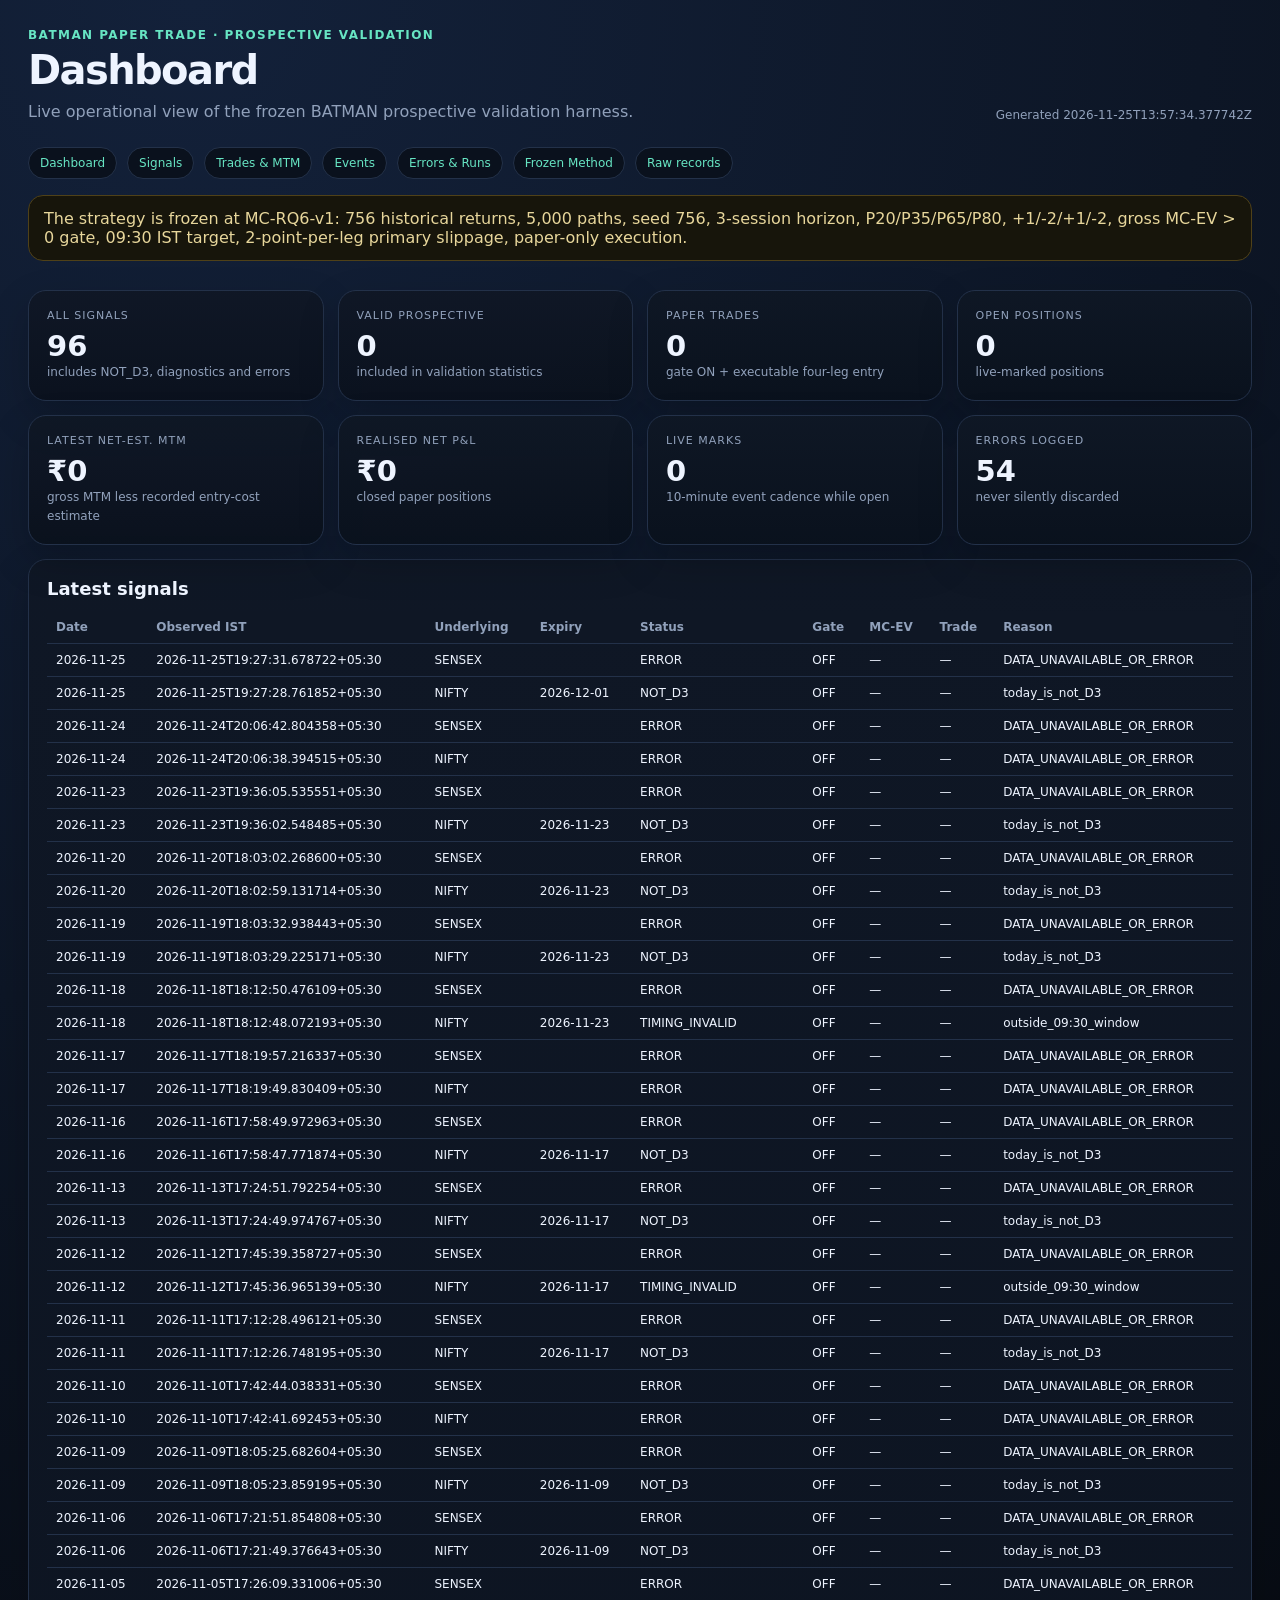
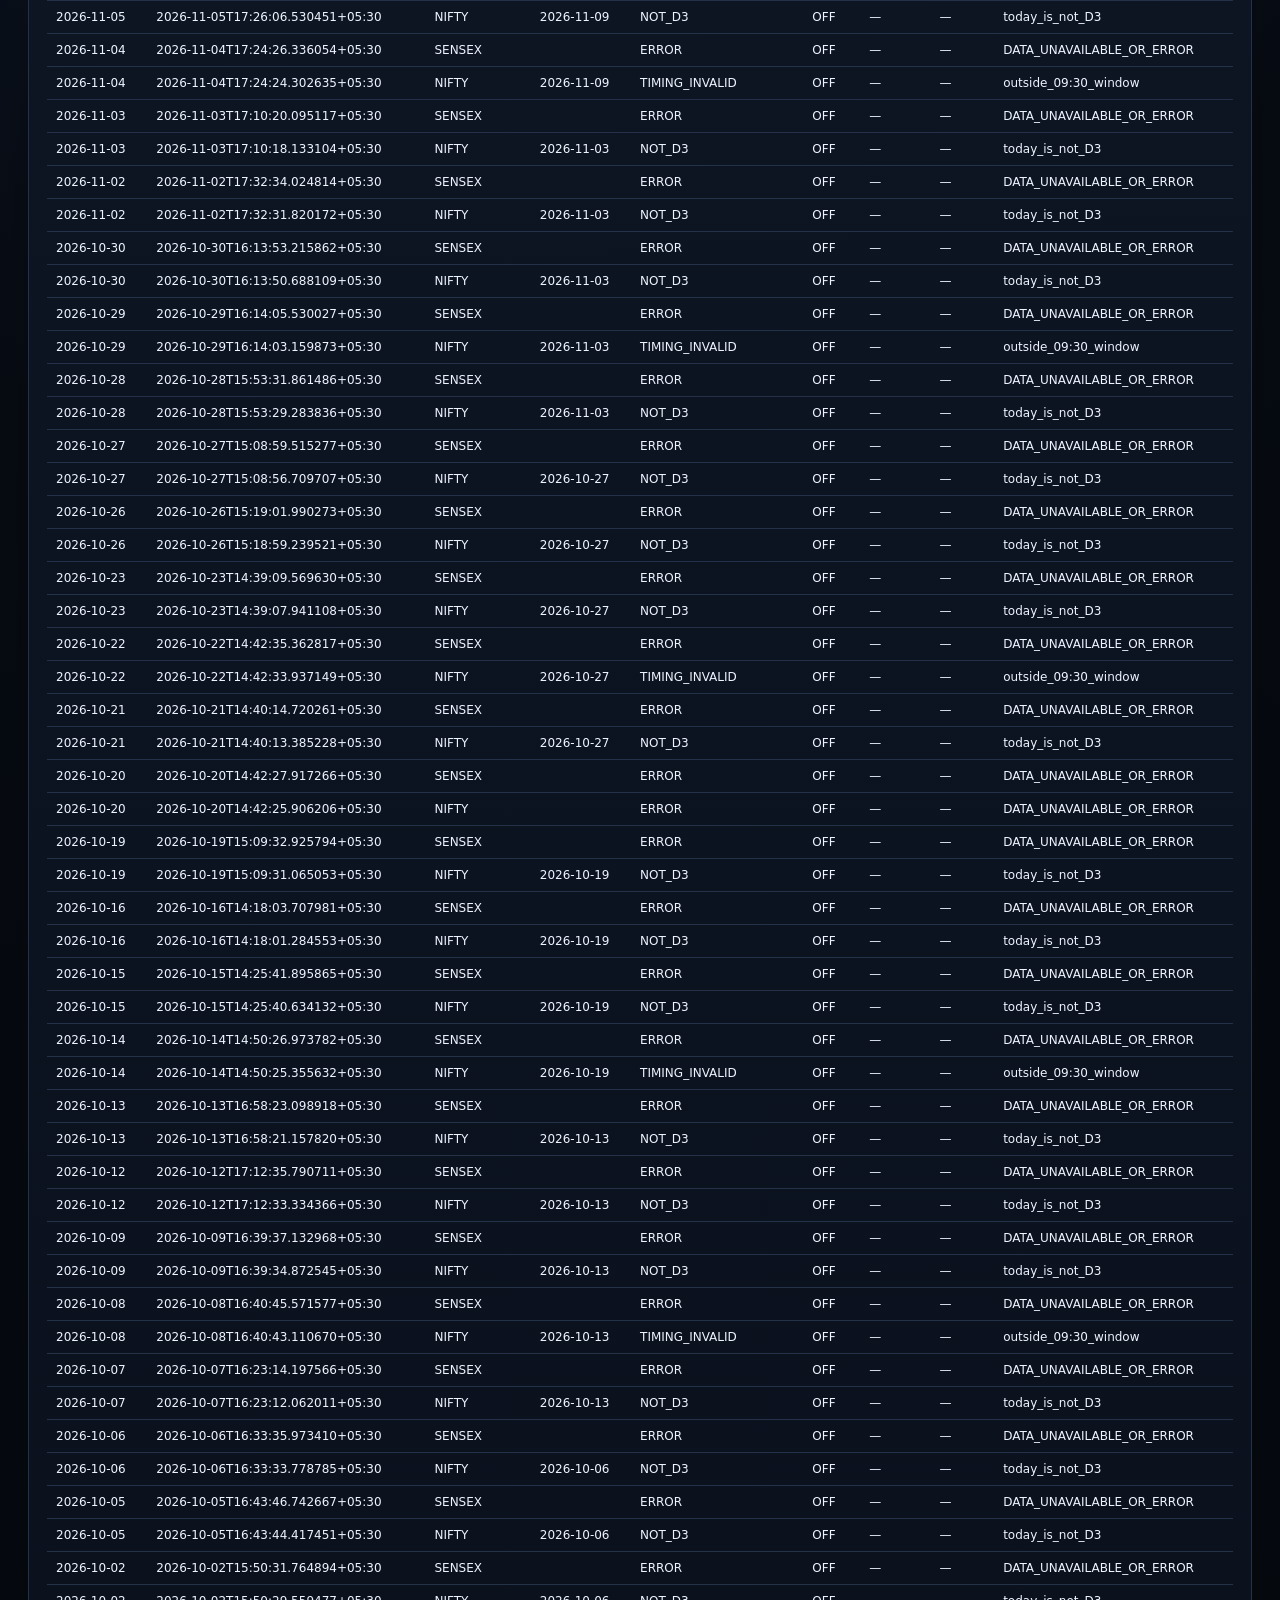
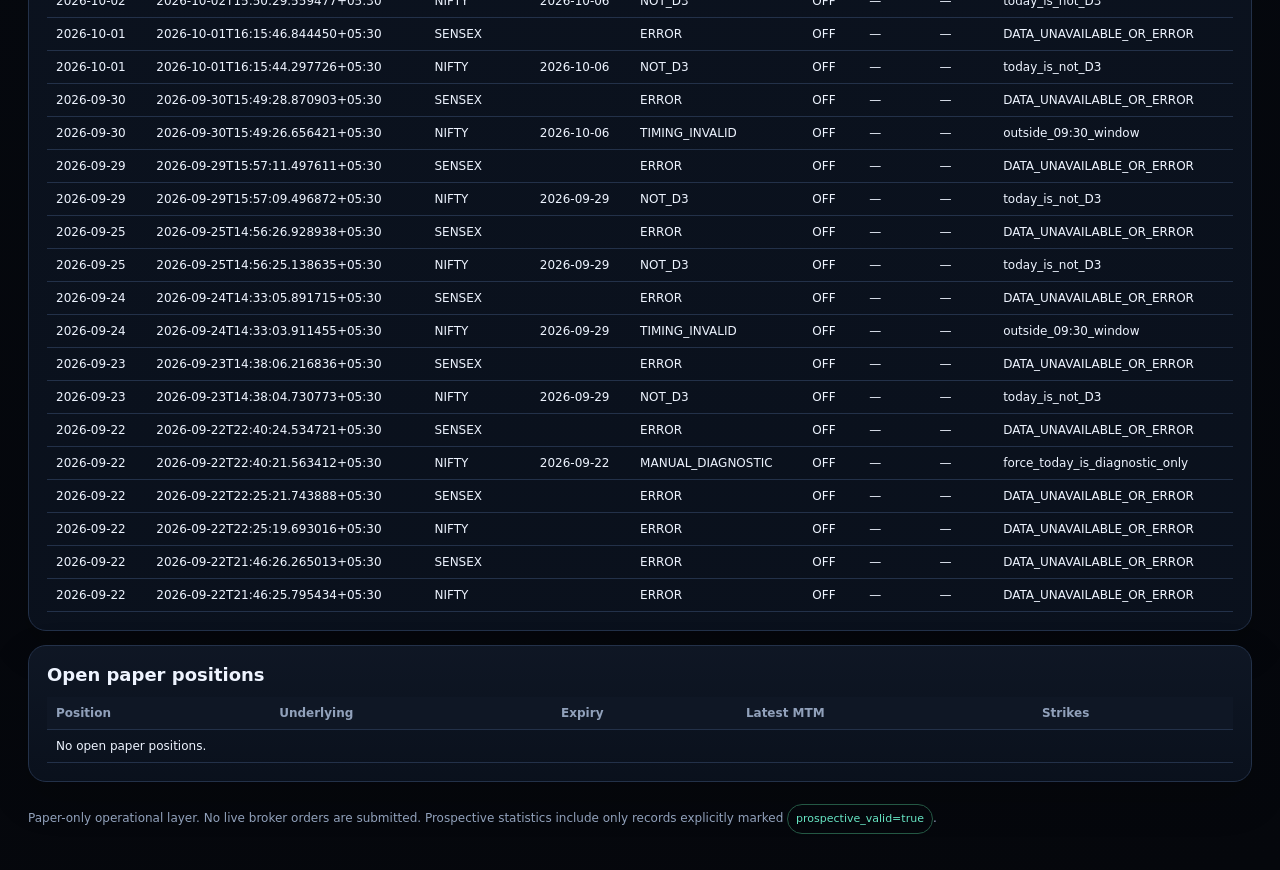
==== site/index.html @ 03fbdfd5 "Prospective BATMAN: update paper-trade records" ====
<!doctype html><html><head><meta charset="utf-8"><meta name="viewport" content="width=device-width,initial-scale=1">
<title>Dashboard · BATMAN PAPER TRADE</title><style>
:root{--bg:#060a12;--panel:#0f1725;--panel2:#0b1220;--ink:#eef4ff;--muted:#91a1bb;--accent:#67e5c3;--line:#233149;--warn:#f3cf6a;--bad:#ef8c8c}
*{box-sizing:border-box}html,body{margin:0;padding:0;background:radial-gradient(circle at 15% 0%,#13213a 0,#070b12 48%,#05070c 100%);color:var(--ink);font-family:Inter,ui-sans-serif,system-ui,-apple-system,Segoe UI,Roboto,Arial}
a{color:var(--accent);text-decoration:none}.wrap{max-width:1450px;margin:auto;padding:28px}
.top{display:flex;justify-content:space-between;gap:24px;align-items:end;margin-bottom:22px}.brand{font-size:12px;font-weight:800;letter-spacing:.12em;color:var(--accent)}
h1{font-size:40px;line-height:1.05;letter-spacing:-.04em;margin:7px 0 9px}h2{font-size:18px;margin:0 0 12px}.sub{color:var(--muted);line-height:1.55;max-width:950px}
.nav{display:flex;flex-wrap:wrap;gap:10px;margin:16px 0}.nav a{border:1px solid var(--line);background:#0a111d;padding:8px 11px;border-radius:999px;font-size:12px}
.grid{display:grid;grid-template-columns:repeat(4,1fr);gap:14px}.card{background:linear-gradient(180deg,rgba(15,23,37,.97),rgba(10,17,29,.97));border:1px solid var(--line);border-radius:18px;padding:18px;box-shadow:0 16px 40px rgba(0,0,0,.2);margin-top:14px}
.k{color:var(--muted);text-transform:uppercase;font-size:11px;letter-spacing:.09em}.v{font-size:29px;font-weight:800;margin-top:7px}.small{font-size:12px;color:var(--muted);line-height:1.6}
.badge{display:inline-block;padding:5px 8px;border-radius:999px;border:1px solid var(--line);font-size:11px}
.badge.ok{color:var(--accent);border-color:#245844}.badge.warn{color:var(--warn);border-color:#54481c}.badge.bad{color:var(--bad);border-color:#5c2c2c}
.table{overflow:auto}.table table{width:100%;border-collapse:collapse;font-size:12px}.table th,.table td{padding:9px;border-bottom:1px solid var(--line);text-align:left;white-space:nowrap}.table th{color:var(--muted);font-weight:700;position:sticky;top:0;background:var(--panel)}
.code{background:#070c15;border:1px solid var(--line);border-radius:12px;padding:14px;overflow:auto;color:#cde8dd;font-family:ui-monospace,SFMono-Regular,Menlo,monospace;font-size:12px;line-height:1.55}
.footer{margin:22px 0 8px;color:var(--muted);font-size:12px;line-height:1.6}.hero-banner{border:1px solid #4f4118;background:#17150b;color:#e7d69b;border-radius:15px;padding:13px 15px;margin:15px 0}
@media(max-width:980px){.grid{grid-template-columns:repeat(2,1fr)}.top{flex-direction:column;align-items:flex-start}}@media(max-width:560px){.grid{grid-template-columns:1fr}.wrap{padding:16px}h1{font-size:31px}}
</style></head><body><div class="wrap">
<div class="top"><div><div class="brand">BATMAN PAPER TRADE · PROSPECTIVE VALIDATION</div><h1>Dashboard</h1><div class="sub">Live operational view of the frozen BATMAN prospective validation harness.</div></div><div class="small">Generated 2026-11-25T13:57:34.377742Z</div></div>

<div class="nav">
<a href="index.html">Dashboard</a>
<a href="signals.html">Signals</a>
<a href="trades.html">Trades & MTM</a>
<a href="events.html">Events</a>
<a href="errors.html">Errors & Runs</a>
<a href="methodology.html">Frozen Method</a>
<a href="https://github.com/vishnuvcr/MC-OPTIONS-VERIFICATION-MC3/tree/main/data/paper">Raw records</a>
</div>


<div class="hero-banner">The strategy is frozen at MC-RQ6-v1: 756 historical returns, 5,000 paths, seed 756, 3-session horizon, P20/P35/P65/P80, +1/-2/+1/-2, gross MC-EV &gt; 0 gate, 09:30 IST target, 2-point-per-leg primary slippage, paper-only execution.</div>
<div class="grid">
<div class="card"><div class="k">All signals</div><div class="v">96</div><div class="small">includes NOT_D3, diagnostics and errors</div></div>
<div class="card"><div class="k">Valid prospective</div><div class="v">0</div><div class="small">included in validation statistics</div></div>
<div class="card"><div class="k">Paper trades</div><div class="v">0</div><div class="small">gate ON + executable four-leg entry</div></div>
<div class="card"><div class="k">Open positions</div><div class="v">0</div><div class="small">live-marked positions</div></div>
</div>
<div class="grid">
<div class="card"><div class="k">Latest net-est. MTM</div><div class="v">₹0</div><div class="small">gross MTM less recorded entry-cost estimate</div></div>
<div class="card"><div class="k">Realised net P&amp;L</div><div class="v">₹0</div><div class="small">closed paper positions</div></div>
<div class="card"><div class="k">Live marks</div><div class="v">0</div><div class="small">10-minute event cadence while open</div></div>
<div class="card"><div class="k">Errors logged</div><div class="v">54</div><div class="small">never silently discarded</div></div>
</div>
<div class="card"><h2>Latest signals</h2><div class="table"><table><thead><tr><th>Date</th><th>Observed IST</th><th>Underlying</th><th>Expiry</th><th>Status</th><th>Gate</th><th>MC-EV</th><th>Trade</th><th>Reason</th></tr></thead><tbody><tr><td>2026-11-25</td><td>2026-11-25T19:27:31.678722+05:30</td><td>SENSEX</td><td></td><td>ERROR</td><td>OFF</td><td>—</td><td>—</td><td>DATA_UNAVAILABLE_OR_ERROR</td></tr><tr><td>2026-11-25</td><td>2026-11-25T19:27:28.761852+05:30</td><td>NIFTY</td><td>2026-12-01</td><td>NOT_D3</td><td>OFF</td><td>—</td><td>—</td><td>today_is_not_D3</td></tr><tr><td>2026-11-24</td><td>2026-11-24T20:06:42.804358+05:30</td><td>SENSEX</td><td></td><td>ERROR</td><td>OFF</td><td>—</td><td>—</td><td>DATA_UNAVAILABLE_OR_ERROR</td></tr><tr><td>2026-11-24</td><td>2026-11-24T20:06:38.394515+05:30</td><td>NIFTY</td><td></td><td>ERROR</td><td>OFF</td><td>—</td><td>—</td><td>DATA_UNAVAILABLE_OR_ERROR</td></tr><tr><td>2026-11-23</td><td>2026-11-23T19:36:05.535551+05:30</td><td>SENSEX</td><td></td><td>ERROR</td><td>OFF</td><td>—</td><td>—</td><td>DATA_UNAVAILABLE_OR_ERROR</td></tr><tr><td>2026-11-23</td><td>2026-11-23T19:36:02.548485+05:30</td><td>NIFTY</td><td>2026-11-23</td><td>NOT_D3</td><td>OFF</td><td>—</td><td>—</td><td>today_is_not_D3</td></tr><tr><td>2026-11-20</td><td>2026-11-20T18:03:02.268600+05:30</td><td>SENSEX</td><td></td><td>ERROR</td><td>OFF</td><td>—</td><td>—</td><td>DATA_UNAVAILABLE_OR_ERROR</td></tr><tr><td>2026-11-20</td><td>2026-11-20T18:02:59.131714+05:30</td><td>NIFTY</td><td>2026-11-23</td><td>NOT_D3</td><td>OFF</td><td>—</td><td>—</td><td>today_is_not_D3</td></tr><tr><td>2026-11-19</td><td>2026-11-19T18:03:32.938443+05:30</td><td>SENSEX</td><td></td><td>ERROR</td><td>OFF</td><td>—</td><td>—</td><td>DATA_UNAVAILABLE_OR_ERROR</td></tr><tr><td>2026-11-19</td><td>2026-11-19T18:03:29.225171+05:30</td><td>NIFTY</td><td>2026-11-23</td><td>NOT_D3</td><td>OFF</td><td>—</td><td>—</td><td>today_is_not_D3</td></tr><tr><td>2026-11-18</td><td>2026-11-18T18:12:50.476109+05:30</td><td>SENSEX</td><td></td><td>ERROR</td><td>OFF</td><td>—</td><td>—</td><td>DATA_UNAVAILABLE_OR_ERROR</td></tr><tr><td>2026-11-18</td><td>2026-11-18T18:12:48.072193+05:30</td><td>NIFTY</td><td>2026-11-23</td><td>TIMING_INVALID</td><td>OFF</td><td>—</td><td>—</td><td>outside_09:30_window</td></tr><tr><td>2026-11-17</td><td>2026-11-17T18:19:57.216337+05:30</td><td>SENSEX</td><td></td><td>ERROR</td><td>OFF</td><td>—</td><td>—</td><td>DATA_UNAVAILABLE_OR_ERROR</td></tr><tr><td>2026-11-17</td><td>2026-11-17T18:19:49.830409+05:30</td><td>NIFTY</td><td></td><td>ERROR</td><td>OFF</td><td>—</td><td>—</td><td>DATA_UNAVAILABLE_OR_ERROR</td></tr><tr><td>2026-11-16</td><td>2026-11-16T17:58:49.972963+05:30</td><td>SENSEX</td><td></td><td>ERROR</td><td>OFF</td><td>—</td><td>—</td><td>DATA_UNAVAILABLE_OR_ERROR</td></tr><tr><td>2026-11-16</td><td>2026-11-16T17:58:47.771874+05:30</td><td>NIFTY</td><td>2026-11-17</td><td>NOT_D3</td><td>OFF</td><td>—</td><td>—</td><td>today_is_not_D3</td></tr><tr><td>2026-11-13</td><td>2026-11-13T17:24:51.792254+05:30</td><td>SENSEX</td><td></td><td>ERROR</td><td>OFF</td><td>—</td><td>—</td><td>DATA_UNAVAILABLE_OR_ERROR</td></tr><tr><td>2026-11-13</td><td>2026-11-13T17:24:49.974767+05:30</td><td>NIFTY</td><td>2026-11-17</td><td>NOT_D3</td><td>OFF</td><td>—</td><td>—</td><td>today_is_not_D3</td></tr><tr><td>2026-11-12</td><td>2026-11-12T17:45:39.358727+05:30</td><td>SENSEX</td><td></td><td>ERROR</td><td>OFF</td><td>—</td><td>—</td><td>DATA_UNAVAILABLE_OR_ERROR</td></tr><tr><td>2026-11-12</td><td>2026-11-12T17:45:36.965139+05:30</td><td>NIFTY</td><td>2026-11-17</td><td>TIMING_INVALID</td><td>OFF</td><td>—</td><td>—</td><td>outside_09:30_window</td></tr><tr><td>2026-11-11</td><td>2026-11-11T17:12:28.496121+05:30</td><td>SENSEX</td><td></td><td>ERROR</td><td>OFF</td><td>—</td><td>—</td><td>DATA_UNAVAILABLE_OR_ERROR</td></tr><tr><td>2026-11-11</td><td>2026-11-11T17:12:26.748195+05:30</td><td>NIFTY</td><td>2026-11-17</td><td>NOT_D3</td><td>OFF</td><td>—</td><td>—</td><td>today_is_not_D3</td></tr><tr><td>2026-11-10</td><td>2026-11-10T17:42:44.038331+05:30</td><td>SENSEX</td><td></td><td>ERROR</td><td>OFF</td><td>—</td><td>—</td><td>DATA_UNAVAILABLE_OR_ERROR</td></tr><tr><td>2026-11-10</td><td>2026-11-10T17:42:41.692453+05:30</td><td>NIFTY</td><td></td><td>ERROR</td><td>OFF</td><td>—</td><td>—</td><td>DATA_UNAVAILABLE_OR_ERROR</td></tr><tr><td>2026-11-09</td><td>2026-11-09T18:05:25.682604+05:30</td><td>SENSEX</td><td></td><td>ERROR</td><td>OFF</td><td>—</td><td>—</td><td>DATA_UNAVAILABLE_OR_ERROR</td></tr><tr><td>2026-11-09</td><td>2026-11-09T18:05:23.859195+05:30</td><td>NIFTY</td><td>2026-11-09</td><td>NOT_D3</td><td>OFF</td><td>—</td><td>—</td><td>today_is_not_D3</td></tr><tr><td>2026-11-06</td><td>2026-11-06T17:21:51.854808+05:30</td><td>SENSEX</td><td></td><td>ERROR</td><td>OFF</td><td>—</td><td>—</td><td>DATA_UNAVAILABLE_OR_ERROR</td></tr><tr><td>2026-11-06</td><td>2026-11-06T17:21:49.376643+05:30</td><td>NIFTY</td><td>2026-11-09</td><td>NOT_D3</td><td>OFF</td><td>—</td><td>—</td><td>today_is_not_D3</td></tr><tr><td>2026-11-05</td><td>2026-11-05T17:26:09.331006+05:30</td><td>SENSEX</td><td></td><td>ERROR</td><td>OFF</td><td>—</td><td>—</td><td>DATA_UNAVAILABLE_OR_ERROR</td></tr><tr><td>2026-11-05</td><td>2026-11-05T17:26:06.530451+05:30</td><td>NIFTY</td><td>2026-11-09</td><td>NOT_D3</td><td>OFF</td><td>—</td><td>—</td><td>today_is_not_D3</td></tr><tr><td>2026-11-04</td><td>2026-11-04T17:24:26.336054+05:30</td><td>SENSEX</td><td></td><td>ERROR</td><td>OFF</td><td>—</td><td>—</td><td>DATA_UNAVAILABLE_OR_ERROR</td></tr><tr><td>2026-11-04</td><td>2026-11-04T17:24:24.302635+05:30</td><td>NIFTY</td><td>2026-11-09</td><td>TIMING_INVALID</td><td>OFF</td><td>—</td><td>—</td><td>outside_09:30_window</td></tr><tr><td>2026-11-03</td><td>2026-11-03T17:10:20.095117+05:30</td><td>SENSEX</td><td></td><td>ERROR</td><td>OFF</td><td>—</td><td>—</td><td>DATA_UNAVAILABLE_OR_ERROR</td></tr><tr><td>2026-11-03</td><td>2026-11-03T17:10:18.133104+05:30</td><td>NIFTY</td><td>2026-11-03</td><td>NOT_D3</td><td>OFF</td><td>—</td><td>—</td><td>today_is_not_D3</td></tr><tr><td>2026-11-02</td><td>2026-11-02T17:32:34.024814+05:30</td><td>SENSEX</td><td></td><td>ERROR</td><td>OFF</td><td>—</td><td>—</td><td>DATA_UNAVAILABLE_OR_ERROR</td></tr><tr><td>2026-11-02</td><td>2026-11-02T17:32:31.820172+05:30</td><td>NIFTY</td><td>2026-11-03</td><td>NOT_D3</td><td>OFF</td><td>—</td><td>—</td><td>today_is_not_D3</td></tr><tr><td>2026-10-30</td><td>2026-10-30T16:13:53.215862+05:30</td><td>SENSEX</td><td></td><td>ERROR</td><td>OFF</td><td>—</td><td>—</td><td>DATA_UNAVAILABLE_OR_ERROR</td></tr><tr><td>2026-10-30</td><td>2026-10-30T16:13:50.688109+05:30</td><td>NIFTY</td><td>2026-11-03</td><td>NOT_D3</td><td>OFF</td><td>—</td><td>—</td><td>today_is_not_D3</td></tr><tr><td>2026-10-29</td><td>2026-10-29T16:14:05.530027+05:30</td><td>SENSEX</td><td></td><td>ERROR</td><td>OFF</td><td>—</td><td>—</td><td>DATA_UNAVAILABLE_OR_ERROR</td></tr><tr><td>2026-10-29</td><td>2026-10-29T16:14:03.159873+05:30</td><td>NIFTY</td><td>2026-11-03</td><td>TIMING_INVALID</td><td>OFF</td><td>—</td><td>—</td><td>outside_09:30_window</td></tr><tr><td>2026-10-28</td><td>2026-10-28T15:53:31.861486+05:30</td><td>SENSEX</td><td></td><td>ERROR</td><td>OFF</td><td>—</td><td>—</td><td>DATA_UNAVAILABLE_OR_ERROR</td></tr><tr><td>2026-10-28</td><td>2026-10-28T15:53:29.283836+05:30</td><td>NIFTY</td><td>2026-11-03</td><td>NOT_D3</td><td>OFF</td><td>—</td><td>—</td><td>today_is_not_D3</td></tr><tr><td>2026-10-27</td><td>2026-10-27T15:08:59.515277+05:30</td><td>SENSEX</td><td></td><td>ERROR</td><td>OFF</td><td>—</td><td>—</td><td>DATA_UNAVAILABLE_OR_ERROR</td></tr><tr><td>2026-10-27</td><td>2026-10-27T15:08:56.709707+05:30</td><td>NIFTY</td><td>2026-10-27</td><td>NOT_D3</td><td>OFF</td><td>—</td><td>—</td><td>today_is_not_D3</td></tr><tr><td>2026-10-26</td><td>2026-10-26T15:19:01.990273+05:30</td><td>SENSEX</td><td></td><td>ERROR</td><td>OFF</td><td>—</td><td>—</td><td>DATA_UNAVAILABLE_OR_ERROR</td></tr><tr><td>2026-10-26</td><td>2026-10-26T15:18:59.239521+05:30</td><td>NIFTY</td><td>2026-10-27</td><td>NOT_D3</td><td>OFF</td><td>—</td><td>—</td><td>today_is_not_D3</td></tr><tr><td>2026-10-23</td><td>2026-10-23T14:39:09.569630+05:30</td><td>SENSEX</td><td></td><td>ERROR</td><td>OFF</td><td>—</td><td>—</td><td>DATA_UNAVAILABLE_OR_ERROR</td></tr><tr><td>2026-10-23</td><td>2026-10-23T14:39:07.941108+05:30</td><td>NIFTY</td><td>2026-10-27</td><td>NOT_D3</td><td>OFF</td><td>—</td><td>—</td><td>today_is_not_D3</td></tr><tr><td>2026-10-22</td><td>2026-10-22T14:42:35.362817+05:30</td><td>SENSEX</td><td></td><td>ERROR</td><td>OFF</td><td>—</td><td>—</td><td>DATA_UNAVAILABLE_OR_ERROR</td></tr><tr><td>2026-10-22</td><td>2026-10-22T14:42:33.937149+05:30</td><td>NIFTY</td><td>2026-10-27</td><td>TIMING_INVALID</td><td>OFF</td><td>—</td><td>—</td><td>outside_09:30_window</td></tr><tr><td>2026-10-21</td><td>2026-10-21T14:40:14.720261+05:30</td><td>SENSEX</td><td></td><td>ERROR</td><td>OFF</td><td>—</td><td>—</td><td>DATA_UNAVAILABLE_OR_ERROR</td></tr><tr><td>2026-10-21</td><td>2026-10-21T14:40:13.385228+05:30</td><td>NIFTY</td><td>2026-10-27</td><td>NOT_D3</td><td>OFF</td><td>—</td><td>—</td><td>today_is_not_D3</td></tr><tr><td>2026-10-20</td><td>2026-10-20T14:42:27.917266+05:30</td><td>SENSEX</td><td></td><td>ERROR</td><td>OFF</td><td>—</td><td>—</td><td>DATA_UNAVAILABLE_OR_ERROR</td></tr><tr><td>2026-10-20</td><td>2026-10-20T14:42:25.906206+05:30</td><td>NIFTY</td><td></td><td>ERROR</td><td>OFF</td><td>—</td><td>—</td><td>DATA_UNAVAILABLE_OR_ERROR</td></tr><tr><td>2026-10-19</td><td>2026-10-19T15:09:32.925794+05:30</td><td>SENSEX</td><td></td><td>ERROR</td><td>OFF</td><td>—</td><td>—</td><td>DATA_UNAVAILABLE_OR_ERROR</td></tr><tr><td>2026-10-19</td><td>2026-10-19T15:09:31.065053+05:30</td><td>NIFTY</td><td>2026-10-19</td><td>NOT_D3</td><td>OFF</td><td>—</td><td>—</td><td>today_is_not_D3</td></tr><tr><td>2026-10-16</td><td>2026-10-16T14:18:03.707981+05:30</td><td>SENSEX</td><td></td><td>ERROR</td><td>OFF</td><td>—</td><td>—</td><td>DATA_UNAVAILABLE_OR_ERROR</td></tr><tr><td>2026-10-16</td><td>2026-10-16T14:18:01.284553+05:30</td><td>NIFTY</td><td>2026-10-19</td><td>NOT_D3</td><td>OFF</td><td>—</td><td>—</td><td>today_is_not_D3</td></tr><tr><td>2026-10-15</td><td>2026-10-15T14:25:41.895865+05:30</td><td>SENSEX</td><td></td><td>ERROR</td><td>OFF</td><td>—</td><td>—</td><td>DATA_UNAVAILABLE_OR_ERROR</td></tr><tr><td>2026-10-15</td><td>2026-10-15T14:25:40.634132+05:30</td><td>NIFTY</td><td>2026-10-19</td><td>NOT_D3</td><td>OFF</td><td>—</td><td>—</td><td>today_is_not_D3</td></tr><tr><td>2026-10-14</td><td>2026-10-14T14:50:26.973782+05:30</td><td>SENSEX</td><td></td><td>ERROR</td><td>OFF</td><td>—</td><td>—</td><td>DATA_UNAVAILABLE_OR_ERROR</td></tr><tr><td>2026-10-14</td><td>2026-10-14T14:50:25.355632+05:30</td><td>NIFTY</td><td>2026-10-19</td><td>TIMING_INVALID</td><td>OFF</td><td>—</td><td>—</td><td>outside_09:30_window</td></tr><tr><td>2026-10-13</td><td>2026-10-13T16:58:23.098918+05:30</td><td>SENSEX</td><td></td><td>ERROR</td><td>OFF</td><td>—</td><td>—</td><td>DATA_UNAVAILABLE_OR_ERROR</td></tr><tr><td>2026-10-13</td><td>2026-10-13T16:58:21.157820+05:30</td><td>NIFTY</td><td>2026-10-13</td><td>NOT_D3</td><td>OFF</td><td>—</td><td>—</td><td>today_is_not_D3</td></tr><tr><td>2026-10-12</td><td>2026-10-12T17:12:35.790711+05:30</td><td>SENSEX</td><td></td><td>ERROR</td><td>OFF</td><td>—</td><td>—</td><td>DATA_UNAVAILABLE_OR_ERROR</td></tr><tr><td>2026-10-12</td><td>2026-10-12T17:12:33.334366+05:30</td><td>NIFTY</td><td>2026-10-13</td><td>NOT_D3</td><td>OFF</td><td>—</td><td>—</td><td>today_is_not_D3</td></tr><tr><td>2026-10-09</td><td>2026-10-09T16:39:37.132968+05:30</td><td>SENSEX</td><td></td><td>ERROR</td><td>OFF</td><td>—</td><td>—</td><td>DATA_UNAVAILABLE_OR_ERROR</td></tr><tr><td>2026-10-09</td><td>2026-10-09T16:39:34.872545+05:30</td><td>NIFTY</td><td>2026-10-13</td><td>NOT_D3</td><td>OFF</td><td>—</td><td>—</td><td>today_is_not_D3</td></tr><tr><td>2026-10-08</td><td>2026-10-08T16:40:45.571577+05:30</td><td>SENSEX</td><td></td><td>ERROR</td><td>OFF</td><td>—</td><td>—</td><td>DATA_UNAVAILABLE_OR_ERROR</td></tr><tr><td>2026-10-08</td><td>2026-10-08T16:40:43.110670+05:30</td><td>NIFTY</td><td>2026-10-13</td><td>TIMING_INVALID</td><td>OFF</td><td>—</td><td>—</td><td>outside_09:30_window</td></tr><tr><td>2026-10-07</td><td>2026-10-07T16:23:14.197566+05:30</td><td>SENSEX</td><td></td><td>ERROR</td><td>OFF</td><td>—</td><td>—</td><td>DATA_UNAVAILABLE_OR_ERROR</td></tr><tr><td>2026-10-07</td><td>2026-10-07T16:23:12.062011+05:30</td><td>NIFTY</td><td>2026-10-13</td><td>NOT_D3</td><td>OFF</td><td>—</td><td>—</td><td>today_is_not_D3</td></tr><tr><td>2026-10-06</td><td>2026-10-06T16:33:35.973410+05:30</td><td>SENSEX</td><td></td><td>ERROR</td><td>OFF</td><td>—</td><td>—</td><td>DATA_UNAVAILABLE_OR_ERROR</td></tr><tr><td>2026-10-06</td><td>2026-10-06T16:33:33.778785+05:30</td><td>NIFTY</td><td>2026-10-06</td><td>NOT_D3</td><td>OFF</td><td>—</td><td>—</td><td>today_is_not_D3</td></tr><tr><td>2026-10-05</td><td>2026-10-05T16:43:46.742667+05:30</td><td>SENSEX</td><td></td><td>ERROR</td><td>OFF</td><td>—</td><td>—</td><td>DATA_UNAVAILABLE_OR_ERROR</td></tr><tr><td>2026-10-05</td><td>2026-10-05T16:43:44.417451+05:30</td><td>NIFTY</td><td>2026-10-06</td><td>NOT_D3</td><td>OFF</td><td>—</td><td>—</td><td>today_is_not_D3</td></tr><tr><td>2026-10-02</td><td>2026-10-02T15:50:31.764894+05:30</td><td>SENSEX</td><td></td><td>ERROR</td><td>OFF</td><td>—</td><td>—</td><td>DATA_UNAVAILABLE_OR_ERROR</td></tr><tr><td>2026-10-02</td><td>2026-10-02T15:50:29.559477+05:30</td><td>NIFTY</td><td>2026-10-06</td><td>NOT_D3</td><td>OFF</td><td>—</td><td>—</td><td>today_is_not_D3</td></tr><tr><td>2026-10-01</td><td>2026-10-01T16:15:46.844450+05:30</td><td>SENSEX</td><td></td><td>ERROR</td><td>OFF</td><td>—</td><td>—</td><td>DATA_UNAVAILABLE_OR_ERROR</td></tr><tr><td>2026-10-01</td><td>2026-10-01T16:15:44.297726+05:30</td><td>NIFTY</td><td>2026-10-06</td><td>NOT_D3</td><td>OFF</td><td>—</td><td>—</td><td>today_is_not_D3</td></tr><tr><td>2026-09-30</td><td>2026-09-30T15:49:28.870903+05:30</td><td>SENSEX</td><td></td><td>ERROR</td><td>OFF</td><td>—</td><td>—</td><td>DATA_UNAVAILABLE_OR_ERROR</td></tr><tr><td>2026-09-30</td><td>2026-09-30T15:49:26.656421+05:30</td><td>NIFTY</td><td>2026-10-06</td><td>TIMING_INVALID</td><td>OFF</td><td>—</td><td>—</td><td>outside_09:30_window</td></tr><tr><td>2026-09-29</td><td>2026-09-29T15:57:11.497611+05:30</td><td>SENSEX</td><td></td><td>ERROR</td><td>OFF</td><td>—</td><td>—</td><td>DATA_UNAVAILABLE_OR_ERROR</td></tr><tr><td>2026-09-29</td><td>2026-09-29T15:57:09.496872+05:30</td><td>NIFTY</td><td>2026-09-29</td><td>NOT_D3</td><td>OFF</td><td>—</td><td>—</td><td>today_is_not_D3</td></tr><tr><td>2026-09-25</td><td>2026-09-25T14:56:26.928938+05:30</td><td>SENSEX</td><td></td><td>ERROR</td><td>OFF</td><td>—</td><td>—</td><td>DATA_UNAVAILABLE_OR_ERROR</td></tr><tr><td>2026-09-25</td><td>2026-09-25T14:56:25.138635+05:30</td><td>NIFTY</td><td>2026-09-29</td><td>NOT_D3</td><td>OFF</td><td>—</td><td>—</td><td>today_is_not_D3</td></tr><tr><td>2026-09-24</td><td>2026-09-24T14:33:05.891715+05:30</td><td>SENSEX</td><td></td><td>ERROR</td><td>OFF</td><td>—</td><td>—</td><td>DATA_UNAVAILABLE_OR_ERROR</td></tr><tr><td>2026-09-24</td><td>2026-09-24T14:33:03.911455+05:30</td><td>NIFTY</td><td>2026-09-29</td><td>TIMING_INVALID</td><td>OFF</td><td>—</td><td>—</td><td>outside_09:30_window</td></tr><tr><td>2026-09-23</td><td>2026-09-23T14:38:06.216836+05:30</td><td>SENSEX</td><td></td><td>ERROR</td><td>OFF</td><td>—</td><td>—</td><td>DATA_UNAVAILABLE_OR_ERROR</td></tr><tr><td>2026-09-23</td><td>2026-09-23T14:38:04.730773+05:30</td><td>NIFTY</td><td>2026-09-29</td><td>NOT_D3</td><td>OFF</td><td>—</td><td>—</td><td>today_is_not_D3</td></tr><tr><td>2026-09-22</td><td>2026-09-22T22:40:24.534721+05:30</td><td>SENSEX</td><td></td><td>ERROR</td><td>OFF</td><td>—</td><td>—</td><td>DATA_UNAVAILABLE_OR_ERROR</td></tr><tr><td>2026-09-22</td><td>2026-09-22T22:40:21.563412+05:30</td><td>NIFTY</td><td>2026-09-22</td><td>MANUAL_DIAGNOSTIC</td><td>OFF</td><td>—</td><td>—</td><td>force_today_is_diagnostic_only</td></tr><tr><td>2026-09-22</td><td>2026-09-22T22:25:21.743888+05:30</td><td>SENSEX</td><td></td><td>ERROR</td><td>OFF</td><td>—</td><td>—</td><td>DATA_UNAVAILABLE_OR_ERROR</td></tr><tr><td>2026-09-22</td><td>2026-09-22T22:25:19.693016+05:30</td><td>NIFTY</td><td></td><td>ERROR</td><td>OFF</td><td>—</td><td>—</td><td>DATA_UNAVAILABLE_OR_ERROR</td></tr><tr><td>2026-09-22</td><td>2026-09-22T21:46:26.265013+05:30</td><td>SENSEX</td><td></td><td>ERROR</td><td>OFF</td><td>—</td><td>—</td><td>DATA_UNAVAILABLE_OR_ERROR</td></tr><tr><td>2026-09-22</td><td>2026-09-22T21:46:25.795434+05:30</td><td>NIFTY</td><td></td><td>ERROR</td><td>OFF</td><td>—</td><td>—</td><td>DATA_UNAVAILABLE_OR_ERROR</td></tr></tbody></table></div></div>
<div class="card"><h2>Open paper positions</h2><div class="table"><table><thead><tr><th>Position</th><th>Underlying</th><th>Expiry</th><th>Latest MTM</th><th>Strikes</th></tr></thead><tbody>
<tr><td colspan='5'>No open paper positions.</td></tr>
</tbody></table></div></div>

<div class="footer">Paper-only operational layer. No live broker orders are submitted. Prospective statistics include only records explicitly marked <span class="badge ok">prospective_valid=true</span>.</div>
</div></body></html>
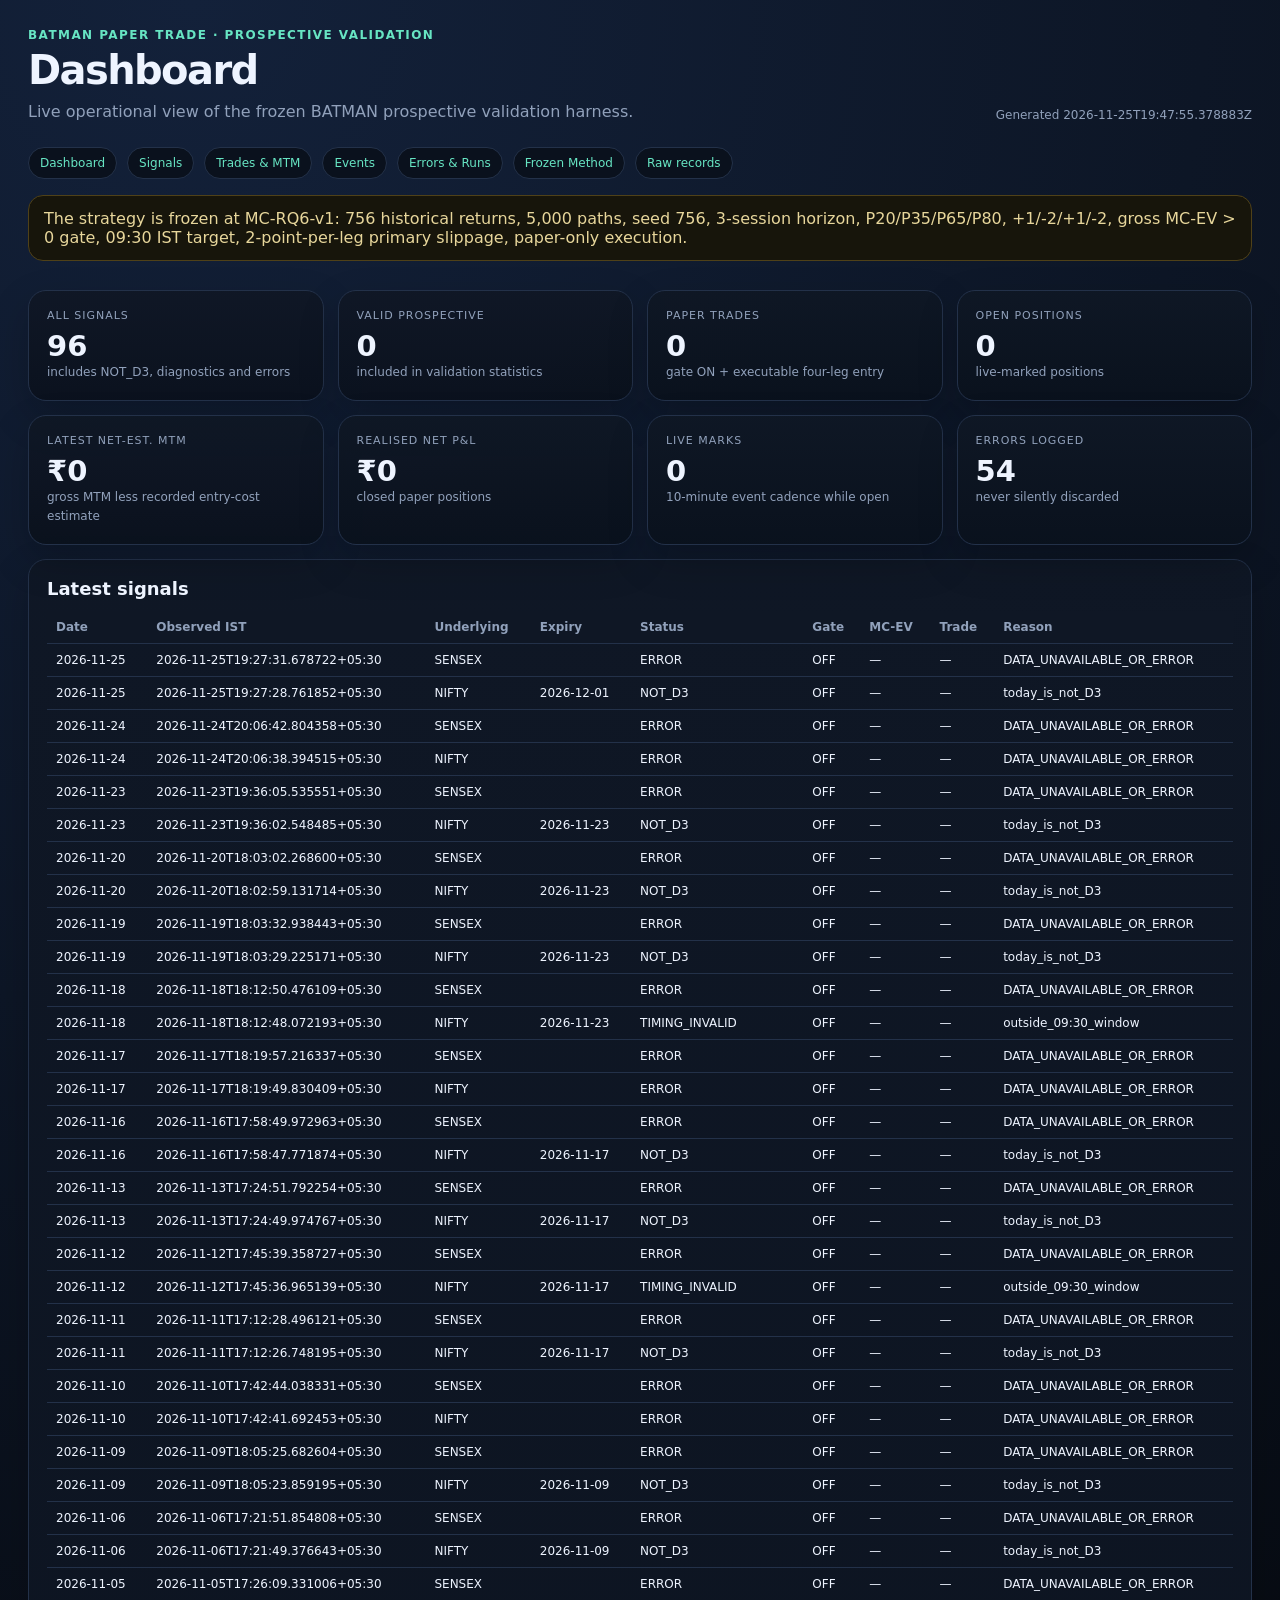
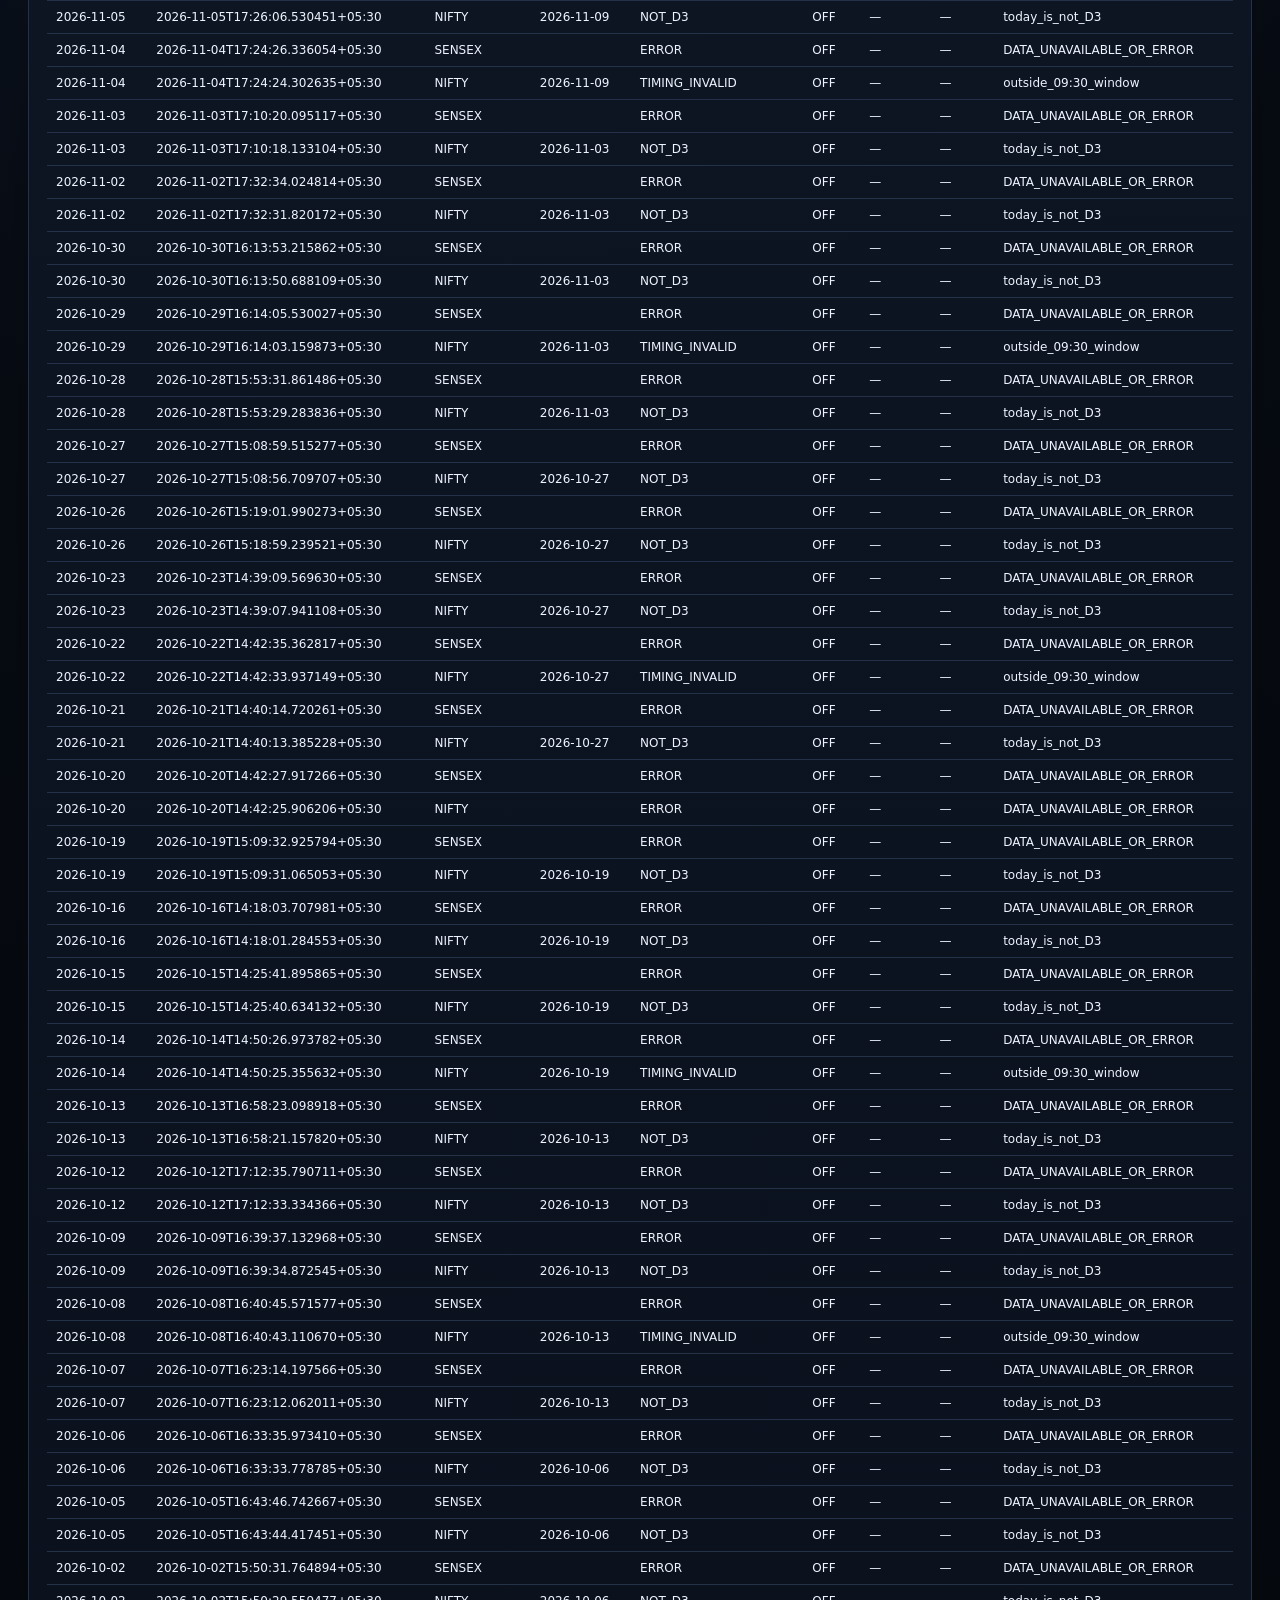
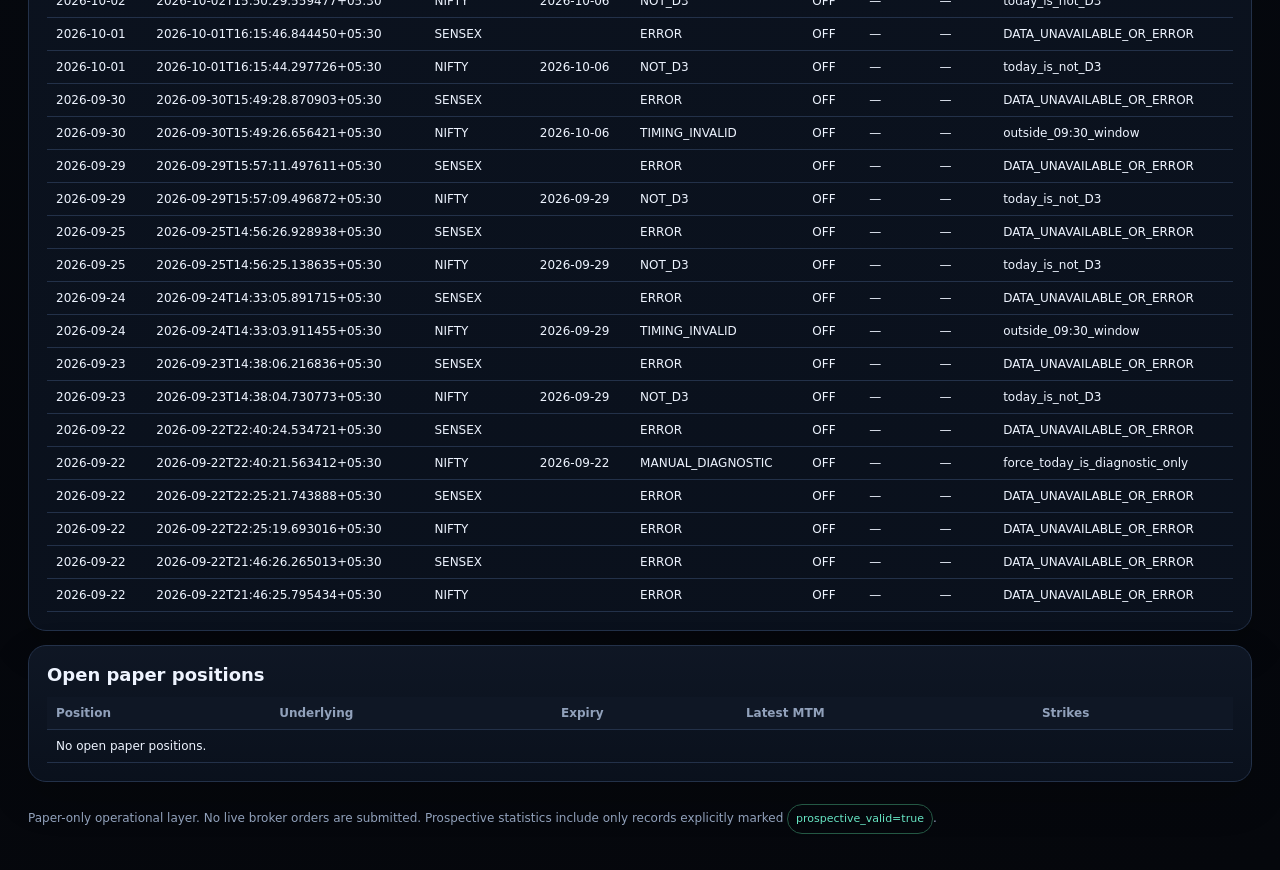
==== commit 13d43cbd: "Prospective BATMAN: update live marks" ====
--- a/site/index.html
+++ b/site/index.html
@@ -15,7 +15,7 @@
 .footer{margin:22px 0 8px;color:var(--muted);font-size:12px;line-height:1.6}.hero-banner{border:1px solid #4f4118;background:#17150b;color:#e7d69b;border-radius:15px;padding:13px 15px;margin:15px 0}
 @media(max-width:980px){.grid{grid-template-columns:repeat(2,1fr)}.top{flex-direction:column;align-items:flex-start}}@media(max-width:560px){.grid{grid-template-columns:1fr}.wrap{padding:16px}h1{font-size:31px}}
 </style></head><body><div class="wrap">
-<div class="top"><div><div class="brand">BATMAN PAPER TRADE · PROSPECTIVE VALIDATION</div><h1>Dashboard</h1><div class="sub">Live operational view of the frozen BATMAN prospective validation harness.</div></div><div class="small">Generated 2026-11-25T13:57:34.377742Z</div></div>
+<div class="top"><div><div class="brand">BATMAN PAPER TRADE · PROSPECTIVE VALIDATION</div><h1>Dashboard</h1><div class="sub">Live operational view of the frozen BATMAN prospective validation harness.</div></div><div class="small">Generated 2026-11-25T19:47:55.378883Z</div></div>
 
 <div class="nav">
 <a href="index.html">Dashboard</a>
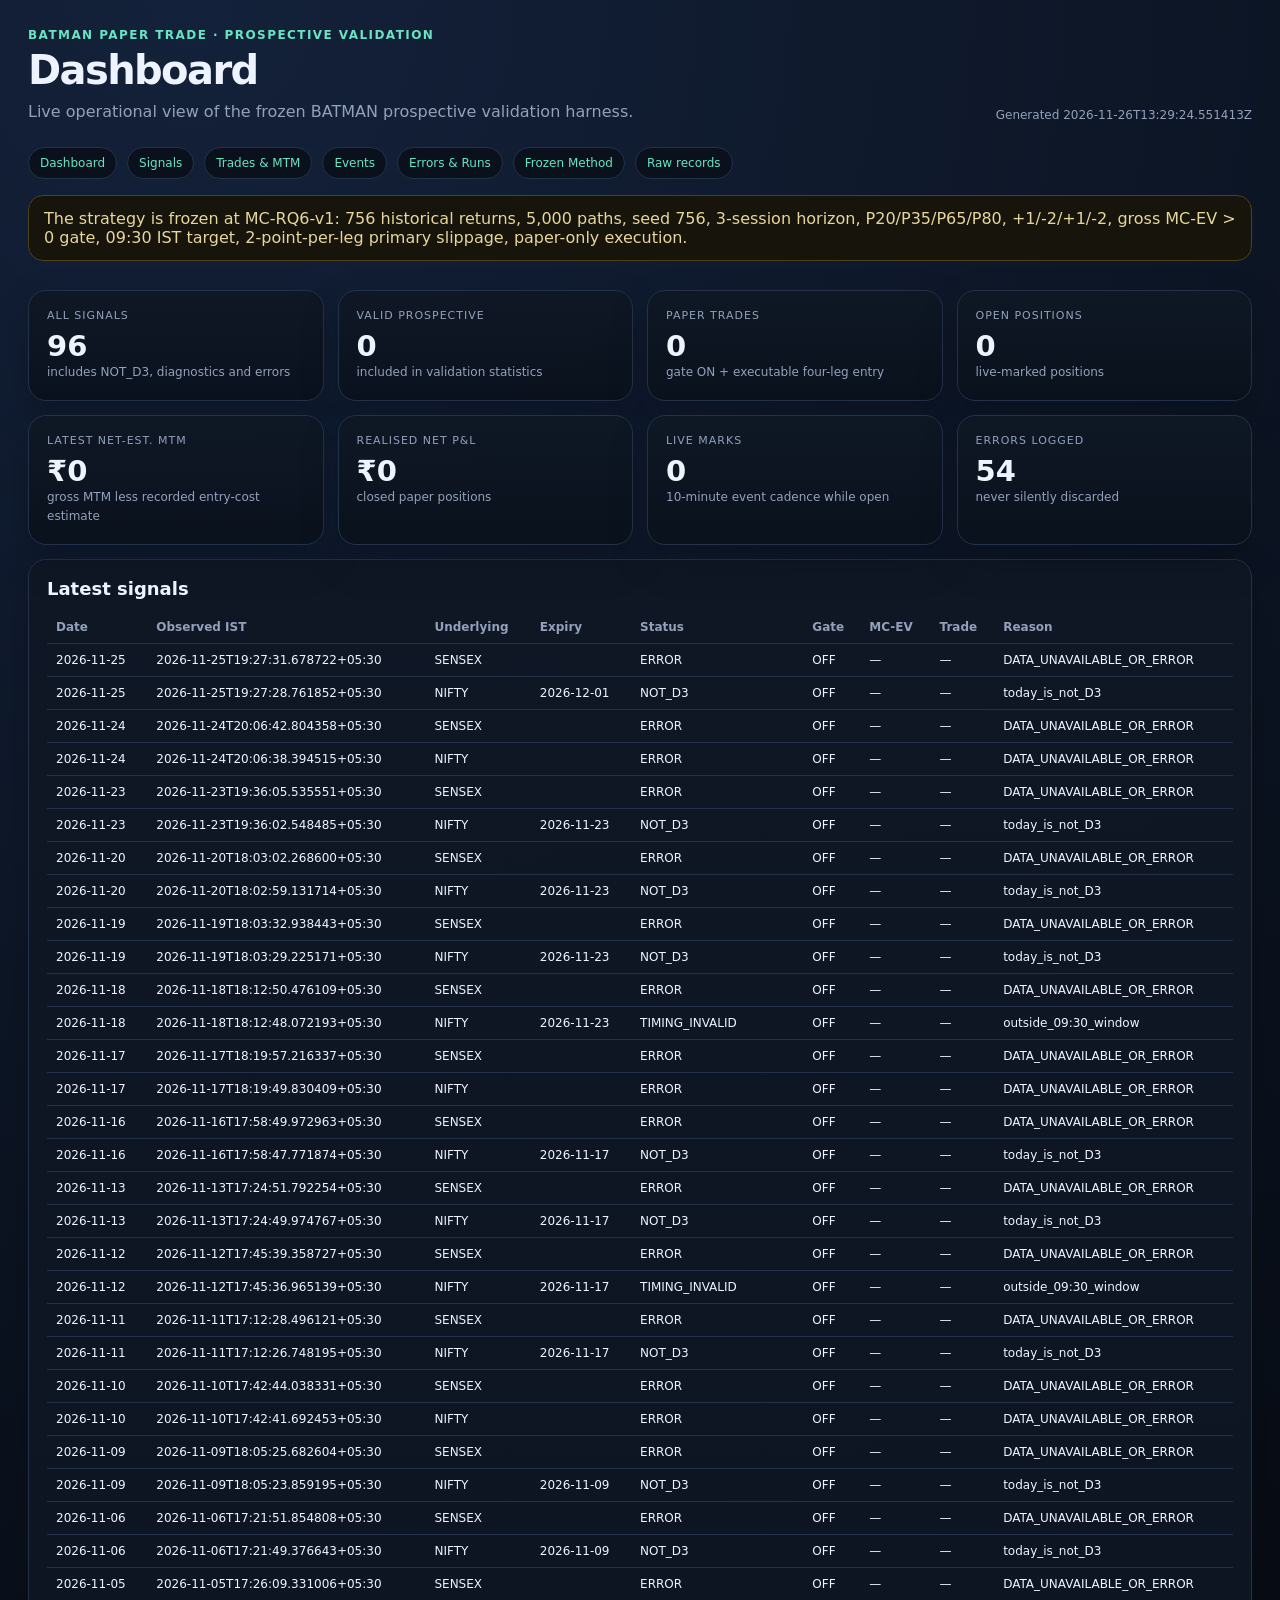
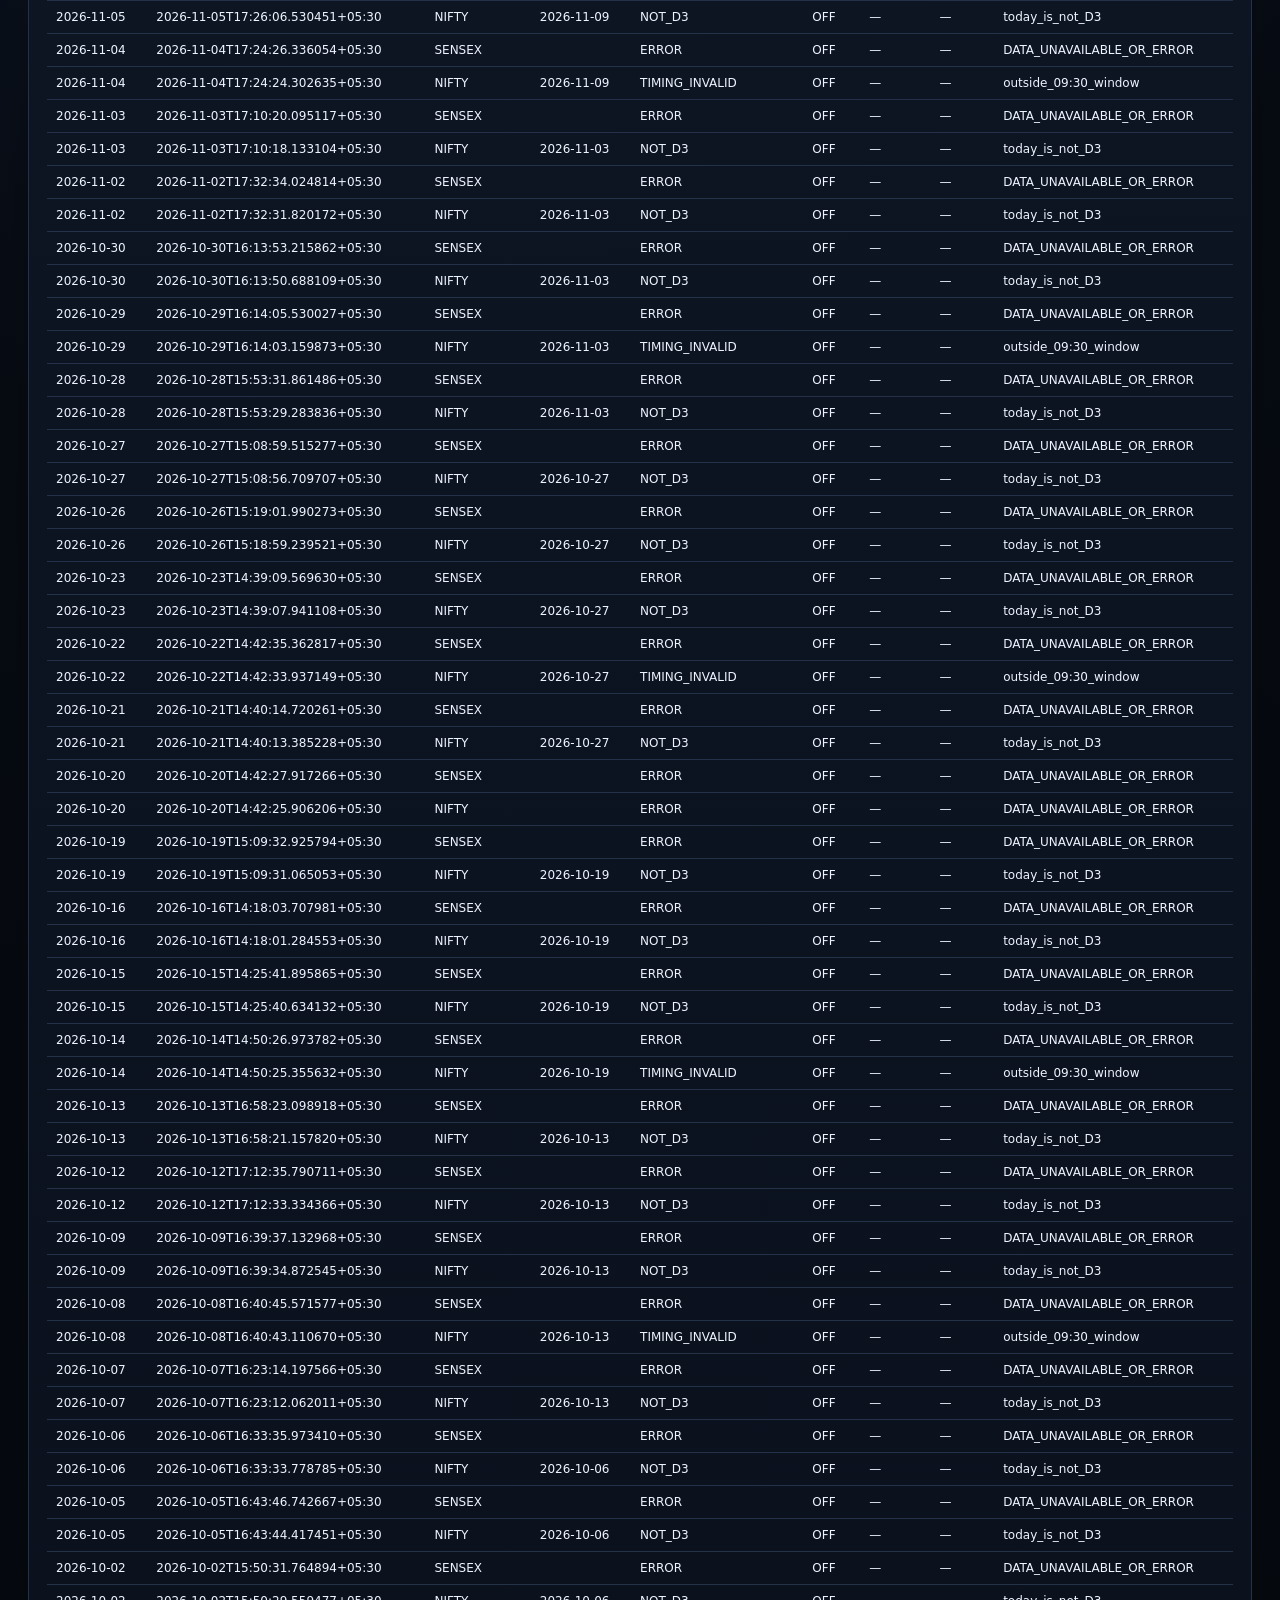
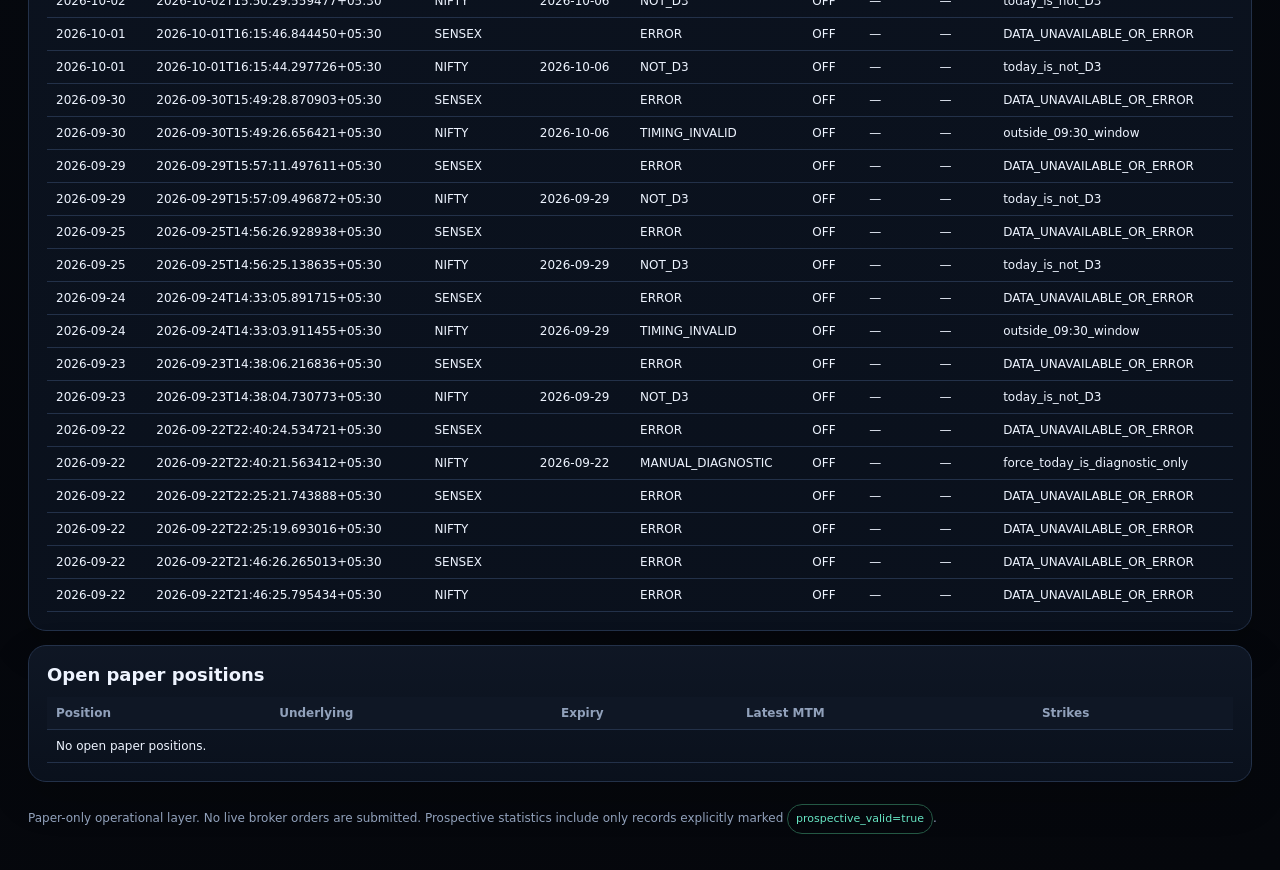
==== commit 4db237a8: "Prospective BATMAN: update live marks" ====
--- a/site/index.html
+++ b/site/index.html
@@ -15,7 +15,7 @@
 .footer{margin:22px 0 8px;color:var(--muted);font-size:12px;line-height:1.6}.hero-banner{border:1px solid #4f4118;background:#17150b;color:#e7d69b;border-radius:15px;padding:13px 15px;margin:15px 0}
 @media(max-width:980px){.grid{grid-template-columns:repeat(2,1fr)}.top{flex-direction:column;align-items:flex-start}}@media(max-width:560px){.grid{grid-template-columns:1fr}.wrap{padding:16px}h1{font-size:31px}}
 </style></head><body><div class="wrap">
-<div class="top"><div><div class="brand">BATMAN PAPER TRADE · PROSPECTIVE VALIDATION</div><h1>Dashboard</h1><div class="sub">Live operational view of the frozen BATMAN prospective validation harness.</div></div><div class="small">Generated 2026-11-25T19:47:55.378883Z</div></div>
+<div class="top"><div><div class="brand">BATMAN PAPER TRADE · PROSPECTIVE VALIDATION</div><h1>Dashboard</h1><div class="sub">Live operational view of the frozen BATMAN prospective validation harness.</div></div><div class="small">Generated 2026-11-26T13:29:24.551413Z</div></div>
 
 <div class="nav">
 <a href="index.html">Dashboard</a>
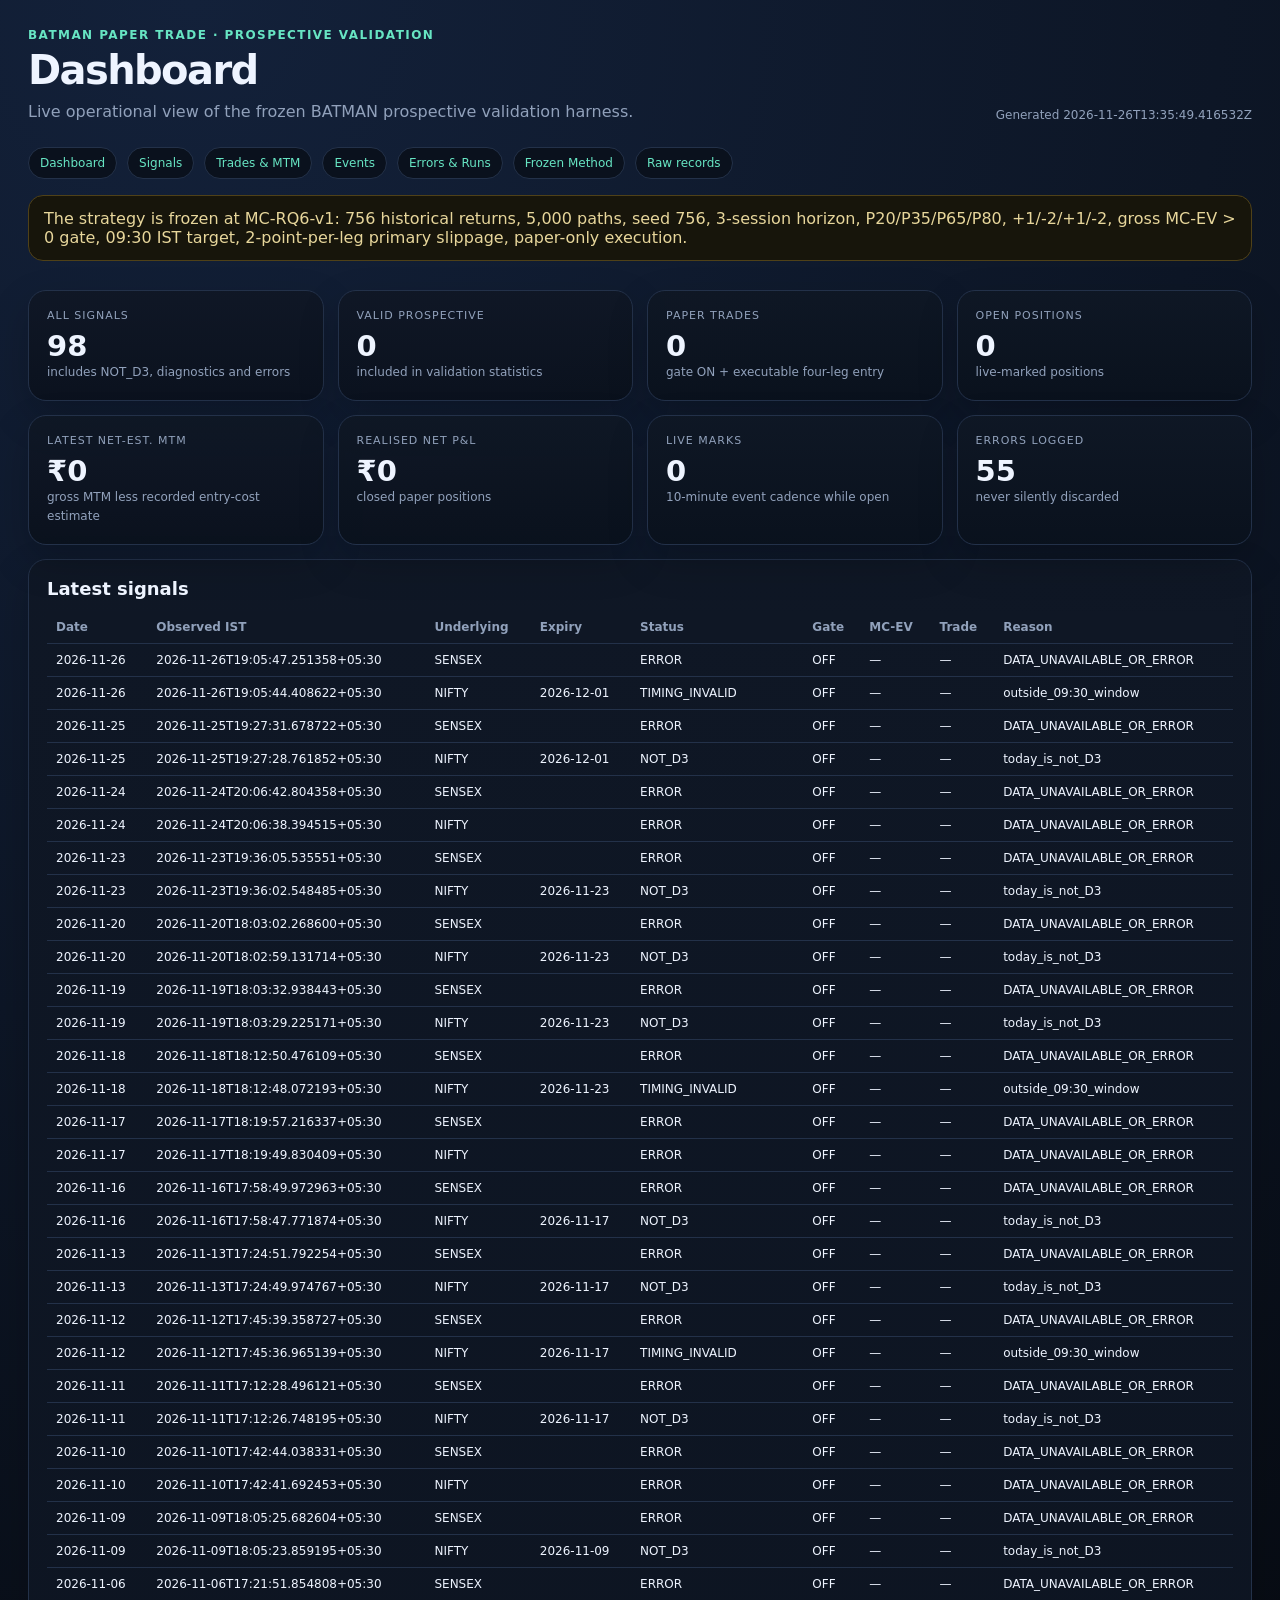
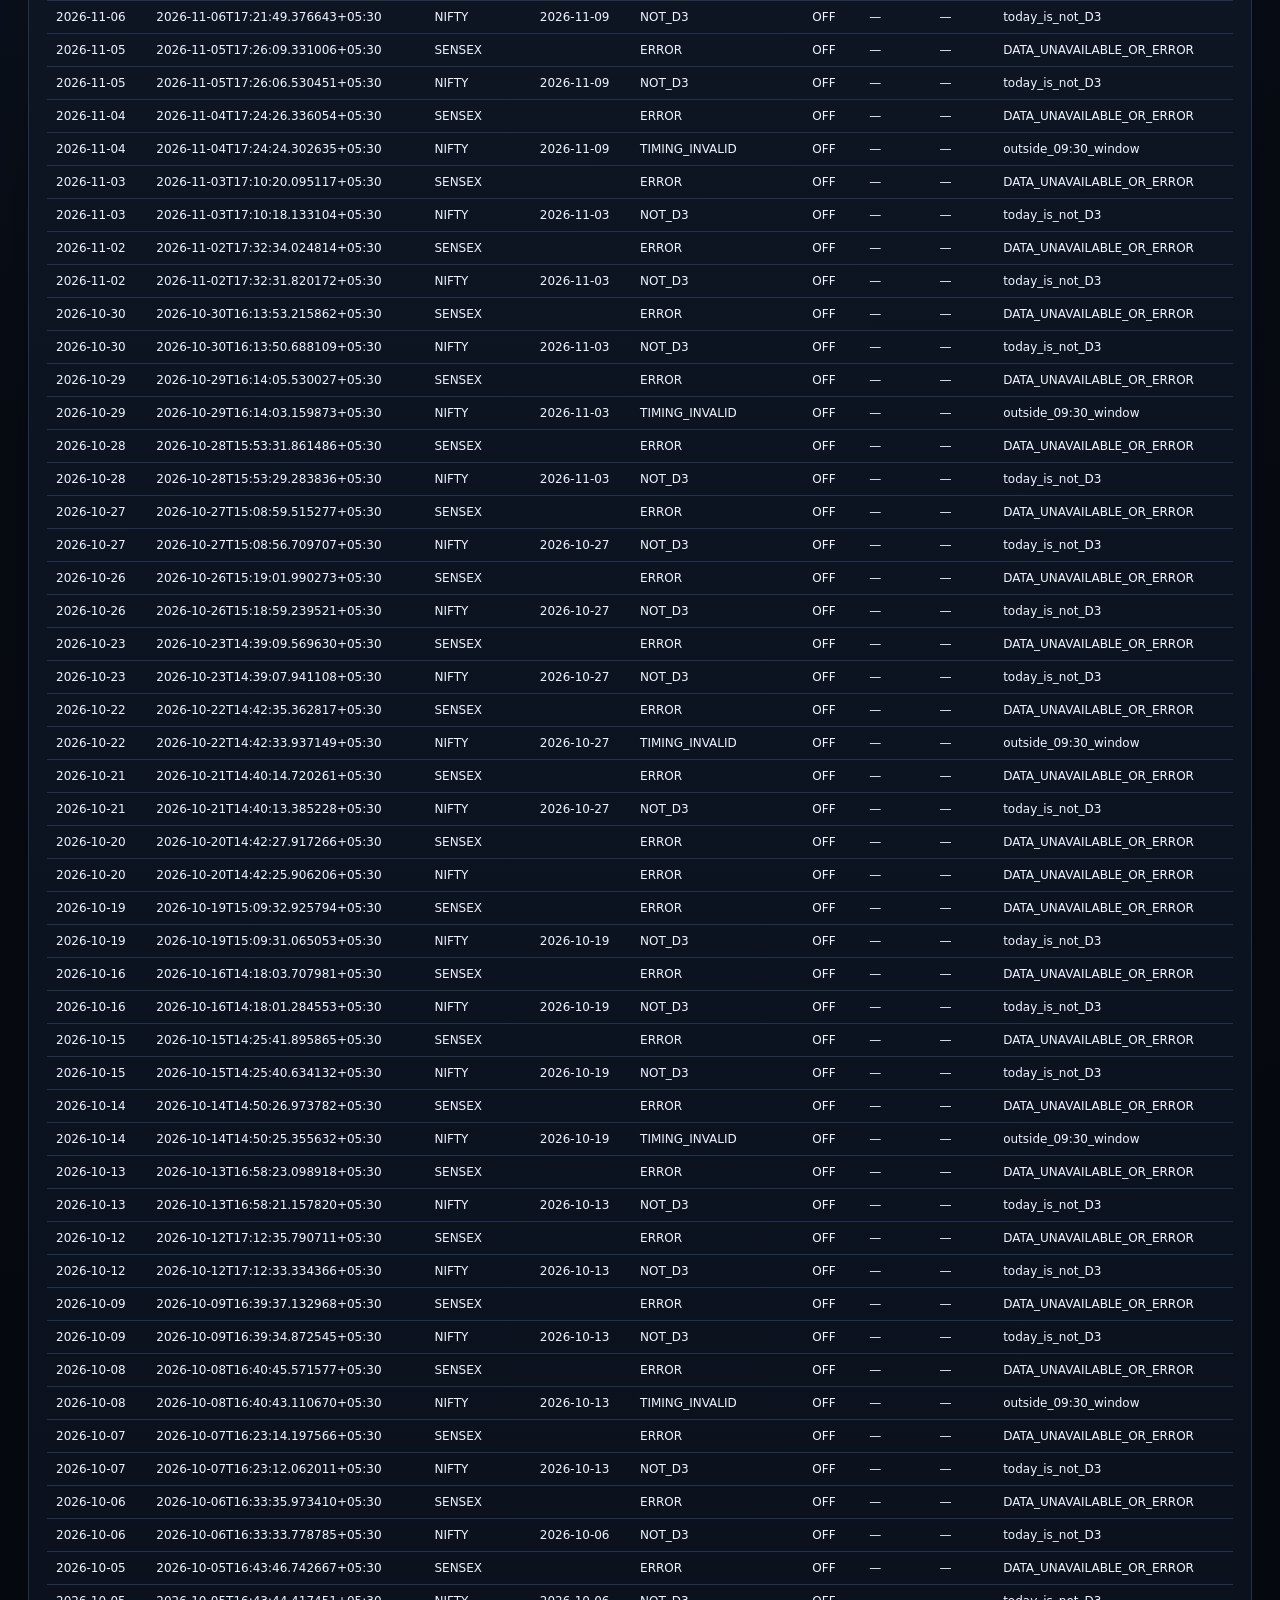
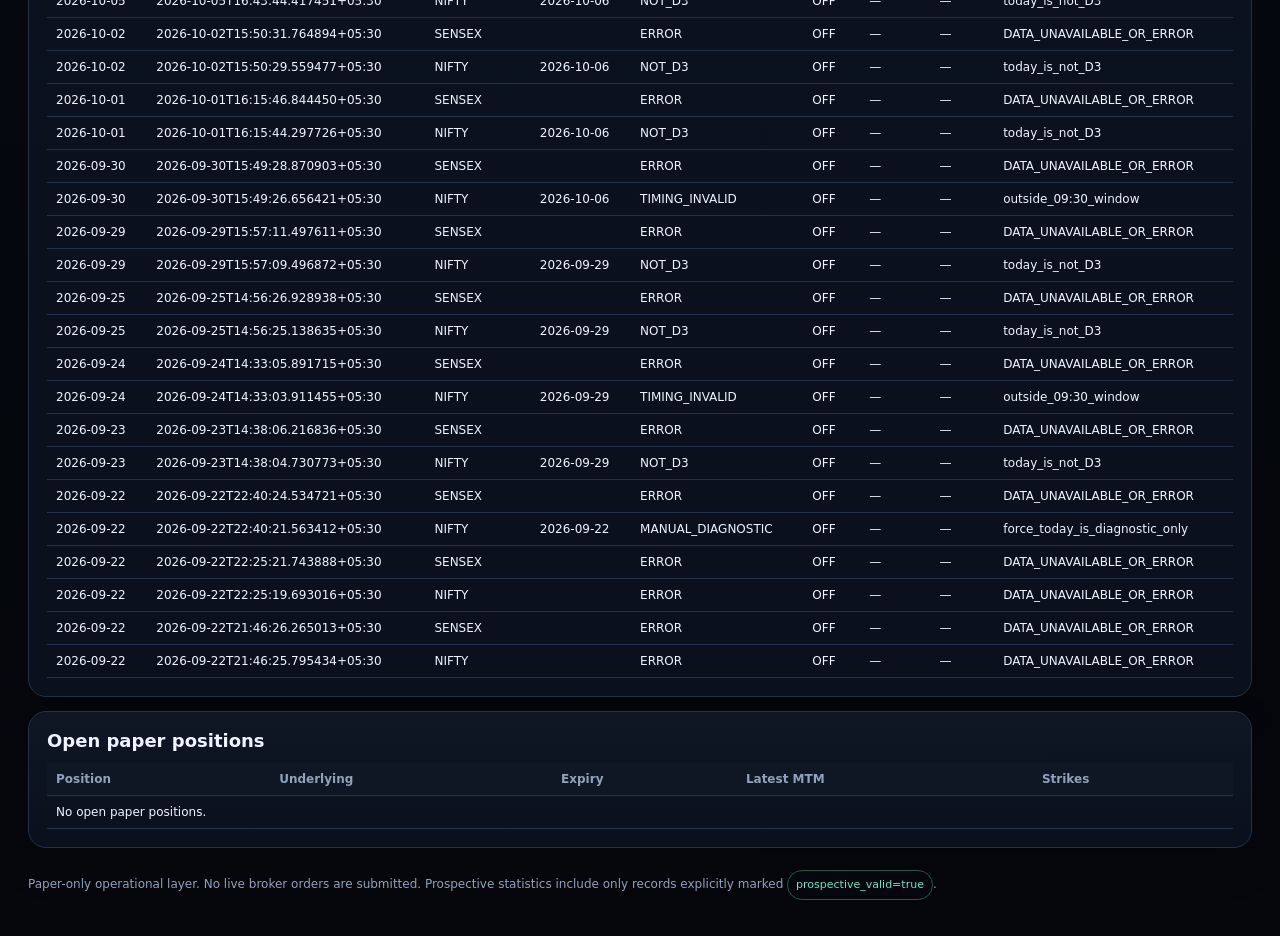
==== commit aad2e4cf: "Prospective BATMAN: update paper-trade records" ====
--- a/site/index.html
+++ b/site/index.html
@@ -15,7 +15,7 @@
 .footer{margin:22px 0 8px;color:var(--muted);font-size:12px;line-height:1.6}.hero-banner{border:1px solid #4f4118;background:#17150b;color:#e7d69b;border-radius:15px;padding:13px 15px;margin:15px 0}
 @media(max-width:980px){.grid{grid-template-columns:repeat(2,1fr)}.top{flex-direction:column;align-items:flex-start}}@media(max-width:560px){.grid{grid-template-columns:1fr}.wrap{padding:16px}h1{font-size:31px}}
 </style></head><body><div class="wrap">
-<div class="top"><div><div class="brand">BATMAN PAPER TRADE · PROSPECTIVE VALIDATION</div><h1>Dashboard</h1><div class="sub">Live operational view of the frozen BATMAN prospective validation harness.</div></div><div class="small">Generated 2026-11-26T13:29:24.551413Z</div></div>
+<div class="top"><div><div class="brand">BATMAN PAPER TRADE · PROSPECTIVE VALIDATION</div><h1>Dashboard</h1><div class="sub">Live operational view of the frozen BATMAN prospective validation harness.</div></div><div class="small">Generated 2026-11-26T13:35:49.416532Z</div></div>
 
 <div class="nav">
 <a href="index.html">Dashboard</a>
@@ -30,7 +30,7 @@
 
 <div class="hero-banner">The strategy is frozen at MC-RQ6-v1: 756 historical returns, 5,000 paths, seed 756, 3-session horizon, P20/P35/P65/P80, +1/-2/+1/-2, gross MC-EV &gt; 0 gate, 09:30 IST target, 2-point-per-leg primary slippage, paper-only execution.</div>
 <div class="grid">
-<div class="card"><div class="k">All signals</div><div class="v">96</div><div class="small">includes NOT_D3, diagnostics and errors</div></div>
+<div class="card"><div class="k">All signals</div><div class="v">98</div><div class="small">includes NOT_D3, diagnostics and errors</div></div>
 <div class="card"><div class="k">Valid prospective</div><div class="v">0</div><div class="small">included in validation statistics</div></div>
 <div class="card"><div class="k">Paper trades</div><div class="v">0</div><div class="small">gate ON + executable four-leg entry</div></div>
 <div class="card"><div class="k">Open positions</div><div class="v">0</div><div class="small">live-marked positions</div></div>
@@ -39,9 +39,9 @@
 <div class="card"><div class="k">Latest net-est. MTM</div><div class="v">₹0</div><div class="small">gross MTM less recorded entry-cost estimate</div></div>
 <div class="card"><div class="k">Realised net P&amp;L</div><div class="v">₹0</div><div class="small">closed paper positions</div></div>
 <div class="card"><div class="k">Live marks</div><div class="v">0</div><div class="small">10-minute event cadence while open</div></div>
-<div class="card"><div class="k">Errors logged</div><div class="v">54</div><div class="small">never silently discarded</div></div>
+<div class="card"><div class="k">Errors logged</div><div class="v">55</div><div class="small">never silently discarded</div></div>
 </div>
-<div class="card"><h2>Latest signals</h2><div class="table"><table><thead><tr><th>Date</th><th>Observed IST</th><th>Underlying</th><th>Expiry</th><th>Status</th><th>Gate</th><th>MC-EV</th><th>Trade</th><th>Reason</th></tr></thead><tbody><tr><td>2026-11-25</td><td>2026-11-25T19:27:31.678722+05:30</td><td>SENSEX</td><td></td><td>ERROR</td><td>OFF</td><td>—</td><td>—</td><td>DATA_UNAVAILABLE_OR_ERROR</td></tr><tr><td>2026-11-25</td><td>2026-11-25T19:27:28.761852+05:30</td><td>NIFTY</td><td>2026-12-01</td><td>NOT_D3</td><td>OFF</td><td>—</td><td>—</td><td>today_is_not_D3</td></tr><tr><td>2026-11-24</td><td>2026-11-24T20:06:42.804358+05:30</td><td>SENSEX</td><td></td><td>ERROR</td><td>OFF</td><td>—</td><td>—</td><td>DATA_UNAVAILABLE_OR_ERROR</td></tr><tr><td>2026-11-24</td><td>2026-11-24T20:06:38.394515+05:30</td><td>NIFTY</td><td></td><td>ERROR</td><td>OFF</td><td>—</td><td>—</td><td>DATA_UNAVAILABLE_OR_ERROR</td></tr><tr><td>2026-11-23</td><td>2026-11-23T19:36:05.535551+05:30</td><td>SENSEX</td><td></td><td>ERROR</td><td>OFF</td><td>—</td><td>—</td><td>DATA_UNAVAILABLE_OR_ERROR</td></tr><tr><td>2026-11-23</td><td>2026-11-23T19:36:02.548485+05:30</td><td>NIFTY</td><td>2026-11-23</td><td>NOT_D3</td><td>OFF</td><td>—</td><td>—</td><td>today_is_not_D3</td></tr><tr><td>2026-11-20</td><td>2026-11-20T18:03:02.268600+05:30</td><td>SENSEX</td><td></td><td>ERROR</td><td>OFF</td><td>—</td><td>—</td><td>DATA_UNAVAILABLE_OR_ERROR</td></tr><tr><td>2026-11-20</td><td>2026-11-20T18:02:59.131714+05:30</td><td>NIFTY</td><td>2026-11-23</td><td>NOT_D3</td><td>OFF</td><td>—</td><td>—</td><td>today_is_not_D3</td></tr><tr><td>2026-11-19</td><td>2026-11-19T18:03:32.938443+05:30</td><td>SENSEX</td><td></td><td>ERROR</td><td>OFF</td><td>—</td><td>—</td><td>DATA_UNAVAILABLE_OR_ERROR</td></tr><tr><td>2026-11-19</td><td>2026-11-19T18:03:29.225171+05:30</td><td>NIFTY</td><td>2026-11-23</td><td>NOT_D3</td><td>OFF</td><td>—</td><td>—</td><td>today_is_not_D3</td></tr><tr><td>2026-11-18</td><td>2026-11-18T18:12:50.476109+05:30</td><td>SENSEX</td><td></td><td>ERROR</td><td>OFF</td><td>—</td><td>—</td><td>DATA_UNAVAILABLE_OR_ERROR</td></tr><tr><td>2026-11-18</td><td>2026-11-18T18:12:48.072193+05:30</td><td>NIFTY</td><td>2026-11-23</td><td>TIMING_INVALID</td><td>OFF</td><td>—</td><td>—</td><td>outside_09:30_window</td></tr><tr><td>2026-11-17</td><td>2026-11-17T18:19:57.216337+05:30</td><td>SENSEX</td><td></td><td>ERROR</td><td>OFF</td><td>—</td><td>—</td><td>DATA_UNAVAILABLE_OR_ERROR</td></tr><tr><td>2026-11-17</td><td>2026-11-17T18:19:49.830409+05:30</td><td>NIFTY</td><td></td><td>ERROR</td><td>OFF</td><td>—</td><td>—</td><td>DATA_UNAVAILABLE_OR_ERROR</td></tr><tr><td>2026-11-16</td><td>2026-11-16T17:58:49.972963+05:30</td><td>SENSEX</td><td></td><td>ERROR</td><td>OFF</td><td>—</td><td>—</td><td>DATA_UNAVAILABLE_OR_ERROR</td></tr><tr><td>2026-11-16</td><td>2026-11-16T17:58:47.771874+05:30</td><td>NIFTY</td><td>2026-11-17</td><td>NOT_D3</td><td>OFF</td><td>—</td><td>—</td><td>today_is_not_D3</td></tr><tr><td>2026-11-13</td><td>2026-11-13T17:24:51.792254+05:30</td><td>SENSEX</td><td></td><td>ERROR</td><td>OFF</td><td>—</td><td>—</td><td>DATA_UNAVAILABLE_OR_ERROR</td></tr><tr><td>2026-11-13</td><td>2026-11-13T17:24:49.974767+05:30</td><td>NIFTY</td><td>2026-11-17</td><td>NOT_D3</td><td>OFF</td><td>—</td><td>—</td><td>today_is_not_D3</td></tr><tr><td>2026-11-12</td><td>2026-11-12T17:45:39.358727+05:30</td><td>SENSEX</td><td></td><td>ERROR</td><td>OFF</td><td>—</td><td>—</td><td>DATA_UNAVAILABLE_OR_ERROR</td></tr><tr><td>2026-11-12</td><td>2026-11-12T17:45:36.965139+05:30</td><td>NIFTY</td><td>2026-11-17</td><td>TIMING_INVALID</td><td>OFF</td><td>—</td><td>—</td><td>outside_09:30_window</td></tr><tr><td>2026-11-11</td><td>2026-11-11T17:12:28.496121+05:30</td><td>SENSEX</td><td></td><td>ERROR</td><td>OFF</td><td>—</td><td>—</td><td>DATA_UNAVAILABLE_OR_ERROR</td></tr><tr><td>2026-11-11</td><td>2026-11-11T17:12:26.748195+05:30</td><td>NIFTY</td><td>2026-11-17</td><td>NOT_D3</td><td>OFF</td><td>—</td><td>—</td><td>today_is_not_D3</td></tr><tr><td>2026-11-10</td><td>2026-11-10T17:42:44.038331+05:30</td><td>SENSEX</td><td></td><td>ERROR</td><td>OFF</td><td>—</td><td>—</td><td>DATA_UNAVAILABLE_OR_ERROR</td></tr><tr><td>2026-11-10</td><td>2026-11-10T17:42:41.692453+05:30</td><td>NIFTY</td><td></td><td>ERROR</td><td>OFF</td><td>—</td><td>—</td><td>DATA_UNAVAILABLE_OR_ERROR</td></tr><tr><td>2026-11-09</td><td>2026-11-09T18:05:25.682604+05:30</td><td>SENSEX</td><td></td><td>ERROR</td><td>OFF</td><td>—</td><td>—</td><td>DATA_UNAVAILABLE_OR_ERROR</td></tr><tr><td>2026-11-09</td><td>2026-11-09T18:05:23.859195+05:30</td><td>NIFTY</td><td>2026-11-09</td><td>NOT_D3</td><td>OFF</td><td>—</td><td>—</td><td>today_is_not_D3</td></tr><tr><td>2026-11-06</td><td>2026-11-06T17:21:51.854808+05:30</td><td>SENSEX</td><td></td><td>ERROR</td><td>OFF</td><td>—</td><td>—</td><td>DATA_UNAVAILABLE_OR_ERROR</td></tr><tr><td>2026-11-06</td><td>2026-11-06T17:21:49.376643+05:30</td><td>NIFTY</td><td>2026-11-09</td><td>NOT_D3</td><td>OFF</td><td>—</td><td>—</td><td>today_is_not_D3</td></tr><tr><td>2026-11-05</td><td>2026-11-05T17:26:09.331006+05:30</td><td>SENSEX</td><td></td><td>ERROR</td><td>OFF</td><td>—</td><td>—</td><td>DATA_UNAVAILABLE_OR_ERROR</td></tr><tr><td>2026-11-05</td><td>2026-11-05T17:26:06.530451+05:30</td><td>NIFTY</td><td>2026-11-09</td><td>NOT_D3</td><td>OFF</td><td>—</td><td>—</td><td>today_is_not_D3</td></tr><tr><td>2026-11-04</td><td>2026-11-04T17:24:26.336054+05:30</td><td>SENSEX</td><td></td><td>ERROR</td><td>OFF</td><td>—</td><td>—</td><td>DATA_UNAVAILABLE_OR_ERROR</td></tr><tr><td>2026-11-04</td><td>2026-11-04T17:24:24.302635+05:30</td><td>NIFTY</td><td>2026-11-09</td><td>TIMING_INVALID</td><td>OFF</td><td>—</td><td>—</td><td>outside_09:30_window</td></tr><tr><td>2026-11-03</td><td>2026-11-03T17:10:20.095117+05:30</td><td>SENSEX</td><td></td><td>ERROR</td><td>OFF</td><td>—</td><td>—</td><td>DATA_UNAVAILABLE_OR_ERROR</td></tr><tr><td>2026-11-03</td><td>2026-11-03T17:10:18.133104+05:30</td><td>NIFTY</td><td>2026-11-03</td><td>NOT_D3</td><td>OFF</td><td>—</td><td>—</td><td>today_is_not_D3</td></tr><tr><td>2026-11-02</td><td>2026-11-02T17:32:34.024814+05:30</td><td>SENSEX</td><td></td><td>ERROR</td><td>OFF</td><td>—</td><td>—</td><td>DATA_UNAVAILABLE_OR_ERROR</td></tr><tr><td>2026-11-02</td><td>2026-11-02T17:32:31.820172+05:30</td><td>NIFTY</td><td>2026-11-03</td><td>NOT_D3</td><td>OFF</td><td>—</td><td>—</td><td>today_is_not_D3</td></tr><tr><td>2026-10-30</td><td>2026-10-30T16:13:53.215862+05:30</td><td>SENSEX</td><td></td><td>ERROR</td><td>OFF</td><td>—</td><td>—</td><td>DATA_UNAVAILABLE_OR_ERROR</td></tr><tr><td>2026-10-30</td><td>2026-10-30T16:13:50.688109+05:30</td><td>NIFTY</td><td>2026-11-03</td><td>NOT_D3</td><td>OFF</td><td>—</td><td>—</td><td>today_is_not_D3</td></tr><tr><td>2026-10-29</td><td>2026-10-29T16:14:05.530027+05:30</td><td>SENSEX</td><td></td><td>ERROR</td><td>OFF</td><td>—</td><td>—</td><td>DATA_UNAVAILABLE_OR_ERROR</td></tr><tr><td>2026-10-29</td><td>2026-10-29T16:14:03.159873+05:30</td><td>NIFTY</td><td>2026-11-03</td><td>TIMING_INVALID</td><td>OFF</td><td>—</td><td>—</td><td>outside_09:30_window</td></tr><tr><td>2026-10-28</td><td>2026-10-28T15:53:31.861486+05:30</td><td>SENSEX</td><td></td><td>ERROR</td><td>OFF</td><td>—</td><td>—</td><td>DATA_UNAVAILABLE_OR_ERROR</td></tr><tr><td>2026-10-28</td><td>2026-10-28T15:53:29.283836+05:30</td><td>NIFTY</td><td>2026-11-03</td><td>NOT_D3</td><td>OFF</td><td>—</td><td>—</td><td>today_is_not_D3</td></tr><tr><td>2026-10-27</td><td>2026-10-27T15:08:59.515277+05:30</td><td>SENSEX</td><td></td><td>ERROR</td><td>OFF</td><td>—</td><td>—</td><td>DATA_UNAVAILABLE_OR_ERROR</td></tr><tr><td>2026-10-27</td><td>2026-10-27T15:08:56.709707+05:30</td><td>NIFTY</td><td>2026-10-27</td><td>NOT_D3</td><td>OFF</td><td>—</td><td>—</td><td>today_is_not_D3</td></tr><tr><td>2026-10-26</td><td>2026-10-26T15:19:01.990273+05:30</td><td>SENSEX</td><td></td><td>ERROR</td><td>OFF</td><td>—</td><td>—</td><td>DATA_UNAVAILABLE_OR_ERROR</td></tr><tr><td>2026-10-26</td><td>2026-10-26T15:18:59.239521+05:30</td><td>NIFTY</td><td>2026-10-27</td><td>NOT_D3</td><td>OFF</td><td>—</td><td>—</td><td>today_is_not_D3</td></tr><tr><td>2026-10-23</td><td>2026-10-23T14:39:09.569630+05:30</td><td>SENSEX</td><td></td><td>ERROR</td><td>OFF</td><td>—</td><td>—</td><td>DATA_UNAVAILABLE_OR_ERROR</td></tr><tr><td>2026-10-23</td><td>2026-10-23T14:39:07.941108+05:30</td><td>NIFTY</td><td>2026-10-27</td><td>NOT_D3</td><td>OFF</td><td>—</td><td>—</td><td>today_is_not_D3</td></tr><tr><td>2026-10-22</td><td>2026-10-22T14:42:35.362817+05:30</td><td>SENSEX</td><td></td><td>ERROR</td><td>OFF</td><td>—</td><td>—</td><td>DATA_UNAVAILABLE_OR_ERROR</td></tr><tr><td>2026-10-22</td><td>2026-10-22T14:42:33.937149+05:30</td><td>NIFTY</td><td>2026-10-27</td><td>TIMING_INVALID</td><td>OFF</td><td>—</td><td>—</td><td>outside_09:30_window</td></tr><tr><td>2026-10-21</td><td>2026-10-21T14:40:14.720261+05:30</td><td>SENSEX</td><td></td><td>ERROR</td><td>OFF</td><td>—</td><td>—</td><td>DATA_UNAVAILABLE_OR_ERROR</td></tr><tr><td>2026-10-21</td><td>2026-10-21T14:40:13.385228+05:30</td><td>NIFTY</td><td>2026-10-27</td><td>NOT_D3</td><td>OFF</td><td>—</td><td>—</td><td>today_is_not_D3</td></tr><tr><td>2026-10-20</td><td>2026-10-20T14:42:27.917266+05:30</td><td>SENSEX</td><td></td><td>ERROR</td><td>OFF</td><td>—</td><td>—</td><td>DATA_UNAVAILABLE_OR_ERROR</td></tr><tr><td>2026-10-20</td><td>2026-10-20T14:42:25.906206+05:30</td><td>NIFTY</td><td></td><td>ERROR</td><td>OFF</td><td>—</td><td>—</td><td>DATA_UNAVAILABLE_OR_ERROR</td></tr><tr><td>2026-10-19</td><td>2026-10-19T15:09:32.925794+05:30</td><td>SENSEX</td><td></td><td>ERROR</td><td>OFF</td><td>—</td><td>—</td><td>DATA_UNAVAILABLE_OR_ERROR</td></tr><tr><td>2026-10-19</td><td>2026-10-19T15:09:31.065053+05:30</td><td>NIFTY</td><td>2026-10-19</td><td>NOT_D3</td><td>OFF</td><td>—</td><td>—</td><td>today_is_not_D3</td></tr><tr><td>2026-10-16</td><td>2026-10-16T14:18:03.707981+05:30</td><td>SENSEX</td><td></td><td>ERROR</td><td>OFF</td><td>—</td><td>—</td><td>DATA_UNAVAILABLE_OR_ERROR</td></tr><tr><td>2026-10-16</td><td>2026-10-16T14:18:01.284553+05:30</td><td>NIFTY</td><td>2026-10-19</td><td>NOT_D3</td><td>OFF</td><td>—</td><td>—</td><td>today_is_not_D3</td></tr><tr><td>2026-10-15</td><td>2026-10-15T14:25:41.895865+05:30</td><td>SENSEX</td><td></td><td>ERROR</td><td>OFF</td><td>—</td><td>—</td><td>DATA_UNAVAILABLE_OR_ERROR</td></tr><tr><td>2026-10-15</td><td>2026-10-15T14:25:40.634132+05:30</td><td>NIFTY</td><td>2026-10-19</td><td>NOT_D3</td><td>OFF</td><td>—</td><td>—</td><td>today_is_not_D3</td></tr><tr><td>2026-10-14</td><td>2026-10-14T14:50:26.973782+05:30</td><td>SENSEX</td><td></td><td>ERROR</td><td>OFF</td><td>—</td><td>—</td><td>DATA_UNAVAILABLE_OR_ERROR</td></tr><tr><td>2026-10-14</td><td>2026-10-14T14:50:25.355632+05:30</td><td>NIFTY</td><td>2026-10-19</td><td>TIMING_INVALID</td><td>OFF</td><td>—</td><td>—</td><td>outside_09:30_window</td></tr><tr><td>2026-10-13</td><td>2026-10-13T16:58:23.098918+05:30</td><td>SENSEX</td><td></td><td>ERROR</td><td>OFF</td><td>—</td><td>—</td><td>DATA_UNAVAILABLE_OR_ERROR</td></tr><tr><td>2026-10-13</td><td>2026-10-13T16:58:21.157820+05:30</td><td>NIFTY</td><td>2026-10-13</td><td>NOT_D3</td><td>OFF</td><td>—</td><td>—</td><td>today_is_not_D3</td></tr><tr><td>2026-10-12</td><td>2026-10-12T17:12:35.790711+05:30</td><td>SENSEX</td><td></td><td>ERROR</td><td>OFF</td><td>—</td><td>—</td><td>DATA_UNAVAILABLE_OR_ERROR</td></tr><tr><td>2026-10-12</td><td>2026-10-12T17:12:33.334366+05:30</td><td>NIFTY</td><td>2026-10-13</td><td>NOT_D3</td><td>OFF</td><td>—</td><td>—</td><td>today_is_not_D3</td></tr><tr><td>2026-10-09</td><td>2026-10-09T16:39:37.132968+05:30</td><td>SENSEX</td><td></td><td>ERROR</td><td>OFF</td><td>—</td><td>—</td><td>DATA_UNAVAILABLE_OR_ERROR</td></tr><tr><td>2026-10-09</td><td>2026-10-09T16:39:34.872545+05:30</td><td>NIFTY</td><td>2026-10-13</td><td>NOT_D3</td><td>OFF</td><td>—</td><td>—</td><td>today_is_not_D3</td></tr><tr><td>2026-10-08</td><td>2026-10-08T16:40:45.571577+05:30</td><td>SENSEX</td><td></td><td>ERROR</td><td>OFF</td><td>—</td><td>—</td><td>DATA_UNAVAILABLE_OR_ERROR</td></tr><tr><td>2026-10-08</td><td>2026-10-08T16:40:43.110670+05:30</td><td>NIFTY</td><td>2026-10-13</td><td>TIMING_INVALID</td><td>OFF</td><td>—</td><td>—</td><td>outside_09:30_window</td></tr><tr><td>2026-10-07</td><td>2026-10-07T16:23:14.197566+05:30</td><td>SENSEX</td><td></td><td>ERROR</td><td>OFF</td><td>—</td><td>—</td><td>DATA_UNAVAILABLE_OR_ERROR</td></tr><tr><td>2026-10-07</td><td>2026-10-07T16:23:12.062011+05:30</td><td>NIFTY</td><td>2026-10-13</td><td>NOT_D3</td><td>OFF</td><td>—</td><td>—</td><td>today_is_not_D3</td></tr><tr><td>2026-10-06</td><td>2026-10-06T16:33:35.973410+05:30</td><td>SENSEX</td><td></td><td>ERROR</td><td>OFF</td><td>—</td><td>—</td><td>DATA_UNAVAILABLE_OR_ERROR</td></tr><tr><td>2026-10-06</td><td>2026-10-06T16:33:33.778785+05:30</td><td>NIFTY</td><td>2026-10-06</td><td>NOT_D3</td><td>OFF</td><td>—</td><td>—</td><td>today_is_not_D3</td></tr><tr><td>2026-10-05</td><td>2026-10-05T16:43:46.742667+05:30</td><td>SENSEX</td><td></td><td>ERROR</td><td>OFF</td><td>—</td><td>—</td><td>DATA_UNAVAILABLE_OR_ERROR</td></tr><tr><td>2026-10-05</td><td>2026-10-05T16:43:44.417451+05:30</td><td>NIFTY</td><td>2026-10-06</td><td>NOT_D3</td><td>OFF</td><td>—</td><td>—</td><td>today_is_not_D3</td></tr><tr><td>2026-10-02</td><td>2026-10-02T15:50:31.764894+05:30</td><td>SENSEX</td><td></td><td>ERROR</td><td>OFF</td><td>—</td><td>—</td><td>DATA_UNAVAILABLE_OR_ERROR</td></tr><tr><td>2026-10-02</td><td>2026-10-02T15:50:29.559477+05:30</td><td>NIFTY</td><td>2026-10-06</td><td>NOT_D3</td><td>OFF</td><td>—</td><td>—</td><td>today_is_not_D3</td></tr><tr><td>2026-10-01</td><td>2026-10-01T16:15:46.844450+05:30</td><td>SENSEX</td><td></td><td>ERROR</td><td>OFF</td><td>—</td><td>—</td><td>DATA_UNAVAILABLE_OR_ERROR</td></tr><tr><td>2026-10-01</td><td>2026-10-01T16:15:44.297726+05:30</td><td>NIFTY</td><td>2026-10-06</td><td>NOT_D3</td><td>OFF</td><td>—</td><td>—</td><td>today_is_not_D3</td></tr><tr><td>2026-09-30</td><td>2026-09-30T15:49:28.870903+05:30</td><td>SENSEX</td><td></td><td>ERROR</td><td>OFF</td><td>—</td><td>—</td><td>DATA_UNAVAILABLE_OR_ERROR</td></tr><tr><td>2026-09-30</td><td>2026-09-30T15:49:26.656421+05:30</td><td>NIFTY</td><td>2026-10-06</td><td>TIMING_INVALID</td><td>OFF</td><td>—</td><td>—</td><td>outside_09:30_window</td></tr><tr><td>2026-09-29</td><td>2026-09-29T15:57:11.497611+05:30</td><td>SENSEX</td><td></td><td>ERROR</td><td>OFF</td><td>—</td><td>—</td><td>DATA_UNAVAILABLE_OR_ERROR</td></tr><tr><td>2026-09-29</td><td>2026-09-29T15:57:09.496872+05:30</td><td>NIFTY</td><td>2026-09-29</td><td>NOT_D3</td><td>OFF</td><td>—</td><td>—</td><td>today_is_not_D3</td></tr><tr><td>2026-09-25</td><td>2026-09-25T14:56:26.928938+05:30</td><td>SENSEX</td><td></td><td>ERROR</td><td>OFF</td><td>—</td><td>—</td><td>DATA_UNAVAILABLE_OR_ERROR</td></tr><tr><td>2026-09-25</td><td>2026-09-25T14:56:25.138635+05:30</td><td>NIFTY</td><td>2026-09-29</td><td>NOT_D3</td><td>OFF</td><td>—</td><td>—</td><td>today_is_not_D3</td></tr><tr><td>2026-09-24</td><td>2026-09-24T14:33:05.891715+05:30</td><td>SENSEX</td><td></td><td>ERROR</td><td>OFF</td><td>—</td><td>—</td><td>DATA_UNAVAILABLE_OR_ERROR</td></tr><tr><td>2026-09-24</td><td>2026-09-24T14:33:03.911455+05:30</td><td>NIFTY</td><td>2026-09-29</td><td>TIMING_INVALID</td><td>OFF</td><td>—</td><td>—</td><td>outside_09:30_window</td></tr><tr><td>2026-09-23</td><td>2026-09-23T14:38:06.216836+05:30</td><td>SENSEX</td><td></td><td>ERROR</td><td>OFF</td><td>—</td><td>—</td><td>DATA_UNAVAILABLE_OR_ERROR</td></tr><tr><td>2026-09-23</td><td>2026-09-23T14:38:04.730773+05:30</td><td>NIFTY</td><td>2026-09-29</td><td>NOT_D3</td><td>OFF</td><td>—</td><td>—</td><td>today_is_not_D3</td></tr><tr><td>2026-09-22</td><td>2026-09-22T22:40:24.534721+05:30</td><td>SENSEX</td><td></td><td>ERROR</td><td>OFF</td><td>—</td><td>—</td><td>DATA_UNAVAILABLE_OR_ERROR</td></tr><tr><td>2026-09-22</td><td>2026-09-22T22:40:21.563412+05:30</td><td>NIFTY</td><td>2026-09-22</td><td>MANUAL_DIAGNOSTIC</td><td>OFF</td><td>—</td><td>—</td><td>force_today_is_diagnostic_only</td></tr><tr><td>2026-09-22</td><td>2026-09-22T22:25:21.743888+05:30</td><td>SENSEX</td><td></td><td>ERROR</td><td>OFF</td><td>—</td><td>—</td><td>DATA_UNAVAILABLE_OR_ERROR</td></tr><tr><td>2026-09-22</td><td>2026-09-22T22:25:19.693016+05:30</td><td>NIFTY</td><td></td><td>ERROR</td><td>OFF</td><td>—</td><td>—</td><td>DATA_UNAVAILABLE_OR_ERROR</td></tr><tr><td>2026-09-22</td><td>2026-09-22T21:46:26.265013+05:30</td><td>SENSEX</td><td></td><td>ERROR</td><td>OFF</td><td>—</td><td>—</td><td>DATA_UNAVAILABLE_OR_ERROR</td></tr><tr><td>2026-09-22</td><td>2026-09-22T21:46:25.795434+05:30</td><td>NIFTY</td><td></td><td>ERROR</td><td>OFF</td><td>—</td><td>—</td><td>DATA_UNAVAILABLE_OR_ERROR</td></tr></tbody></table></div></div>
+<div class="card"><h2>Latest signals</h2><div class="table"><table><thead><tr><th>Date</th><th>Observed IST</th><th>Underlying</th><th>Expiry</th><th>Status</th><th>Gate</th><th>MC-EV</th><th>Trade</th><th>Reason</th></tr></thead><tbody><tr><td>2026-11-26</td><td>2026-11-26T19:05:47.251358+05:30</td><td>SENSEX</td><td></td><td>ERROR</td><td>OFF</td><td>—</td><td>—</td><td>DATA_UNAVAILABLE_OR_ERROR</td></tr><tr><td>2026-11-26</td><td>2026-11-26T19:05:44.408622+05:30</td><td>NIFTY</td><td>2026-12-01</td><td>TIMING_INVALID</td><td>OFF</td><td>—</td><td>—</td><td>outside_09:30_window</td></tr><tr><td>2026-11-25</td><td>2026-11-25T19:27:31.678722+05:30</td><td>SENSEX</td><td></td><td>ERROR</td><td>OFF</td><td>—</td><td>—</td><td>DATA_UNAVAILABLE_OR_ERROR</td></tr><tr><td>2026-11-25</td><td>2026-11-25T19:27:28.761852+05:30</td><td>NIFTY</td><td>2026-12-01</td><td>NOT_D3</td><td>OFF</td><td>—</td><td>—</td><td>today_is_not_D3</td></tr><tr><td>2026-11-24</td><td>2026-11-24T20:06:42.804358+05:30</td><td>SENSEX</td><td></td><td>ERROR</td><td>OFF</td><td>—</td><td>—</td><td>DATA_UNAVAILABLE_OR_ERROR</td></tr><tr><td>2026-11-24</td><td>2026-11-24T20:06:38.394515+05:30</td><td>NIFTY</td><td></td><td>ERROR</td><td>OFF</td><td>—</td><td>—</td><td>DATA_UNAVAILABLE_OR_ERROR</td></tr><tr><td>2026-11-23</td><td>2026-11-23T19:36:05.535551+05:30</td><td>SENSEX</td><td></td><td>ERROR</td><td>OFF</td><td>—</td><td>—</td><td>DATA_UNAVAILABLE_OR_ERROR</td></tr><tr><td>2026-11-23</td><td>2026-11-23T19:36:02.548485+05:30</td><td>NIFTY</td><td>2026-11-23</td><td>NOT_D3</td><td>OFF</td><td>—</td><td>—</td><td>today_is_not_D3</td></tr><tr><td>2026-11-20</td><td>2026-11-20T18:03:02.268600+05:30</td><td>SENSEX</td><td></td><td>ERROR</td><td>OFF</td><td>—</td><td>—</td><td>DATA_UNAVAILABLE_OR_ERROR</td></tr><tr><td>2026-11-20</td><td>2026-11-20T18:02:59.131714+05:30</td><td>NIFTY</td><td>2026-11-23</td><td>NOT_D3</td><td>OFF</td><td>—</td><td>—</td><td>today_is_not_D3</td></tr><tr><td>2026-11-19</td><td>2026-11-19T18:03:32.938443+05:30</td><td>SENSEX</td><td></td><td>ERROR</td><td>OFF</td><td>—</td><td>—</td><td>DATA_UNAVAILABLE_OR_ERROR</td></tr><tr><td>2026-11-19</td><td>2026-11-19T18:03:29.225171+05:30</td><td>NIFTY</td><td>2026-11-23</td><td>NOT_D3</td><td>OFF</td><td>—</td><td>—</td><td>today_is_not_D3</td></tr><tr><td>2026-11-18</td><td>2026-11-18T18:12:50.476109+05:30</td><td>SENSEX</td><td></td><td>ERROR</td><td>OFF</td><td>—</td><td>—</td><td>DATA_UNAVAILABLE_OR_ERROR</td></tr><tr><td>2026-11-18</td><td>2026-11-18T18:12:48.072193+05:30</td><td>NIFTY</td><td>2026-11-23</td><td>TIMING_INVALID</td><td>OFF</td><td>—</td><td>—</td><td>outside_09:30_window</td></tr><tr><td>2026-11-17</td><td>2026-11-17T18:19:57.216337+05:30</td><td>SENSEX</td><td></td><td>ERROR</td><td>OFF</td><td>—</td><td>—</td><td>DATA_UNAVAILABLE_OR_ERROR</td></tr><tr><td>2026-11-17</td><td>2026-11-17T18:19:49.830409+05:30</td><td>NIFTY</td><td></td><td>ERROR</td><td>OFF</td><td>—</td><td>—</td><td>DATA_UNAVAILABLE_OR_ERROR</td></tr><tr><td>2026-11-16</td><td>2026-11-16T17:58:49.972963+05:30</td><td>SENSEX</td><td></td><td>ERROR</td><td>OFF</td><td>—</td><td>—</td><td>DATA_UNAVAILABLE_OR_ERROR</td></tr><tr><td>2026-11-16</td><td>2026-11-16T17:58:47.771874+05:30</td><td>NIFTY</td><td>2026-11-17</td><td>NOT_D3</td><td>OFF</td><td>—</td><td>—</td><td>today_is_not_D3</td></tr><tr><td>2026-11-13</td><td>2026-11-13T17:24:51.792254+05:30</td><td>SENSEX</td><td></td><td>ERROR</td><td>OFF</td><td>—</td><td>—</td><td>DATA_UNAVAILABLE_OR_ERROR</td></tr><tr><td>2026-11-13</td><td>2026-11-13T17:24:49.974767+05:30</td><td>NIFTY</td><td>2026-11-17</td><td>NOT_D3</td><td>OFF</td><td>—</td><td>—</td><td>today_is_not_D3</td></tr><tr><td>2026-11-12</td><td>2026-11-12T17:45:39.358727+05:30</td><td>SENSEX</td><td></td><td>ERROR</td><td>OFF</td><td>—</td><td>—</td><td>DATA_UNAVAILABLE_OR_ERROR</td></tr><tr><td>2026-11-12</td><td>2026-11-12T17:45:36.965139+05:30</td><td>NIFTY</td><td>2026-11-17</td><td>TIMING_INVALID</td><td>OFF</td><td>—</td><td>—</td><td>outside_09:30_window</td></tr><tr><td>2026-11-11</td><td>2026-11-11T17:12:28.496121+05:30</td><td>SENSEX</td><td></td><td>ERROR</td><td>OFF</td><td>—</td><td>—</td><td>DATA_UNAVAILABLE_OR_ERROR</td></tr><tr><td>2026-11-11</td><td>2026-11-11T17:12:26.748195+05:30</td><td>NIFTY</td><td>2026-11-17</td><td>NOT_D3</td><td>OFF</td><td>—</td><td>—</td><td>today_is_not_D3</td></tr><tr><td>2026-11-10</td><td>2026-11-10T17:42:44.038331+05:30</td><td>SENSEX</td><td></td><td>ERROR</td><td>OFF</td><td>—</td><td>—</td><td>DATA_UNAVAILABLE_OR_ERROR</td></tr><tr><td>2026-11-10</td><td>2026-11-10T17:42:41.692453+05:30</td><td>NIFTY</td><td></td><td>ERROR</td><td>OFF</td><td>—</td><td>—</td><td>DATA_UNAVAILABLE_OR_ERROR</td></tr><tr><td>2026-11-09</td><td>2026-11-09T18:05:25.682604+05:30</td><td>SENSEX</td><td></td><td>ERROR</td><td>OFF</td><td>—</td><td>—</td><td>DATA_UNAVAILABLE_OR_ERROR</td></tr><tr><td>2026-11-09</td><td>2026-11-09T18:05:23.859195+05:30</td><td>NIFTY</td><td>2026-11-09</td><td>NOT_D3</td><td>OFF</td><td>—</td><td>—</td><td>today_is_not_D3</td></tr><tr><td>2026-11-06</td><td>2026-11-06T17:21:51.854808+05:30</td><td>SENSEX</td><td></td><td>ERROR</td><td>OFF</td><td>—</td><td>—</td><td>DATA_UNAVAILABLE_OR_ERROR</td></tr><tr><td>2026-11-06</td><td>2026-11-06T17:21:49.376643+05:30</td><td>NIFTY</td><td>2026-11-09</td><td>NOT_D3</td><td>OFF</td><td>—</td><td>—</td><td>today_is_not_D3</td></tr><tr><td>2026-11-05</td><td>2026-11-05T17:26:09.331006+05:30</td><td>SENSEX</td><td></td><td>ERROR</td><td>OFF</td><td>—</td><td>—</td><td>DATA_UNAVAILABLE_OR_ERROR</td></tr><tr><td>2026-11-05</td><td>2026-11-05T17:26:06.530451+05:30</td><td>NIFTY</td><td>2026-11-09</td><td>NOT_D3</td><td>OFF</td><td>—</td><td>—</td><td>today_is_not_D3</td></tr><tr><td>2026-11-04</td><td>2026-11-04T17:24:26.336054+05:30</td><td>SENSEX</td><td></td><td>ERROR</td><td>OFF</td><td>—</td><td>—</td><td>DATA_UNAVAILABLE_OR_ERROR</td></tr><tr><td>2026-11-04</td><td>2026-11-04T17:24:24.302635+05:30</td><td>NIFTY</td><td>2026-11-09</td><td>TIMING_INVALID</td><td>OFF</td><td>—</td><td>—</td><td>outside_09:30_window</td></tr><tr><td>2026-11-03</td><td>2026-11-03T17:10:20.095117+05:30</td><td>SENSEX</td><td></td><td>ERROR</td><td>OFF</td><td>—</td><td>—</td><td>DATA_UNAVAILABLE_OR_ERROR</td></tr><tr><td>2026-11-03</td><td>2026-11-03T17:10:18.133104+05:30</td><td>NIFTY</td><td>2026-11-03</td><td>NOT_D3</td><td>OFF</td><td>—</td><td>—</td><td>today_is_not_D3</td></tr><tr><td>2026-11-02</td><td>2026-11-02T17:32:34.024814+05:30</td><td>SENSEX</td><td></td><td>ERROR</td><td>OFF</td><td>—</td><td>—</td><td>DATA_UNAVAILABLE_OR_ERROR</td></tr><tr><td>2026-11-02</td><td>2026-11-02T17:32:31.820172+05:30</td><td>NIFTY</td><td>2026-11-03</td><td>NOT_D3</td><td>OFF</td><td>—</td><td>—</td><td>today_is_not_D3</td></tr><tr><td>2026-10-30</td><td>2026-10-30T16:13:53.215862+05:30</td><td>SENSEX</td><td></td><td>ERROR</td><td>OFF</td><td>—</td><td>—</td><td>DATA_UNAVAILABLE_OR_ERROR</td></tr><tr><td>2026-10-30</td><td>2026-10-30T16:13:50.688109+05:30</td><td>NIFTY</td><td>2026-11-03</td><td>NOT_D3</td><td>OFF</td><td>—</td><td>—</td><td>today_is_not_D3</td></tr><tr><td>2026-10-29</td><td>2026-10-29T16:14:05.530027+05:30</td><td>SENSEX</td><td></td><td>ERROR</td><td>OFF</td><td>—</td><td>—</td><td>DATA_UNAVAILABLE_OR_ERROR</td></tr><tr><td>2026-10-29</td><td>2026-10-29T16:14:03.159873+05:30</td><td>NIFTY</td><td>2026-11-03</td><td>TIMING_INVALID</td><td>OFF</td><td>—</td><td>—</td><td>outside_09:30_window</td></tr><tr><td>2026-10-28</td><td>2026-10-28T15:53:31.861486+05:30</td><td>SENSEX</td><td></td><td>ERROR</td><td>OFF</td><td>—</td><td>—</td><td>DATA_UNAVAILABLE_OR_ERROR</td></tr><tr><td>2026-10-28</td><td>2026-10-28T15:53:29.283836+05:30</td><td>NIFTY</td><td>2026-11-03</td><td>NOT_D3</td><td>OFF</td><td>—</td><td>—</td><td>today_is_not_D3</td></tr><tr><td>2026-10-27</td><td>2026-10-27T15:08:59.515277+05:30</td><td>SENSEX</td><td></td><td>ERROR</td><td>OFF</td><td>—</td><td>—</td><td>DATA_UNAVAILABLE_OR_ERROR</td></tr><tr><td>2026-10-27</td><td>2026-10-27T15:08:56.709707+05:30</td><td>NIFTY</td><td>2026-10-27</td><td>NOT_D3</td><td>OFF</td><td>—</td><td>—</td><td>today_is_not_D3</td></tr><tr><td>2026-10-26</td><td>2026-10-26T15:19:01.990273+05:30</td><td>SENSEX</td><td></td><td>ERROR</td><td>OFF</td><td>—</td><td>—</td><td>DATA_UNAVAILABLE_OR_ERROR</td></tr><tr><td>2026-10-26</td><td>2026-10-26T15:18:59.239521+05:30</td><td>NIFTY</td><td>2026-10-27</td><td>NOT_D3</td><td>OFF</td><td>—</td><td>—</td><td>today_is_not_D3</td></tr><tr><td>2026-10-23</td><td>2026-10-23T14:39:09.569630+05:30</td><td>SENSEX</td><td></td><td>ERROR</td><td>OFF</td><td>—</td><td>—</td><td>DATA_UNAVAILABLE_OR_ERROR</td></tr><tr><td>2026-10-23</td><td>2026-10-23T14:39:07.941108+05:30</td><td>NIFTY</td><td>2026-10-27</td><td>NOT_D3</td><td>OFF</td><td>—</td><td>—</td><td>today_is_not_D3</td></tr><tr><td>2026-10-22</td><td>2026-10-22T14:42:35.362817+05:30</td><td>SENSEX</td><td></td><td>ERROR</td><td>OFF</td><td>—</td><td>—</td><td>DATA_UNAVAILABLE_OR_ERROR</td></tr><tr><td>2026-10-22</td><td>2026-10-22T14:42:33.937149+05:30</td><td>NIFTY</td><td>2026-10-27</td><td>TIMING_INVALID</td><td>OFF</td><td>—</td><td>—</td><td>outside_09:30_window</td></tr><tr><td>2026-10-21</td><td>2026-10-21T14:40:14.720261+05:30</td><td>SENSEX</td><td></td><td>ERROR</td><td>OFF</td><td>—</td><td>—</td><td>DATA_UNAVAILABLE_OR_ERROR</td></tr><tr><td>2026-10-21</td><td>2026-10-21T14:40:13.385228+05:30</td><td>NIFTY</td><td>2026-10-27</td><td>NOT_D3</td><td>OFF</td><td>—</td><td>—</td><td>today_is_not_D3</td></tr><tr><td>2026-10-20</td><td>2026-10-20T14:42:27.917266+05:30</td><td>SENSEX</td><td></td><td>ERROR</td><td>OFF</td><td>—</td><td>—</td><td>DATA_UNAVAILABLE_OR_ERROR</td></tr><tr><td>2026-10-20</td><td>2026-10-20T14:42:25.906206+05:30</td><td>NIFTY</td><td></td><td>ERROR</td><td>OFF</td><td>—</td><td>—</td><td>DATA_UNAVAILABLE_OR_ERROR</td></tr><tr><td>2026-10-19</td><td>2026-10-19T15:09:32.925794+05:30</td><td>SENSEX</td><td></td><td>ERROR</td><td>OFF</td><td>—</td><td>—</td><td>DATA_UNAVAILABLE_OR_ERROR</td></tr><tr><td>2026-10-19</td><td>2026-10-19T15:09:31.065053+05:30</td><td>NIFTY</td><td>2026-10-19</td><td>NOT_D3</td><td>OFF</td><td>—</td><td>—</td><td>today_is_not_D3</td></tr><tr><td>2026-10-16</td><td>2026-10-16T14:18:03.707981+05:30</td><td>SENSEX</td><td></td><td>ERROR</td><td>OFF</td><td>—</td><td>—</td><td>DATA_UNAVAILABLE_OR_ERROR</td></tr><tr><td>2026-10-16</td><td>2026-10-16T14:18:01.284553+05:30</td><td>NIFTY</td><td>2026-10-19</td><td>NOT_D3</td><td>OFF</td><td>—</td><td>—</td><td>today_is_not_D3</td></tr><tr><td>2026-10-15</td><td>2026-10-15T14:25:41.895865+05:30</td><td>SENSEX</td><td></td><td>ERROR</td><td>OFF</td><td>—</td><td>—</td><td>DATA_UNAVAILABLE_OR_ERROR</td></tr><tr><td>2026-10-15</td><td>2026-10-15T14:25:40.634132+05:30</td><td>NIFTY</td><td>2026-10-19</td><td>NOT_D3</td><td>OFF</td><td>—</td><td>—</td><td>today_is_not_D3</td></tr><tr><td>2026-10-14</td><td>2026-10-14T14:50:26.973782+05:30</td><td>SENSEX</td><td></td><td>ERROR</td><td>OFF</td><td>—</td><td>—</td><td>DATA_UNAVAILABLE_OR_ERROR</td></tr><tr><td>2026-10-14</td><td>2026-10-14T14:50:25.355632+05:30</td><td>NIFTY</td><td>2026-10-19</td><td>TIMING_INVALID</td><td>OFF</td><td>—</td><td>—</td><td>outside_09:30_window</td></tr><tr><td>2026-10-13</td><td>2026-10-13T16:58:23.098918+05:30</td><td>SENSEX</td><td></td><td>ERROR</td><td>OFF</td><td>—</td><td>—</td><td>DATA_UNAVAILABLE_OR_ERROR</td></tr><tr><td>2026-10-13</td><td>2026-10-13T16:58:21.157820+05:30</td><td>NIFTY</td><td>2026-10-13</td><td>NOT_D3</td><td>OFF</td><td>—</td><td>—</td><td>today_is_not_D3</td></tr><tr><td>2026-10-12</td><td>2026-10-12T17:12:35.790711+05:30</td><td>SENSEX</td><td></td><td>ERROR</td><td>OFF</td><td>—</td><td>—</td><td>DATA_UNAVAILABLE_OR_ERROR</td></tr><tr><td>2026-10-12</td><td>2026-10-12T17:12:33.334366+05:30</td><td>NIFTY</td><td>2026-10-13</td><td>NOT_D3</td><td>OFF</td><td>—</td><td>—</td><td>today_is_not_D3</td></tr><tr><td>2026-10-09</td><td>2026-10-09T16:39:37.132968+05:30</td><td>SENSEX</td><td></td><td>ERROR</td><td>OFF</td><td>—</td><td>—</td><td>DATA_UNAVAILABLE_OR_ERROR</td></tr><tr><td>2026-10-09</td><td>2026-10-09T16:39:34.872545+05:30</td><td>NIFTY</td><td>2026-10-13</td><td>NOT_D3</td><td>OFF</td><td>—</td><td>—</td><td>today_is_not_D3</td></tr><tr><td>2026-10-08</td><td>2026-10-08T16:40:45.571577+05:30</td><td>SENSEX</td><td></td><td>ERROR</td><td>OFF</td><td>—</td><td>—</td><td>DATA_UNAVAILABLE_OR_ERROR</td></tr><tr><td>2026-10-08</td><td>2026-10-08T16:40:43.110670+05:30</td><td>NIFTY</td><td>2026-10-13</td><td>TIMING_INVALID</td><td>OFF</td><td>—</td><td>—</td><td>outside_09:30_window</td></tr><tr><td>2026-10-07</td><td>2026-10-07T16:23:14.197566+05:30</td><td>SENSEX</td><td></td><td>ERROR</td><td>OFF</td><td>—</td><td>—</td><td>DATA_UNAVAILABLE_OR_ERROR</td></tr><tr><td>2026-10-07</td><td>2026-10-07T16:23:12.062011+05:30</td><td>NIFTY</td><td>2026-10-13</td><td>NOT_D3</td><td>OFF</td><td>—</td><td>—</td><td>today_is_not_D3</td></tr><tr><td>2026-10-06</td><td>2026-10-06T16:33:35.973410+05:30</td><td>SENSEX</td><td></td><td>ERROR</td><td>OFF</td><td>—</td><td>—</td><td>DATA_UNAVAILABLE_OR_ERROR</td></tr><tr><td>2026-10-06</td><td>2026-10-06T16:33:33.778785+05:30</td><td>NIFTY</td><td>2026-10-06</td><td>NOT_D3</td><td>OFF</td><td>—</td><td>—</td><td>today_is_not_D3</td></tr><tr><td>2026-10-05</td><td>2026-10-05T16:43:46.742667+05:30</td><td>SENSEX</td><td></td><td>ERROR</td><td>OFF</td><td>—</td><td>—</td><td>DATA_UNAVAILABLE_OR_ERROR</td></tr><tr><td>2026-10-05</td><td>2026-10-05T16:43:44.417451+05:30</td><td>NIFTY</td><td>2026-10-06</td><td>NOT_D3</td><td>OFF</td><td>—</td><td>—</td><td>today_is_not_D3</td></tr><tr><td>2026-10-02</td><td>2026-10-02T15:50:31.764894+05:30</td><td>SENSEX</td><td></td><td>ERROR</td><td>OFF</td><td>—</td><td>—</td><td>DATA_UNAVAILABLE_OR_ERROR</td></tr><tr><td>2026-10-02</td><td>2026-10-02T15:50:29.559477+05:30</td><td>NIFTY</td><td>2026-10-06</td><td>NOT_D3</td><td>OFF</td><td>—</td><td>—</td><td>today_is_not_D3</td></tr><tr><td>2026-10-01</td><td>2026-10-01T16:15:46.844450+05:30</td><td>SENSEX</td><td></td><td>ERROR</td><td>OFF</td><td>—</td><td>—</td><td>DATA_UNAVAILABLE_OR_ERROR</td></tr><tr><td>2026-10-01</td><td>2026-10-01T16:15:44.297726+05:30</td><td>NIFTY</td><td>2026-10-06</td><td>NOT_D3</td><td>OFF</td><td>—</td><td>—</td><td>today_is_not_D3</td></tr><tr><td>2026-09-30</td><td>2026-09-30T15:49:28.870903+05:30</td><td>SENSEX</td><td></td><td>ERROR</td><td>OFF</td><td>—</td><td>—</td><td>DATA_UNAVAILABLE_OR_ERROR</td></tr><tr><td>2026-09-30</td><td>2026-09-30T15:49:26.656421+05:30</td><td>NIFTY</td><td>2026-10-06</td><td>TIMING_INVALID</td><td>OFF</td><td>—</td><td>—</td><td>outside_09:30_window</td></tr><tr><td>2026-09-29</td><td>2026-09-29T15:57:11.497611+05:30</td><td>SENSEX</td><td></td><td>ERROR</td><td>OFF</td><td>—</td><td>—</td><td>DATA_UNAVAILABLE_OR_ERROR</td></tr><tr><td>2026-09-29</td><td>2026-09-29T15:57:09.496872+05:30</td><td>NIFTY</td><td>2026-09-29</td><td>NOT_D3</td><td>OFF</td><td>—</td><td>—</td><td>today_is_not_D3</td></tr><tr><td>2026-09-25</td><td>2026-09-25T14:56:26.928938+05:30</td><td>SENSEX</td><td></td><td>ERROR</td><td>OFF</td><td>—</td><td>—</td><td>DATA_UNAVAILABLE_OR_ERROR</td></tr><tr><td>2026-09-25</td><td>2026-09-25T14:56:25.138635+05:30</td><td>NIFTY</td><td>2026-09-29</td><td>NOT_D3</td><td>OFF</td><td>—</td><td>—</td><td>today_is_not_D3</td></tr><tr><td>2026-09-24</td><td>2026-09-24T14:33:05.891715+05:30</td><td>SENSEX</td><td></td><td>ERROR</td><td>OFF</td><td>—</td><td>—</td><td>DATA_UNAVAILABLE_OR_ERROR</td></tr><tr><td>2026-09-24</td><td>2026-09-24T14:33:03.911455+05:30</td><td>NIFTY</td><td>2026-09-29</td><td>TIMING_INVALID</td><td>OFF</td><td>—</td><td>—</td><td>outside_09:30_window</td></tr><tr><td>2026-09-23</td><td>2026-09-23T14:38:06.216836+05:30</td><td>SENSEX</td><td></td><td>ERROR</td><td>OFF</td><td>—</td><td>—</td><td>DATA_UNAVAILABLE_OR_ERROR</td></tr><tr><td>2026-09-23</td><td>2026-09-23T14:38:04.730773+05:30</td><td>NIFTY</td><td>2026-09-29</td><td>NOT_D3</td><td>OFF</td><td>—</td><td>—</td><td>today_is_not_D3</td></tr><tr><td>2026-09-22</td><td>2026-09-22T22:40:24.534721+05:30</td><td>SENSEX</td><td></td><td>ERROR</td><td>OFF</td><td>—</td><td>—</td><td>DATA_UNAVAILABLE_OR_ERROR</td></tr><tr><td>2026-09-22</td><td>2026-09-22T22:40:21.563412+05:30</td><td>NIFTY</td><td>2026-09-22</td><td>MANUAL_DIAGNOSTIC</td><td>OFF</td><td>—</td><td>—</td><td>force_today_is_diagnostic_only</td></tr><tr><td>2026-09-22</td><td>2026-09-22T22:25:21.743888+05:30</td><td>SENSEX</td><td></td><td>ERROR</td><td>OFF</td><td>—</td><td>—</td><td>DATA_UNAVAILABLE_OR_ERROR</td></tr><tr><td>2026-09-22</td><td>2026-09-22T22:25:19.693016+05:30</td><td>NIFTY</td><td></td><td>ERROR</td><td>OFF</td><td>—</td><td>—</td><td>DATA_UNAVAILABLE_OR_ERROR</td></tr><tr><td>2026-09-22</td><td>2026-09-22T21:46:26.265013+05:30</td><td>SENSEX</td><td></td><td>ERROR</td><td>OFF</td><td>—</td><td>—</td><td>DATA_UNAVAILABLE_OR_ERROR</td></tr><tr><td>2026-09-22</td><td>2026-09-22T21:46:25.795434+05:30</td><td>NIFTY</td><td></td><td>ERROR</td><td>OFF</td><td>—</td><td>—</td><td>DATA_UNAVAILABLE_OR_ERROR</td></tr></tbody></table></div></div>
 <div class="card"><h2>Open paper positions</h2><div class="table"><table><thead><tr><th>Position</th><th>Underlying</th><th>Expiry</th><th>Latest MTM</th><th>Strikes</th></tr></thead><tbody>
 <tr><td colspan='5'>No open paper positions.</td></tr>
 </tbody></table></div></div>
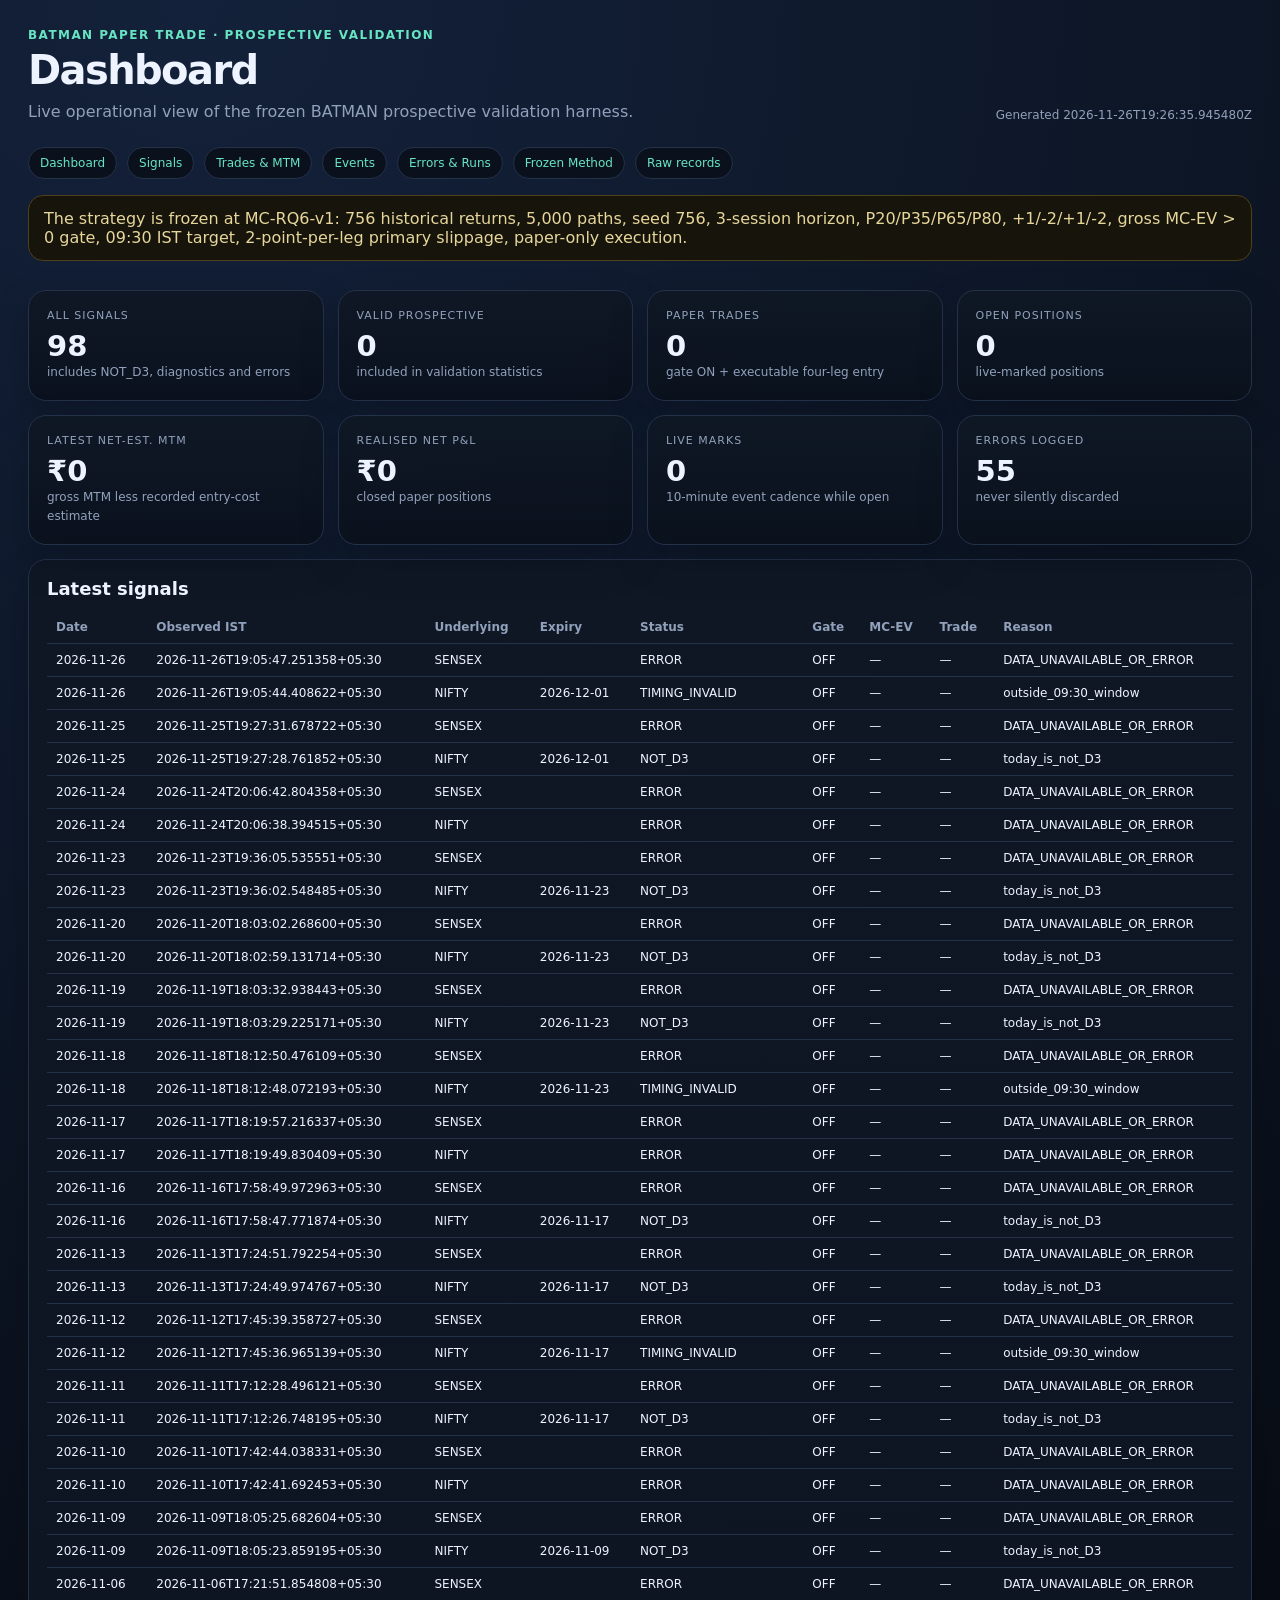
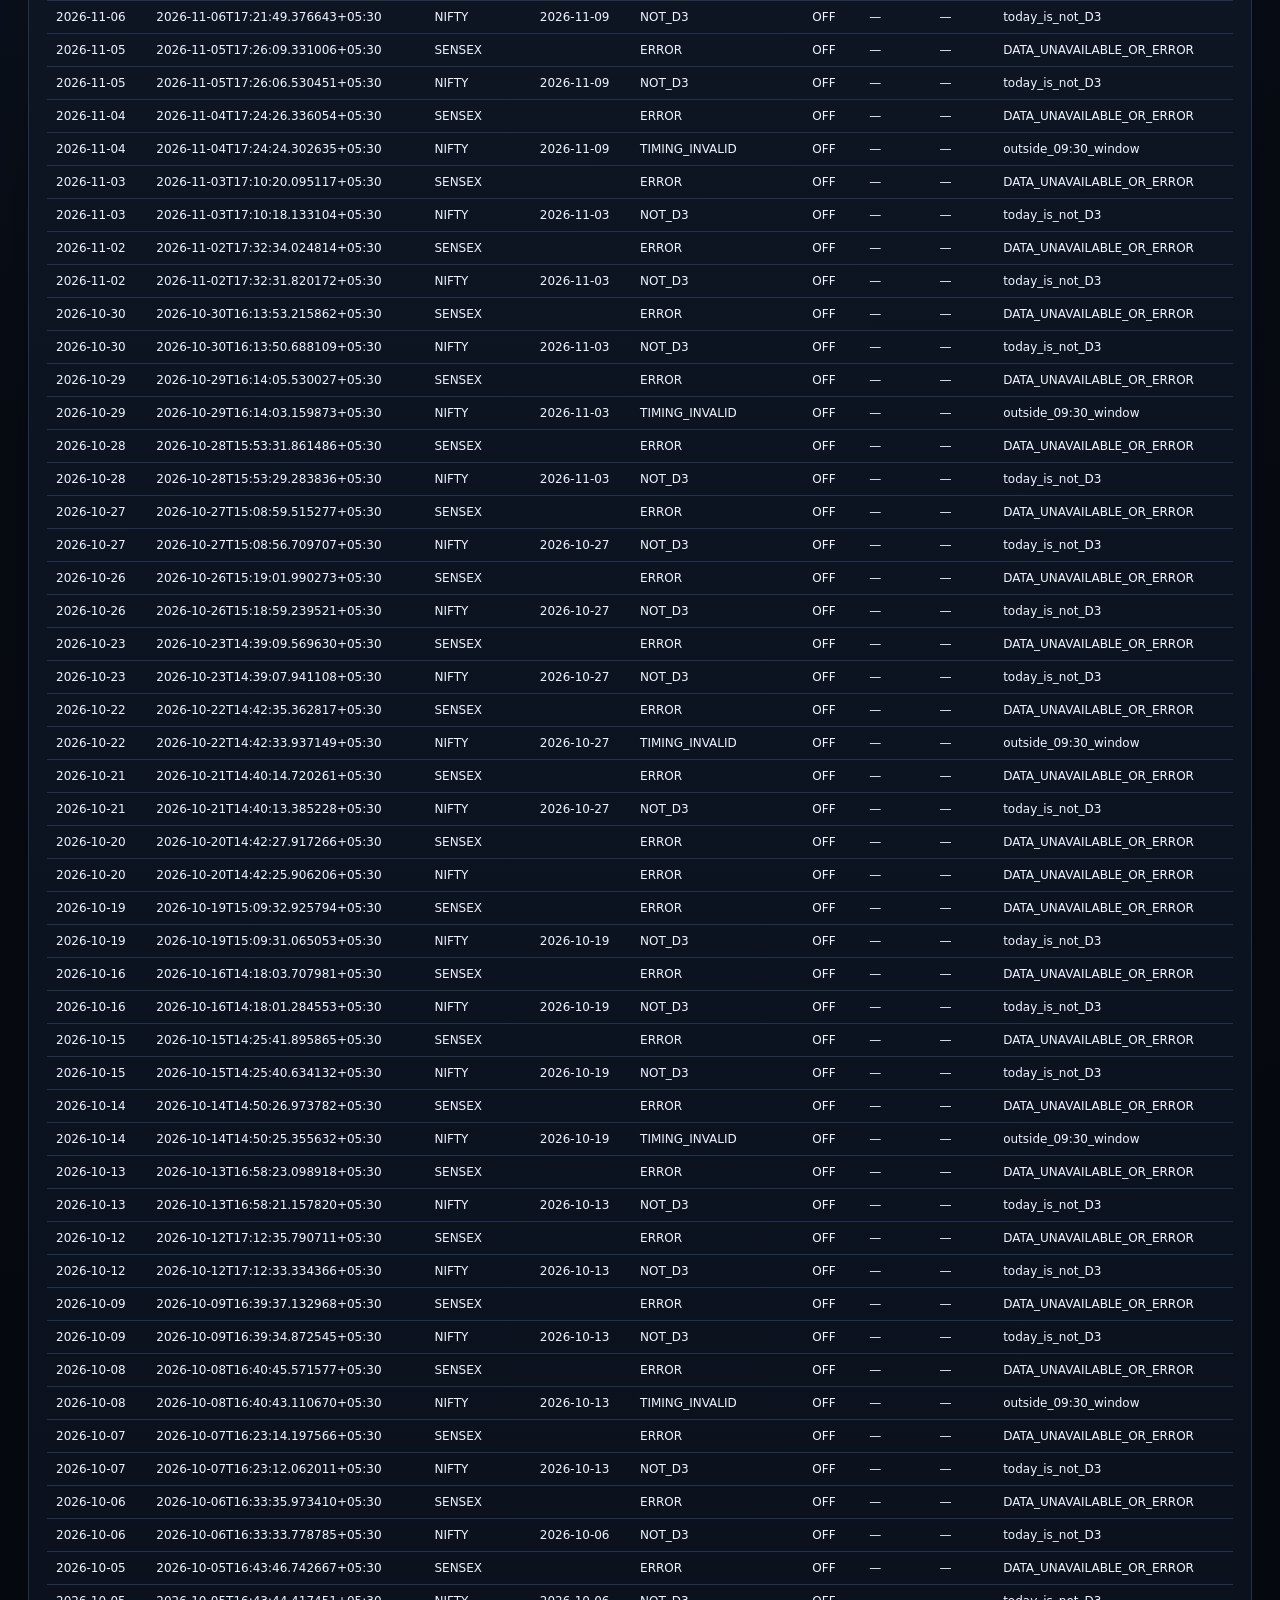
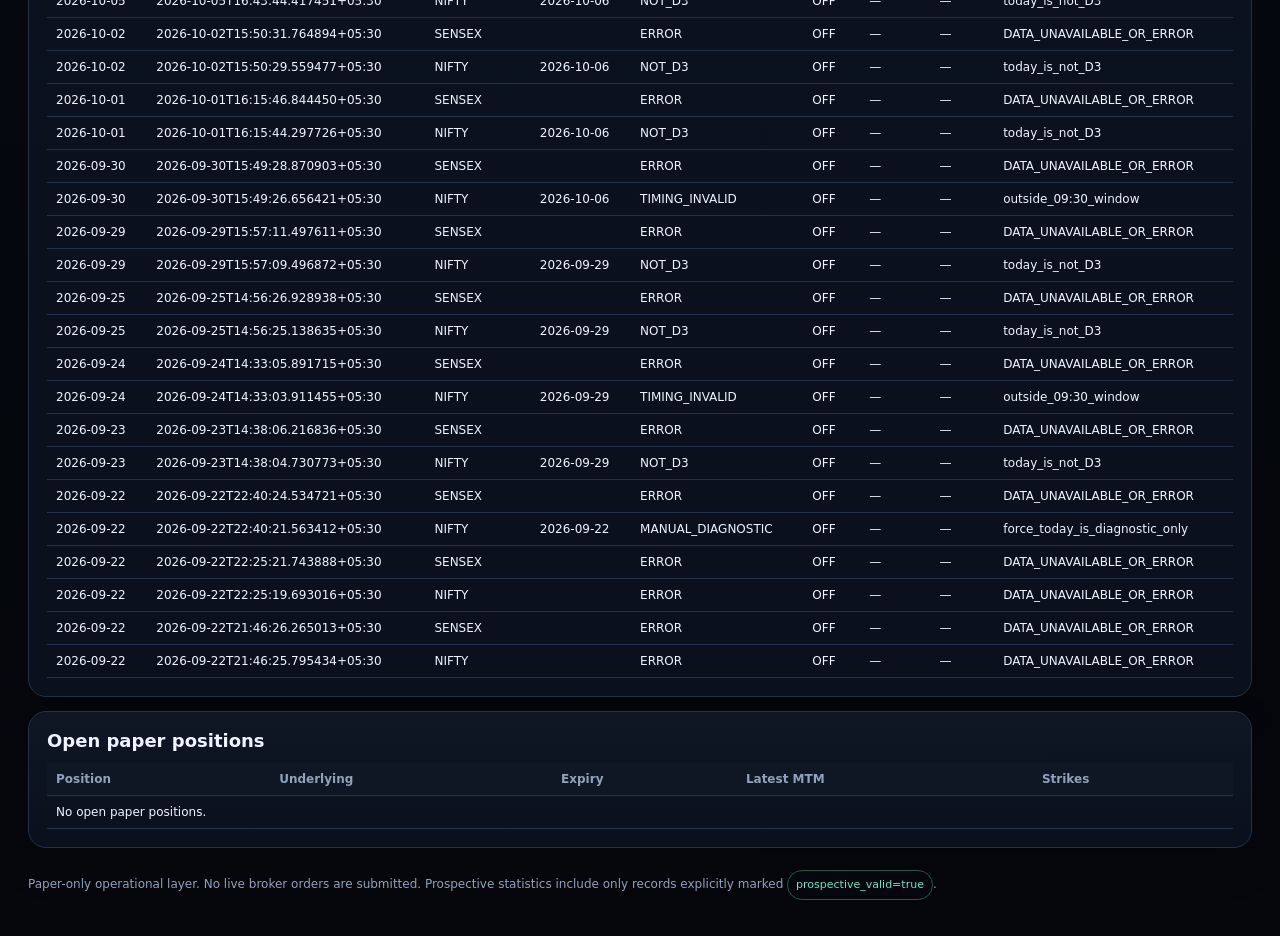
==== commit 28d3d09c: "Prospective BATMAN: update live marks" ====
--- a/site/index.html
+++ b/site/index.html
@@ -15,7 +15,7 @@
 .footer{margin:22px 0 8px;color:var(--muted);font-size:12px;line-height:1.6}.hero-banner{border:1px solid #4f4118;background:#17150b;color:#e7d69b;border-radius:15px;padding:13px 15px;margin:15px 0}
 @media(max-width:980px){.grid{grid-template-columns:repeat(2,1fr)}.top{flex-direction:column;align-items:flex-start}}@media(max-width:560px){.grid{grid-template-columns:1fr}.wrap{padding:16px}h1{font-size:31px}}
 </style></head><body><div class="wrap">
-<div class="top"><div><div class="brand">BATMAN PAPER TRADE · PROSPECTIVE VALIDATION</div><h1>Dashboard</h1><div class="sub">Live operational view of the frozen BATMAN prospective validation harness.</div></div><div class="small">Generated 2026-11-26T13:35:49.416532Z</div></div>
+<div class="top"><div><div class="brand">BATMAN PAPER TRADE · PROSPECTIVE VALIDATION</div><h1>Dashboard</h1><div class="sub">Live operational view of the frozen BATMAN prospective validation harness.</div></div><div class="small">Generated 2026-11-26T19:26:35.945480Z</div></div>
 
 <div class="nav">
 <a href="index.html">Dashboard</a>
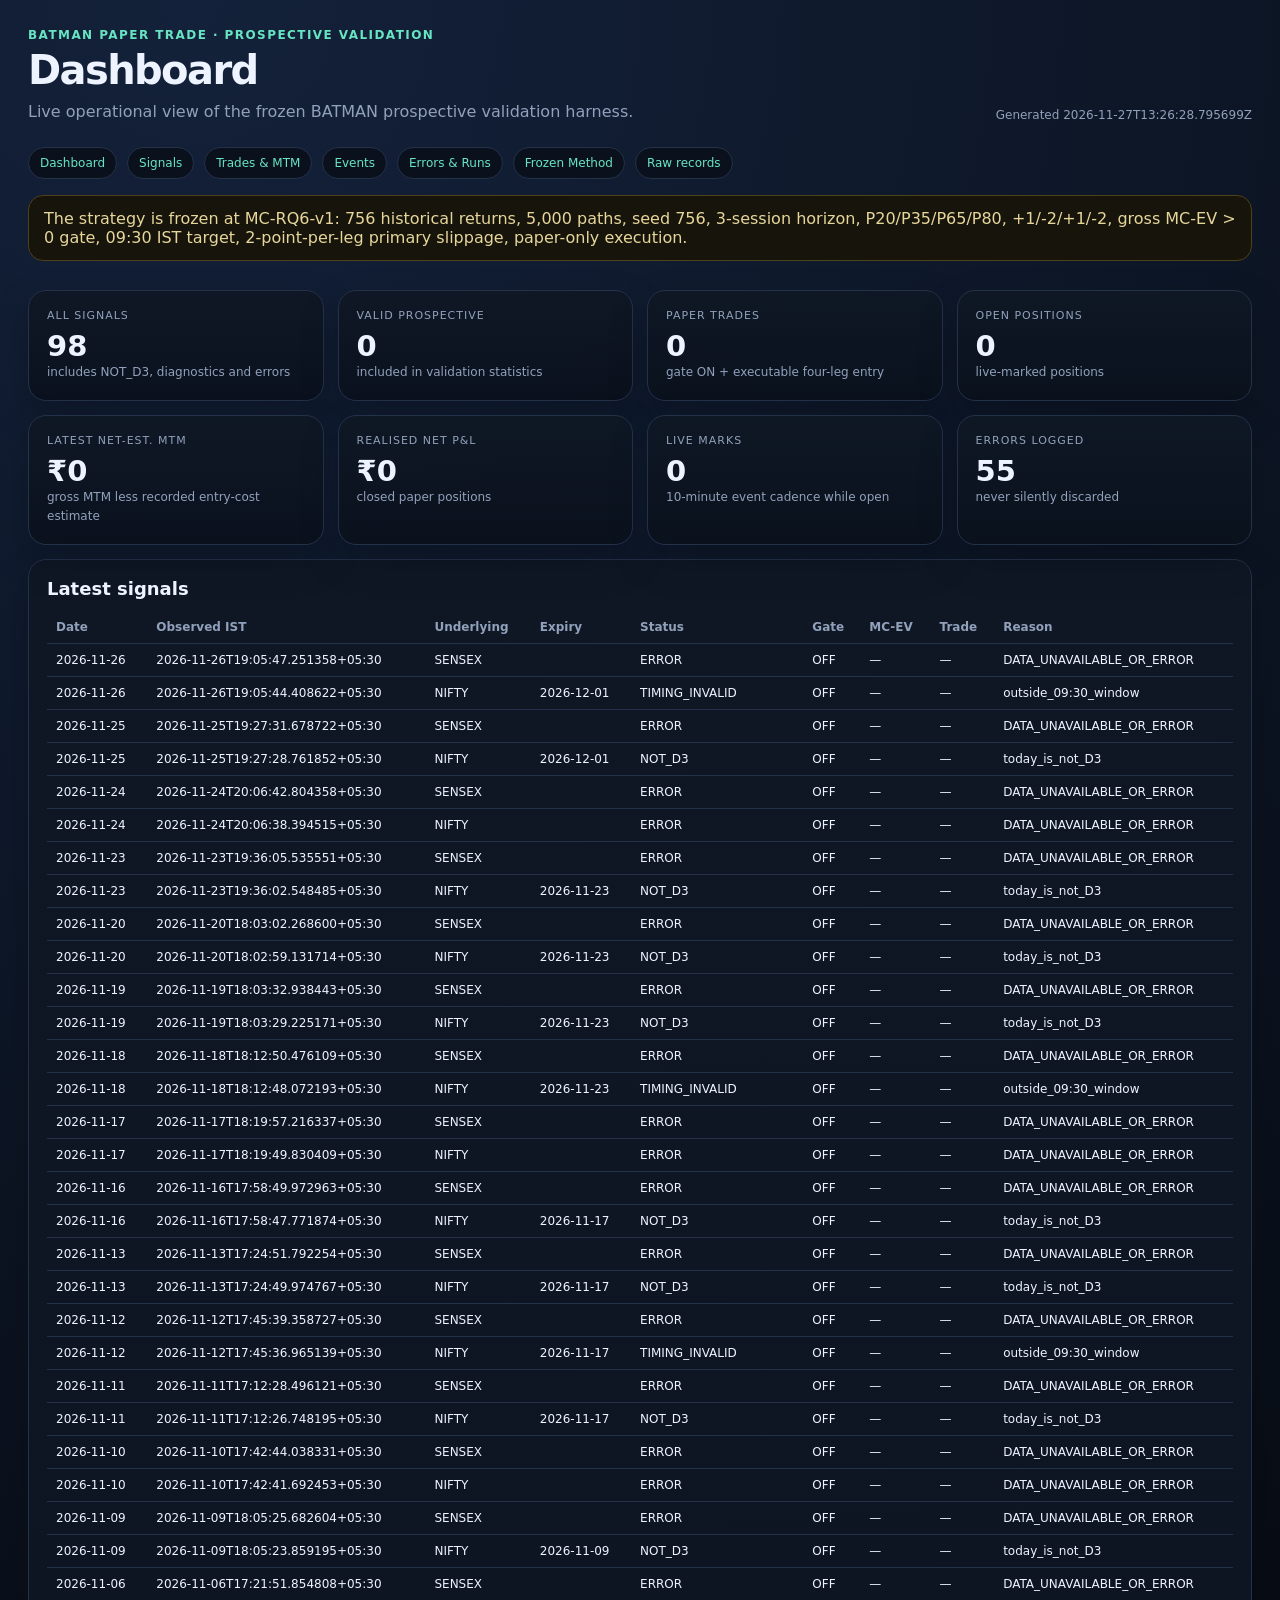
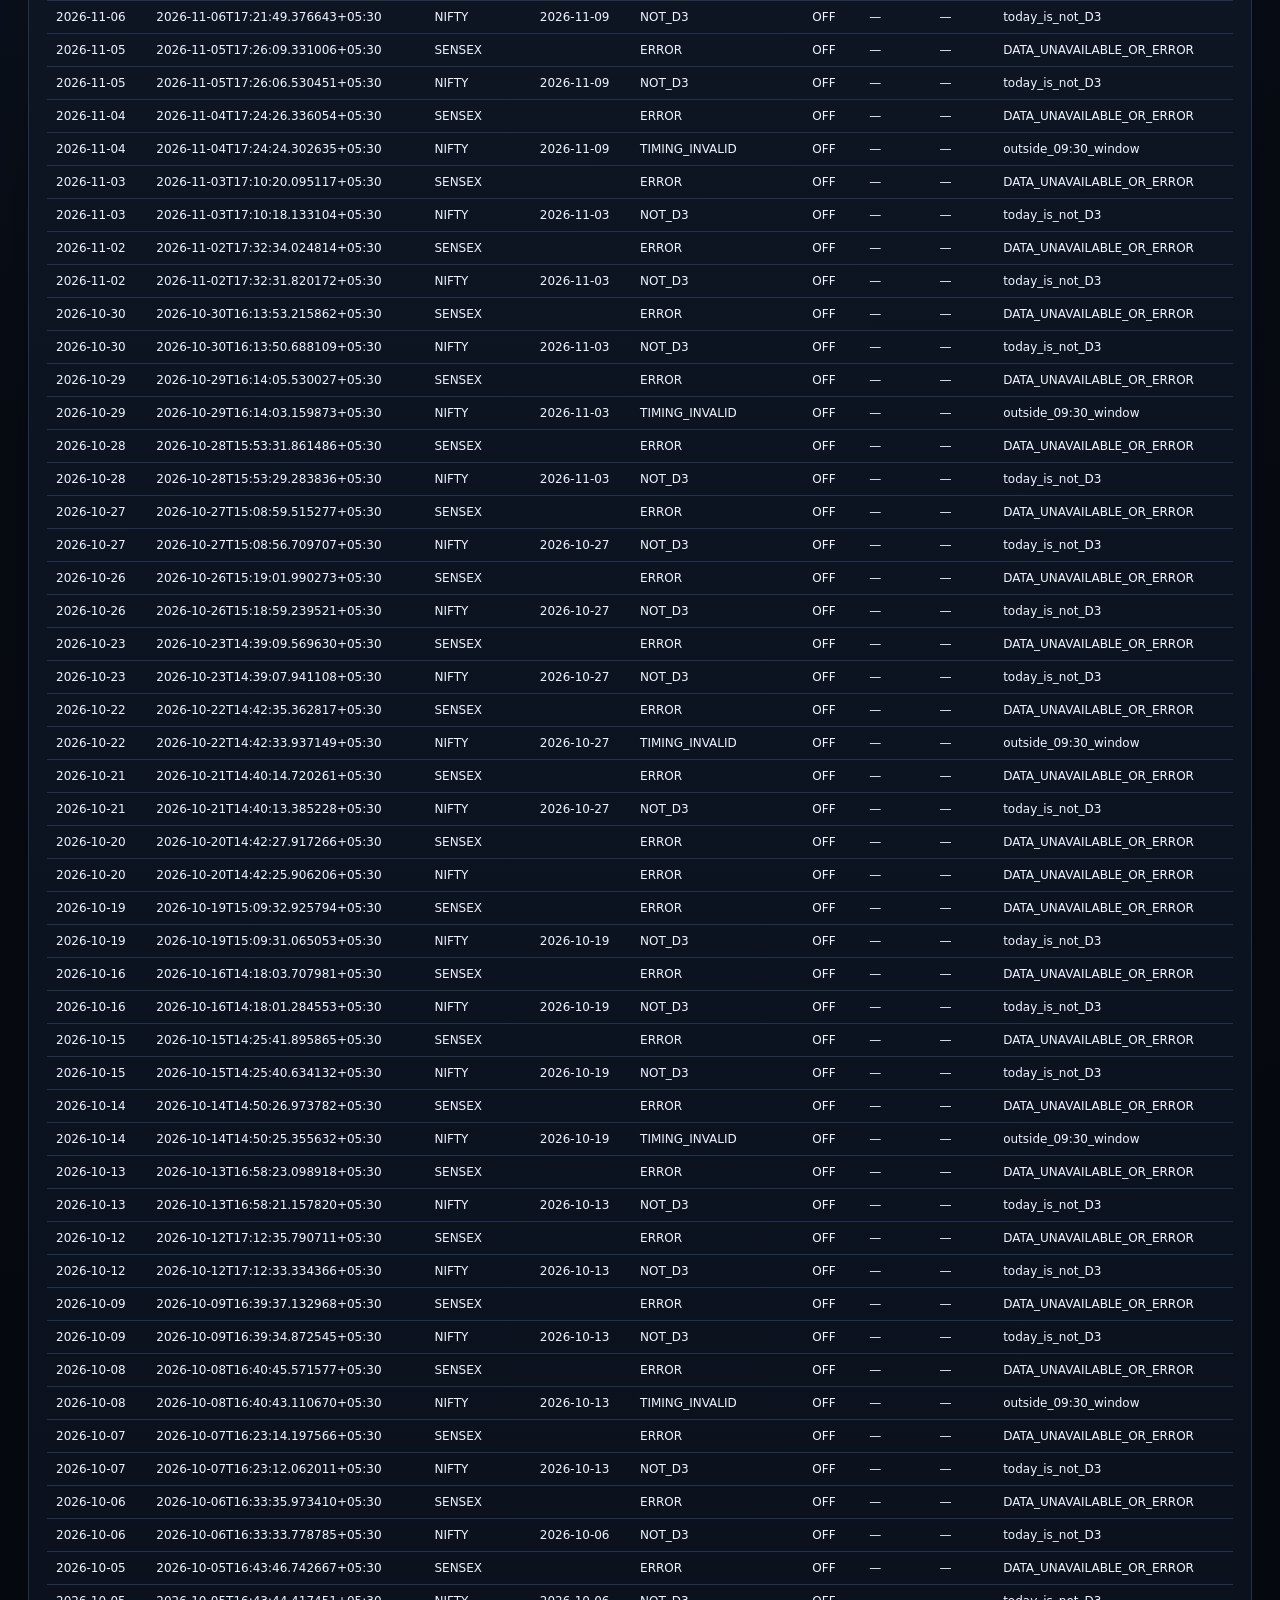
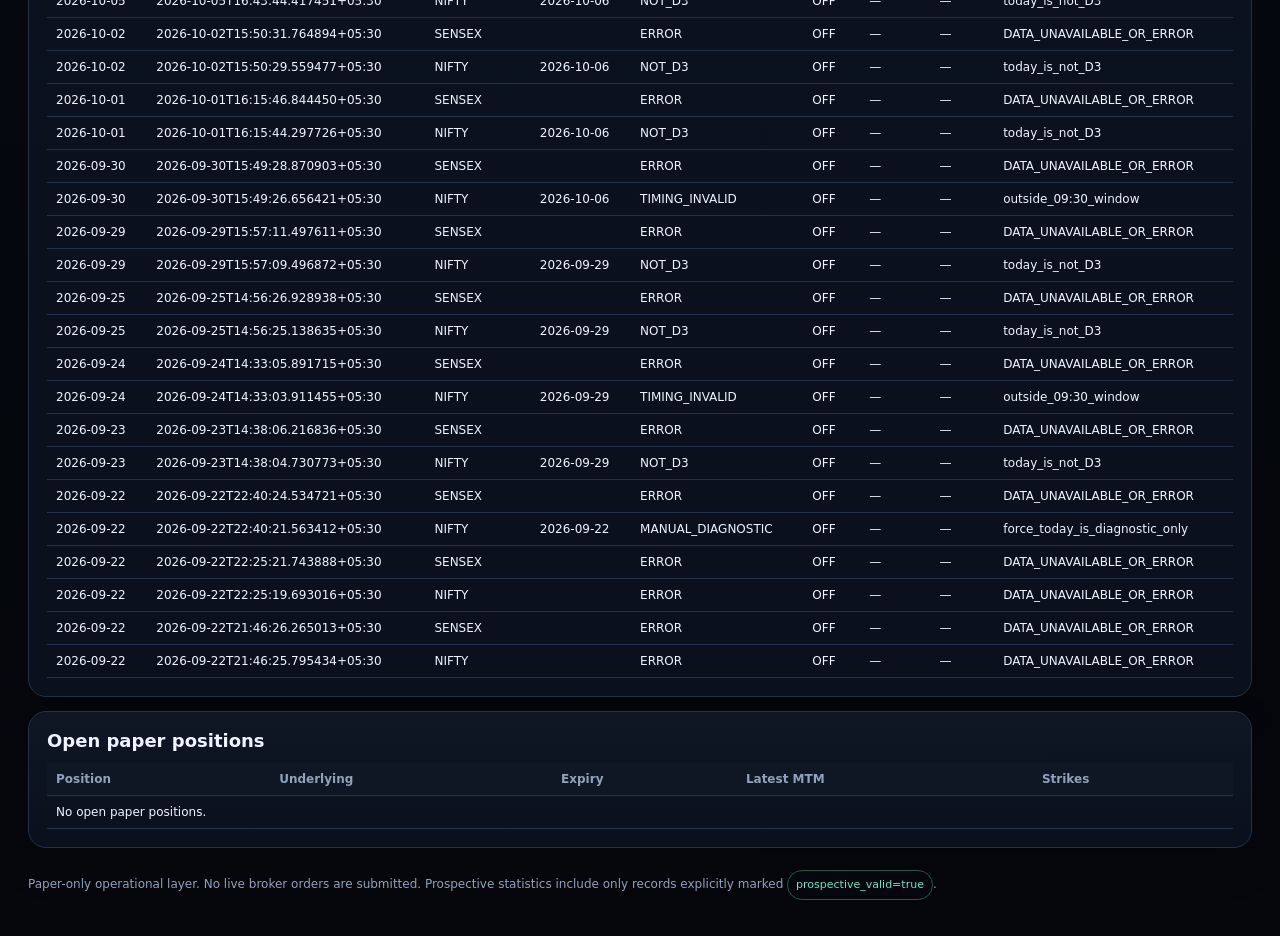
==== commit e57dbf7c: "Prospective BATMAN: update live marks" ====
--- a/site/index.html
+++ b/site/index.html
@@ -15,7 +15,7 @@
 .footer{margin:22px 0 8px;color:var(--muted);font-size:12px;line-height:1.6}.hero-banner{border:1px solid #4f4118;background:#17150b;color:#e7d69b;border-radius:15px;padding:13px 15px;margin:15px 0}
 @media(max-width:980px){.grid{grid-template-columns:repeat(2,1fr)}.top{flex-direction:column;align-items:flex-start}}@media(max-width:560px){.grid{grid-template-columns:1fr}.wrap{padding:16px}h1{font-size:31px}}
 </style></head><body><div class="wrap">
-<div class="top"><div><div class="brand">BATMAN PAPER TRADE · PROSPECTIVE VALIDATION</div><h1>Dashboard</h1><div class="sub">Live operational view of the frozen BATMAN prospective validation harness.</div></div><div class="small">Generated 2026-11-26T19:26:35.945480Z</div></div>
+<div class="top"><div><div class="brand">BATMAN PAPER TRADE · PROSPECTIVE VALIDATION</div><h1>Dashboard</h1><div class="sub">Live operational view of the frozen BATMAN prospective validation harness.</div></div><div class="small">Generated 2026-11-27T13:26:28.795699Z</div></div>
 
 <div class="nav">
 <a href="index.html">Dashboard</a>
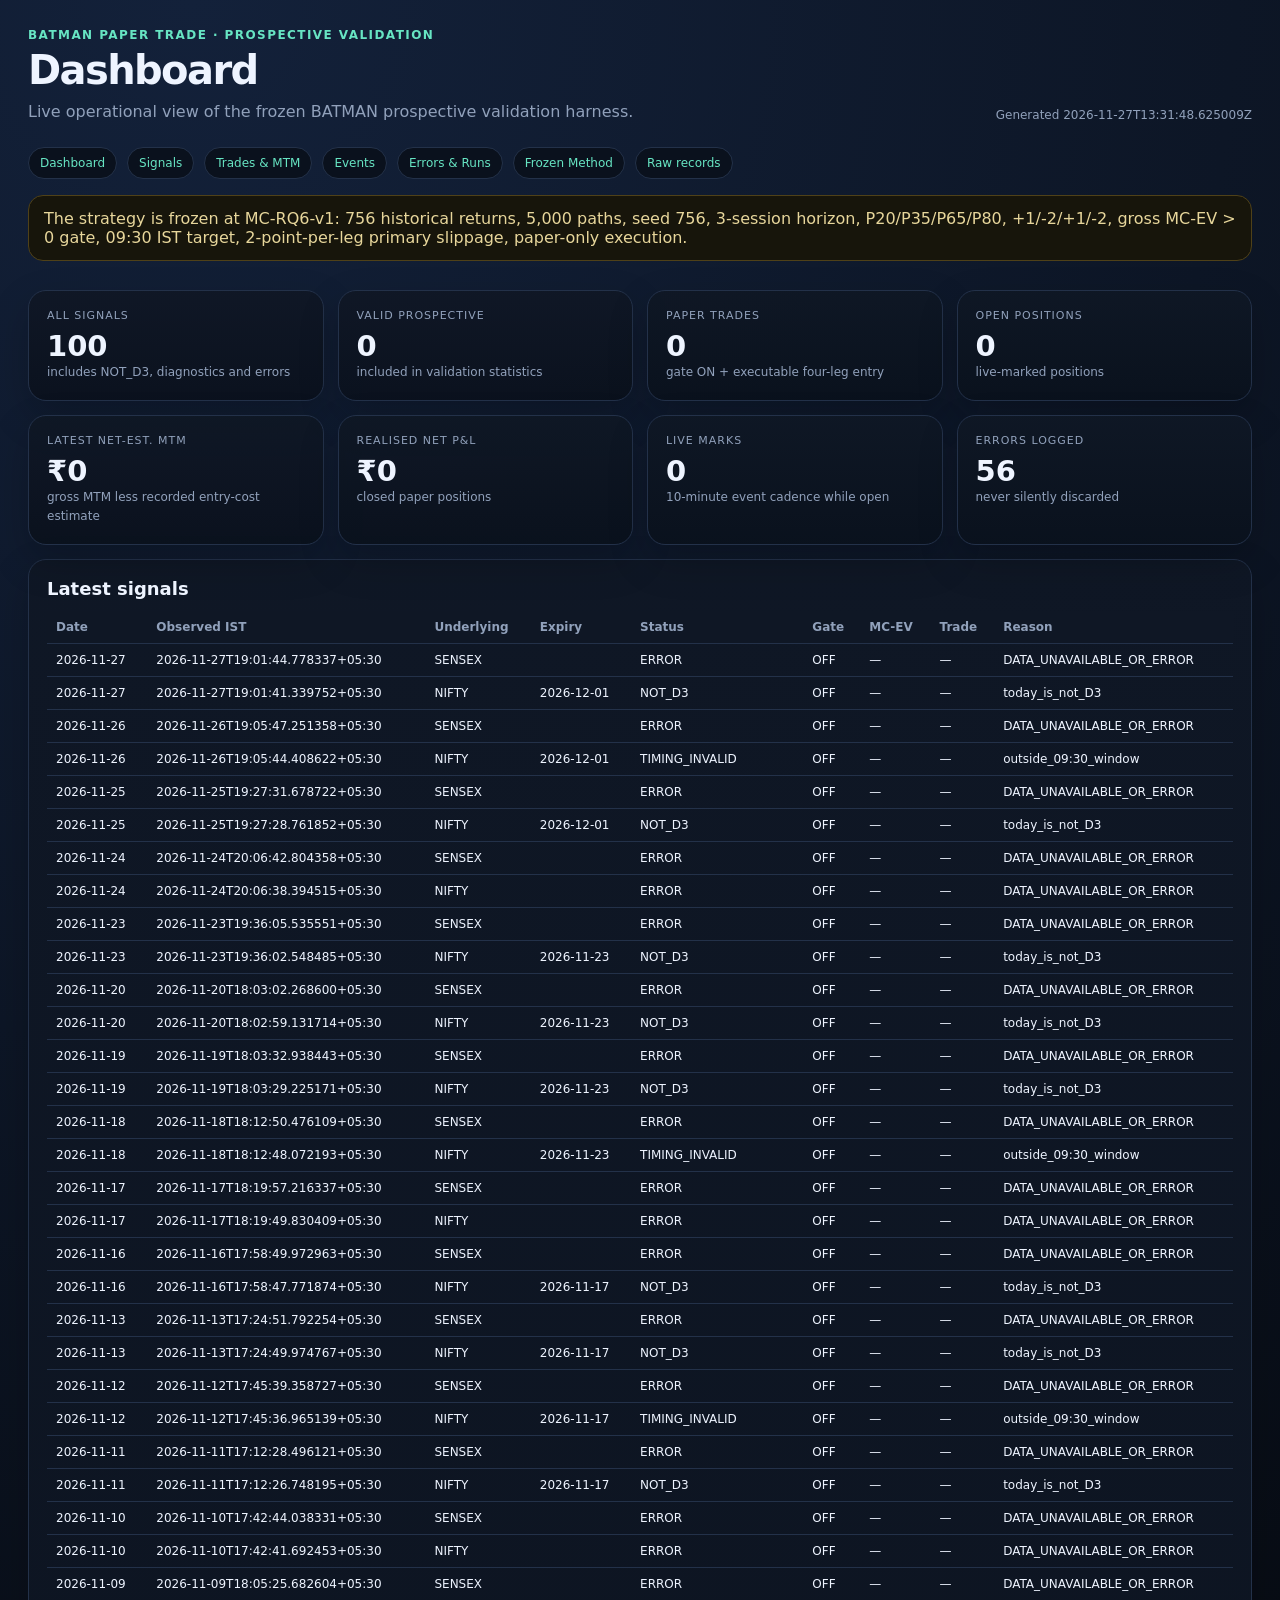
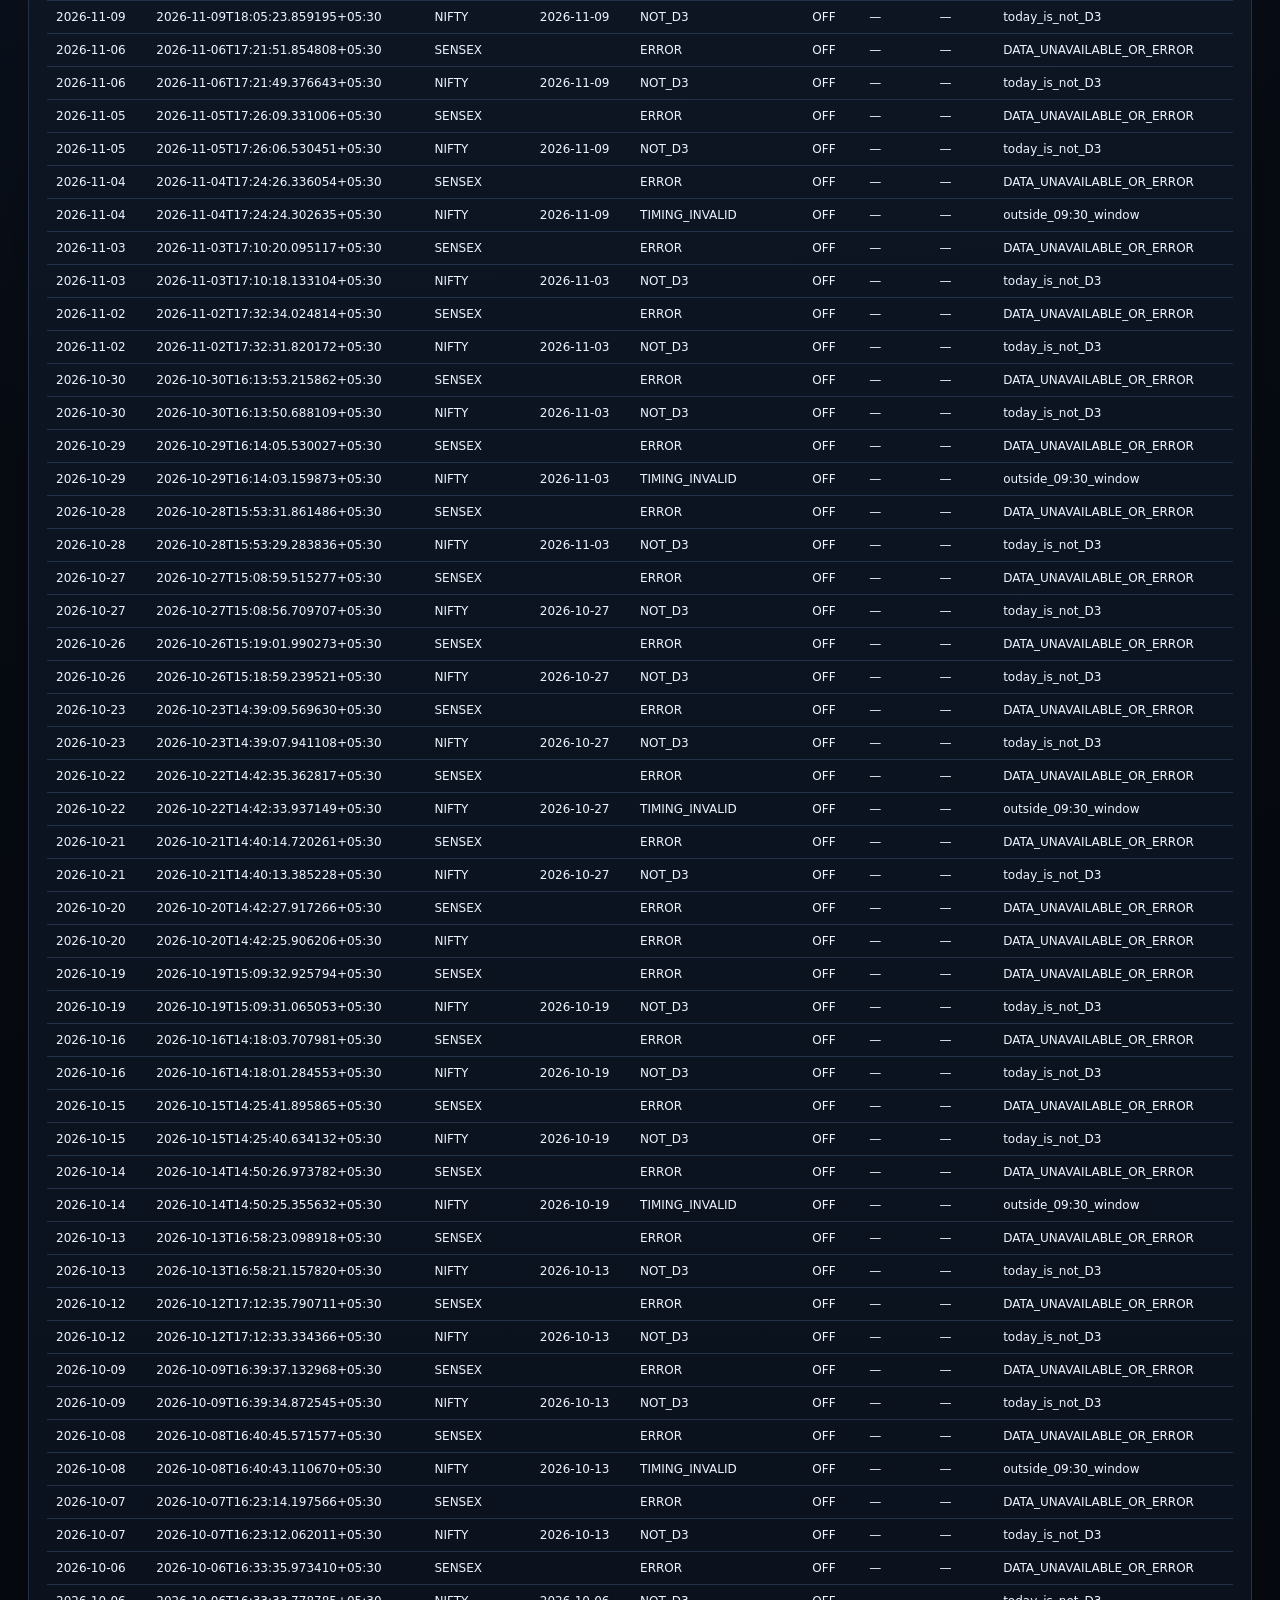
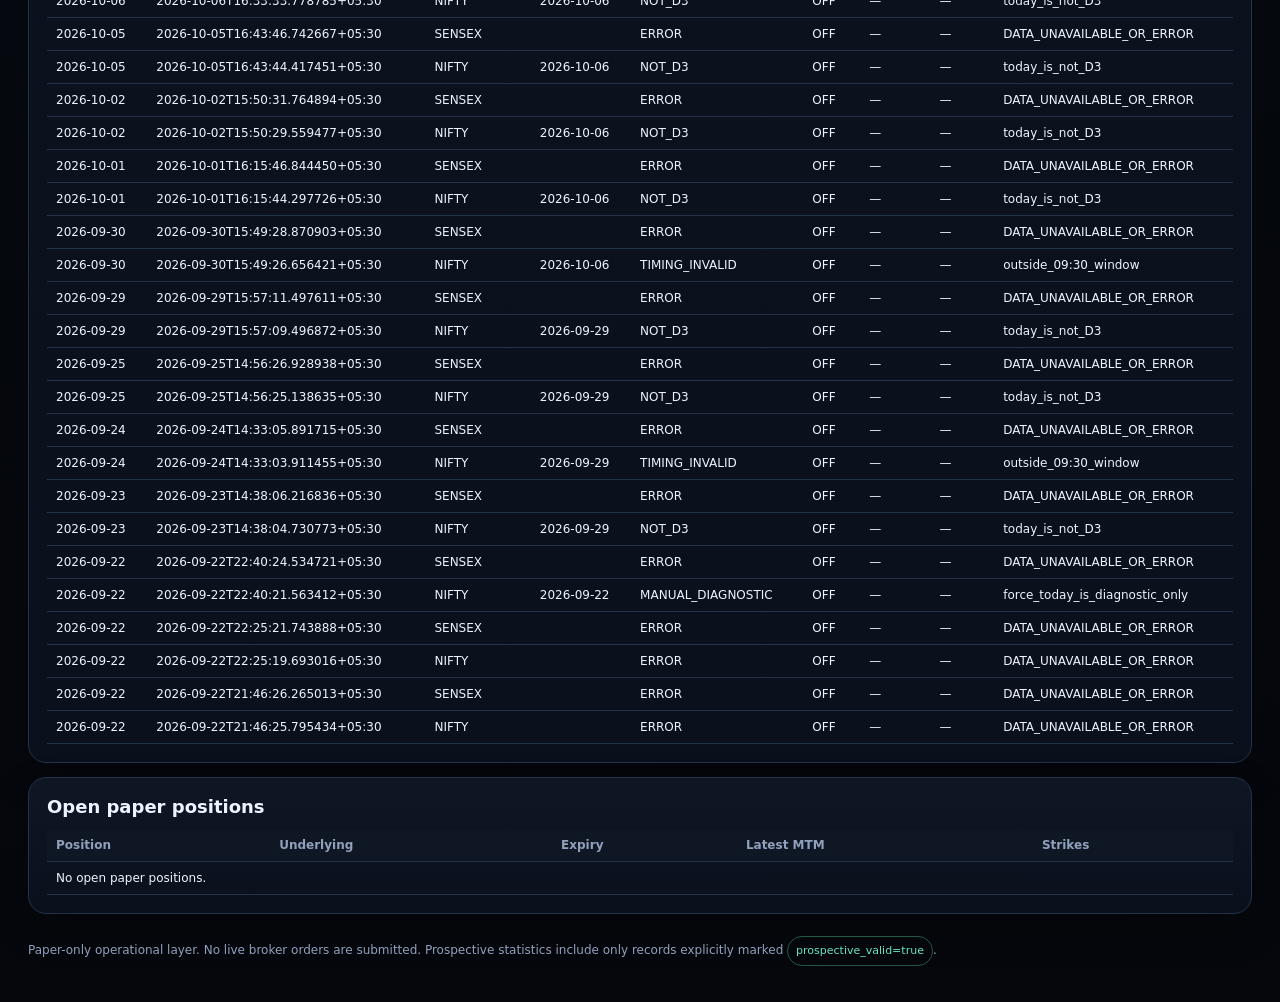
==== commit 094a425f: "Prospective BATMAN: update paper-trade records" ====
--- a/site/index.html
+++ b/site/index.html
@@ -15,7 +15,7 @@
 .footer{margin:22px 0 8px;color:var(--muted);font-size:12px;line-height:1.6}.hero-banner{border:1px solid #4f4118;background:#17150b;color:#e7d69b;border-radius:15px;padding:13px 15px;margin:15px 0}
 @media(max-width:980px){.grid{grid-template-columns:repeat(2,1fr)}.top{flex-direction:column;align-items:flex-start}}@media(max-width:560px){.grid{grid-template-columns:1fr}.wrap{padding:16px}h1{font-size:31px}}
 </style></head><body><div class="wrap">
-<div class="top"><div><div class="brand">BATMAN PAPER TRADE · PROSPECTIVE VALIDATION</div><h1>Dashboard</h1><div class="sub">Live operational view of the frozen BATMAN prospective validation harness.</div></div><div class="small">Generated 2026-11-27T13:26:28.795699Z</div></div>
+<div class="top"><div><div class="brand">BATMAN PAPER TRADE · PROSPECTIVE VALIDATION</div><h1>Dashboard</h1><div class="sub">Live operational view of the frozen BATMAN prospective validation harness.</div></div><div class="small">Generated 2026-11-27T13:31:48.625009Z</div></div>
 
 <div class="nav">
 <a href="index.html">Dashboard</a>
@@ -30,7 +30,7 @@
 
 <div class="hero-banner">The strategy is frozen at MC-RQ6-v1: 756 historical returns, 5,000 paths, seed 756, 3-session horizon, P20/P35/P65/P80, +1/-2/+1/-2, gross MC-EV &gt; 0 gate, 09:30 IST target, 2-point-per-leg primary slippage, paper-only execution.</div>
 <div class="grid">
-<div class="card"><div class="k">All signals</div><div class="v">98</div><div class="small">includes NOT_D3, diagnostics and errors</div></div>
+<div class="card"><div class="k">All signals</div><div class="v">100</div><div class="small">includes NOT_D3, diagnostics and errors</div></div>
 <div class="card"><div class="k">Valid prospective</div><div class="v">0</div><div class="small">included in validation statistics</div></div>
 <div class="card"><div class="k">Paper trades</div><div class="v">0</div><div class="small">gate ON + executable four-leg entry</div></div>
 <div class="card"><div class="k">Open positions</div><div class="v">0</div><div class="small">live-marked positions</div></div>
@@ -39,9 +39,9 @@
 <div class="card"><div class="k">Latest net-est. MTM</div><div class="v">₹0</div><div class="small">gross MTM less recorded entry-cost estimate</div></div>
 <div class="card"><div class="k">Realised net P&amp;L</div><div class="v">₹0</div><div class="small">closed paper positions</div></div>
 <div class="card"><div class="k">Live marks</div><div class="v">0</div><div class="small">10-minute event cadence while open</div></div>
-<div class="card"><div class="k">Errors logged</div><div class="v">55</div><div class="small">never silently discarded</div></div>
+<div class="card"><div class="k">Errors logged</div><div class="v">56</div><div class="small">never silently discarded</div></div>
 </div>
-<div class="card"><h2>Latest signals</h2><div class="table"><table><thead><tr><th>Date</th><th>Observed IST</th><th>Underlying</th><th>Expiry</th><th>Status</th><th>Gate</th><th>MC-EV</th><th>Trade</th><th>Reason</th></tr></thead><tbody><tr><td>2026-11-26</td><td>2026-11-26T19:05:47.251358+05:30</td><td>SENSEX</td><td></td><td>ERROR</td><td>OFF</td><td>—</td><td>—</td><td>DATA_UNAVAILABLE_OR_ERROR</td></tr><tr><td>2026-11-26</td><td>2026-11-26T19:05:44.408622+05:30</td><td>NIFTY</td><td>2026-12-01</td><td>TIMING_INVALID</td><td>OFF</td><td>—</td><td>—</td><td>outside_09:30_window</td></tr><tr><td>2026-11-25</td><td>2026-11-25T19:27:31.678722+05:30</td><td>SENSEX</td><td></td><td>ERROR</td><td>OFF</td><td>—</td><td>—</td><td>DATA_UNAVAILABLE_OR_ERROR</td></tr><tr><td>2026-11-25</td><td>2026-11-25T19:27:28.761852+05:30</td><td>NIFTY</td><td>2026-12-01</td><td>NOT_D3</td><td>OFF</td><td>—</td><td>—</td><td>today_is_not_D3</td></tr><tr><td>2026-11-24</td><td>2026-11-24T20:06:42.804358+05:30</td><td>SENSEX</td><td></td><td>ERROR</td><td>OFF</td><td>—</td><td>—</td><td>DATA_UNAVAILABLE_OR_ERROR</td></tr><tr><td>2026-11-24</td><td>2026-11-24T20:06:38.394515+05:30</td><td>NIFTY</td><td></td><td>ERROR</td><td>OFF</td><td>—</td><td>—</td><td>DATA_UNAVAILABLE_OR_ERROR</td></tr><tr><td>2026-11-23</td><td>2026-11-23T19:36:05.535551+05:30</td><td>SENSEX</td><td></td><td>ERROR</td><td>OFF</td><td>—</td><td>—</td><td>DATA_UNAVAILABLE_OR_ERROR</td></tr><tr><td>2026-11-23</td><td>2026-11-23T19:36:02.548485+05:30</td><td>NIFTY</td><td>2026-11-23</td><td>NOT_D3</td><td>OFF</td><td>—</td><td>—</td><td>today_is_not_D3</td></tr><tr><td>2026-11-20</td><td>2026-11-20T18:03:02.268600+05:30</td><td>SENSEX</td><td></td><td>ERROR</td><td>OFF</td><td>—</td><td>—</td><td>DATA_UNAVAILABLE_OR_ERROR</td></tr><tr><td>2026-11-20</td><td>2026-11-20T18:02:59.131714+05:30</td><td>NIFTY</td><td>2026-11-23</td><td>NOT_D3</td><td>OFF</td><td>—</td><td>—</td><td>today_is_not_D3</td></tr><tr><td>2026-11-19</td><td>2026-11-19T18:03:32.938443+05:30</td><td>SENSEX</td><td></td><td>ERROR</td><td>OFF</td><td>—</td><td>—</td><td>DATA_UNAVAILABLE_OR_ERROR</td></tr><tr><td>2026-11-19</td><td>2026-11-19T18:03:29.225171+05:30</td><td>NIFTY</td><td>2026-11-23</td><td>NOT_D3</td><td>OFF</td><td>—</td><td>—</td><td>today_is_not_D3</td></tr><tr><td>2026-11-18</td><td>2026-11-18T18:12:50.476109+05:30</td><td>SENSEX</td><td></td><td>ERROR</td><td>OFF</td><td>—</td><td>—</td><td>DATA_UNAVAILABLE_OR_ERROR</td></tr><tr><td>2026-11-18</td><td>2026-11-18T18:12:48.072193+05:30</td><td>NIFTY</td><td>2026-11-23</td><td>TIMING_INVALID</td><td>OFF</td><td>—</td><td>—</td><td>outside_09:30_window</td></tr><tr><td>2026-11-17</td><td>2026-11-17T18:19:57.216337+05:30</td><td>SENSEX</td><td></td><td>ERROR</td><td>OFF</td><td>—</td><td>—</td><td>DATA_UNAVAILABLE_OR_ERROR</td></tr><tr><td>2026-11-17</td><td>2026-11-17T18:19:49.830409+05:30</td><td>NIFTY</td><td></td><td>ERROR</td><td>OFF</td><td>—</td><td>—</td><td>DATA_UNAVAILABLE_OR_ERROR</td></tr><tr><td>2026-11-16</td><td>2026-11-16T17:58:49.972963+05:30</td><td>SENSEX</td><td></td><td>ERROR</td><td>OFF</td><td>—</td><td>—</td><td>DATA_UNAVAILABLE_OR_ERROR</td></tr><tr><td>2026-11-16</td><td>2026-11-16T17:58:47.771874+05:30</td><td>NIFTY</td><td>2026-11-17</td><td>NOT_D3</td><td>OFF</td><td>—</td><td>—</td><td>today_is_not_D3</td></tr><tr><td>2026-11-13</td><td>2026-11-13T17:24:51.792254+05:30</td><td>SENSEX</td><td></td><td>ERROR</td><td>OFF</td><td>—</td><td>—</td><td>DATA_UNAVAILABLE_OR_ERROR</td></tr><tr><td>2026-11-13</td><td>2026-11-13T17:24:49.974767+05:30</td><td>NIFTY</td><td>2026-11-17</td><td>NOT_D3</td><td>OFF</td><td>—</td><td>—</td><td>today_is_not_D3</td></tr><tr><td>2026-11-12</td><td>2026-11-12T17:45:39.358727+05:30</td><td>SENSEX</td><td></td><td>ERROR</td><td>OFF</td><td>—</td><td>—</td><td>DATA_UNAVAILABLE_OR_ERROR</td></tr><tr><td>2026-11-12</td><td>2026-11-12T17:45:36.965139+05:30</td><td>NIFTY</td><td>2026-11-17</td><td>TIMING_INVALID</td><td>OFF</td><td>—</td><td>—</td><td>outside_09:30_window</td></tr><tr><td>2026-11-11</td><td>2026-11-11T17:12:28.496121+05:30</td><td>SENSEX</td><td></td><td>ERROR</td><td>OFF</td><td>—</td><td>—</td><td>DATA_UNAVAILABLE_OR_ERROR</td></tr><tr><td>2026-11-11</td><td>2026-11-11T17:12:26.748195+05:30</td><td>NIFTY</td><td>2026-11-17</td><td>NOT_D3</td><td>OFF</td><td>—</td><td>—</td><td>today_is_not_D3</td></tr><tr><td>2026-11-10</td><td>2026-11-10T17:42:44.038331+05:30</td><td>SENSEX</td><td></td><td>ERROR</td><td>OFF</td><td>—</td><td>—</td><td>DATA_UNAVAILABLE_OR_ERROR</td></tr><tr><td>2026-11-10</td><td>2026-11-10T17:42:41.692453+05:30</td><td>NIFTY</td><td></td><td>ERROR</td><td>OFF</td><td>—</td><td>—</td><td>DATA_UNAVAILABLE_OR_ERROR</td></tr><tr><td>2026-11-09</td><td>2026-11-09T18:05:25.682604+05:30</td><td>SENSEX</td><td></td><td>ERROR</td><td>OFF</td><td>—</td><td>—</td><td>DATA_UNAVAILABLE_OR_ERROR</td></tr><tr><td>2026-11-09</td><td>2026-11-09T18:05:23.859195+05:30</td><td>NIFTY</td><td>2026-11-09</td><td>NOT_D3</td><td>OFF</td><td>—</td><td>—</td><td>today_is_not_D3</td></tr><tr><td>2026-11-06</td><td>2026-11-06T17:21:51.854808+05:30</td><td>SENSEX</td><td></td><td>ERROR</td><td>OFF</td><td>—</td><td>—</td><td>DATA_UNAVAILABLE_OR_ERROR</td></tr><tr><td>2026-11-06</td><td>2026-11-06T17:21:49.376643+05:30</td><td>NIFTY</td><td>2026-11-09</td><td>NOT_D3</td><td>OFF</td><td>—</td><td>—</td><td>today_is_not_D3</td></tr><tr><td>2026-11-05</td><td>2026-11-05T17:26:09.331006+05:30</td><td>SENSEX</td><td></td><td>ERROR</td><td>OFF</td><td>—</td><td>—</td><td>DATA_UNAVAILABLE_OR_ERROR</td></tr><tr><td>2026-11-05</td><td>2026-11-05T17:26:06.530451+05:30</td><td>NIFTY</td><td>2026-11-09</td><td>NOT_D3</td><td>OFF</td><td>—</td><td>—</td><td>today_is_not_D3</td></tr><tr><td>2026-11-04</td><td>2026-11-04T17:24:26.336054+05:30</td><td>SENSEX</td><td></td><td>ERROR</td><td>OFF</td><td>—</td><td>—</td><td>DATA_UNAVAILABLE_OR_ERROR</td></tr><tr><td>2026-11-04</td><td>2026-11-04T17:24:24.302635+05:30</td><td>NIFTY</td><td>2026-11-09</td><td>TIMING_INVALID</td><td>OFF</td><td>—</td><td>—</td><td>outside_09:30_window</td></tr><tr><td>2026-11-03</td><td>2026-11-03T17:10:20.095117+05:30</td><td>SENSEX</td><td></td><td>ERROR</td><td>OFF</td><td>—</td><td>—</td><td>DATA_UNAVAILABLE_OR_ERROR</td></tr><tr><td>2026-11-03</td><td>2026-11-03T17:10:18.133104+05:30</td><td>NIFTY</td><td>2026-11-03</td><td>NOT_D3</td><td>OFF</td><td>—</td><td>—</td><td>today_is_not_D3</td></tr><tr><td>2026-11-02</td><td>2026-11-02T17:32:34.024814+05:30</td><td>SENSEX</td><td></td><td>ERROR</td><td>OFF</td><td>—</td><td>—</td><td>DATA_UNAVAILABLE_OR_ERROR</td></tr><tr><td>2026-11-02</td><td>2026-11-02T17:32:31.820172+05:30</td><td>NIFTY</td><td>2026-11-03</td><td>NOT_D3</td><td>OFF</td><td>—</td><td>—</td><td>today_is_not_D3</td></tr><tr><td>2026-10-30</td><td>2026-10-30T16:13:53.215862+05:30</td><td>SENSEX</td><td></td><td>ERROR</td><td>OFF</td><td>—</td><td>—</td><td>DATA_UNAVAILABLE_OR_ERROR</td></tr><tr><td>2026-10-30</td><td>2026-10-30T16:13:50.688109+05:30</td><td>NIFTY</td><td>2026-11-03</td><td>NOT_D3</td><td>OFF</td><td>—</td><td>—</td><td>today_is_not_D3</td></tr><tr><td>2026-10-29</td><td>2026-10-29T16:14:05.530027+05:30</td><td>SENSEX</td><td></td><td>ERROR</td><td>OFF</td><td>—</td><td>—</td><td>DATA_UNAVAILABLE_OR_ERROR</td></tr><tr><td>2026-10-29</td><td>2026-10-29T16:14:03.159873+05:30</td><td>NIFTY</td><td>2026-11-03</td><td>TIMING_INVALID</td><td>OFF</td><td>—</td><td>—</td><td>outside_09:30_window</td></tr><tr><td>2026-10-28</td><td>2026-10-28T15:53:31.861486+05:30</td><td>SENSEX</td><td></td><td>ERROR</td><td>OFF</td><td>—</td><td>—</td><td>DATA_UNAVAILABLE_OR_ERROR</td></tr><tr><td>2026-10-28</td><td>2026-10-28T15:53:29.283836+05:30</td><td>NIFTY</td><td>2026-11-03</td><td>NOT_D3</td><td>OFF</td><td>—</td><td>—</td><td>today_is_not_D3</td></tr><tr><td>2026-10-27</td><td>2026-10-27T15:08:59.515277+05:30</td><td>SENSEX</td><td></td><td>ERROR</td><td>OFF</td><td>—</td><td>—</td><td>DATA_UNAVAILABLE_OR_ERROR</td></tr><tr><td>2026-10-27</td><td>2026-10-27T15:08:56.709707+05:30</td><td>NIFTY</td><td>2026-10-27</td><td>NOT_D3</td><td>OFF</td><td>—</td><td>—</td><td>today_is_not_D3</td></tr><tr><td>2026-10-26</td><td>2026-10-26T15:19:01.990273+05:30</td><td>SENSEX</td><td></td><td>ERROR</td><td>OFF</td><td>—</td><td>—</td><td>DATA_UNAVAILABLE_OR_ERROR</td></tr><tr><td>2026-10-26</td><td>2026-10-26T15:18:59.239521+05:30</td><td>NIFTY</td><td>2026-10-27</td><td>NOT_D3</td><td>OFF</td><td>—</td><td>—</td><td>today_is_not_D3</td></tr><tr><td>2026-10-23</td><td>2026-10-23T14:39:09.569630+05:30</td><td>SENSEX</td><td></td><td>ERROR</td><td>OFF</td><td>—</td><td>—</td><td>DATA_UNAVAILABLE_OR_ERROR</td></tr><tr><td>2026-10-23</td><td>2026-10-23T14:39:07.941108+05:30</td><td>NIFTY</td><td>2026-10-27</td><td>NOT_D3</td><td>OFF</td><td>—</td><td>—</td><td>today_is_not_D3</td></tr><tr><td>2026-10-22</td><td>2026-10-22T14:42:35.362817+05:30</td><td>SENSEX</td><td></td><td>ERROR</td><td>OFF</td><td>—</td><td>—</td><td>DATA_UNAVAILABLE_OR_ERROR</td></tr><tr><td>2026-10-22</td><td>2026-10-22T14:42:33.937149+05:30</td><td>NIFTY</td><td>2026-10-27</td><td>TIMING_INVALID</td><td>OFF</td><td>—</td><td>—</td><td>outside_09:30_window</td></tr><tr><td>2026-10-21</td><td>2026-10-21T14:40:14.720261+05:30</td><td>SENSEX</td><td></td><td>ERROR</td><td>OFF</td><td>—</td><td>—</td><td>DATA_UNAVAILABLE_OR_ERROR</td></tr><tr><td>2026-10-21</td><td>2026-10-21T14:40:13.385228+05:30</td><td>NIFTY</td><td>2026-10-27</td><td>NOT_D3</td><td>OFF</td><td>—</td><td>—</td><td>today_is_not_D3</td></tr><tr><td>2026-10-20</td><td>2026-10-20T14:42:27.917266+05:30</td><td>SENSEX</td><td></td><td>ERROR</td><td>OFF</td><td>—</td><td>—</td><td>DATA_UNAVAILABLE_OR_ERROR</td></tr><tr><td>2026-10-20</td><td>2026-10-20T14:42:25.906206+05:30</td><td>NIFTY</td><td></td><td>ERROR</td><td>OFF</td><td>—</td><td>—</td><td>DATA_UNAVAILABLE_OR_ERROR</td></tr><tr><td>2026-10-19</td><td>2026-10-19T15:09:32.925794+05:30</td><td>SENSEX</td><td></td><td>ERROR</td><td>OFF</td><td>—</td><td>—</td><td>DATA_UNAVAILABLE_OR_ERROR</td></tr><tr><td>2026-10-19</td><td>2026-10-19T15:09:31.065053+05:30</td><td>NIFTY</td><td>2026-10-19</td><td>NOT_D3</td><td>OFF</td><td>—</td><td>—</td><td>today_is_not_D3</td></tr><tr><td>2026-10-16</td><td>2026-10-16T14:18:03.707981+05:30</td><td>SENSEX</td><td></td><td>ERROR</td><td>OFF</td><td>—</td><td>—</td><td>DATA_UNAVAILABLE_OR_ERROR</td></tr><tr><td>2026-10-16</td><td>2026-10-16T14:18:01.284553+05:30</td><td>NIFTY</td><td>2026-10-19</td><td>NOT_D3</td><td>OFF</td><td>—</td><td>—</td><td>today_is_not_D3</td></tr><tr><td>2026-10-15</td><td>2026-10-15T14:25:41.895865+05:30</td><td>SENSEX</td><td></td><td>ERROR</td><td>OFF</td><td>—</td><td>—</td><td>DATA_UNAVAILABLE_OR_ERROR</td></tr><tr><td>2026-10-15</td><td>2026-10-15T14:25:40.634132+05:30</td><td>NIFTY</td><td>2026-10-19</td><td>NOT_D3</td><td>OFF</td><td>—</td><td>—</td><td>today_is_not_D3</td></tr><tr><td>2026-10-14</td><td>2026-10-14T14:50:26.973782+05:30</td><td>SENSEX</td><td></td><td>ERROR</td><td>OFF</td><td>—</td><td>—</td><td>DATA_UNAVAILABLE_OR_ERROR</td></tr><tr><td>2026-10-14</td><td>2026-10-14T14:50:25.355632+05:30</td><td>NIFTY</td><td>2026-10-19</td><td>TIMING_INVALID</td><td>OFF</td><td>—</td><td>—</td><td>outside_09:30_window</td></tr><tr><td>2026-10-13</td><td>2026-10-13T16:58:23.098918+05:30</td><td>SENSEX</td><td></td><td>ERROR</td><td>OFF</td><td>—</td><td>—</td><td>DATA_UNAVAILABLE_OR_ERROR</td></tr><tr><td>2026-10-13</td><td>2026-10-13T16:58:21.157820+05:30</td><td>NIFTY</td><td>2026-10-13</td><td>NOT_D3</td><td>OFF</td><td>—</td><td>—</td><td>today_is_not_D3</td></tr><tr><td>2026-10-12</td><td>2026-10-12T17:12:35.790711+05:30</td><td>SENSEX</td><td></td><td>ERROR</td><td>OFF</td><td>—</td><td>—</td><td>DATA_UNAVAILABLE_OR_ERROR</td></tr><tr><td>2026-10-12</td><td>2026-10-12T17:12:33.334366+05:30</td><td>NIFTY</td><td>2026-10-13</td><td>NOT_D3</td><td>OFF</td><td>—</td><td>—</td><td>today_is_not_D3</td></tr><tr><td>2026-10-09</td><td>2026-10-09T16:39:37.132968+05:30</td><td>SENSEX</td><td></td><td>ERROR</td><td>OFF</td><td>—</td><td>—</td><td>DATA_UNAVAILABLE_OR_ERROR</td></tr><tr><td>2026-10-09</td><td>2026-10-09T16:39:34.872545+05:30</td><td>NIFTY</td><td>2026-10-13</td><td>NOT_D3</td><td>OFF</td><td>—</td><td>—</td><td>today_is_not_D3</td></tr><tr><td>2026-10-08</td><td>2026-10-08T16:40:45.571577+05:30</td><td>SENSEX</td><td></td><td>ERROR</td><td>OFF</td><td>—</td><td>—</td><td>DATA_UNAVAILABLE_OR_ERROR</td></tr><tr><td>2026-10-08</td><td>2026-10-08T16:40:43.110670+05:30</td><td>NIFTY</td><td>2026-10-13</td><td>TIMING_INVALID</td><td>OFF</td><td>—</td><td>—</td><td>outside_09:30_window</td></tr><tr><td>2026-10-07</td><td>2026-10-07T16:23:14.197566+05:30</td><td>SENSEX</td><td></td><td>ERROR</td><td>OFF</td><td>—</td><td>—</td><td>DATA_UNAVAILABLE_OR_ERROR</td></tr><tr><td>2026-10-07</td><td>2026-10-07T16:23:12.062011+05:30</td><td>NIFTY</td><td>2026-10-13</td><td>NOT_D3</td><td>OFF</td><td>—</td><td>—</td><td>today_is_not_D3</td></tr><tr><td>2026-10-06</td><td>2026-10-06T16:33:35.973410+05:30</td><td>SENSEX</td><td></td><td>ERROR</td><td>OFF</td><td>—</td><td>—</td><td>DATA_UNAVAILABLE_OR_ERROR</td></tr><tr><td>2026-10-06</td><td>2026-10-06T16:33:33.778785+05:30</td><td>NIFTY</td><td>2026-10-06</td><td>NOT_D3</td><td>OFF</td><td>—</td><td>—</td><td>today_is_not_D3</td></tr><tr><td>2026-10-05</td><td>2026-10-05T16:43:46.742667+05:30</td><td>SENSEX</td><td></td><td>ERROR</td><td>OFF</td><td>—</td><td>—</td><td>DATA_UNAVAILABLE_OR_ERROR</td></tr><tr><td>2026-10-05</td><td>2026-10-05T16:43:44.417451+05:30</td><td>NIFTY</td><td>2026-10-06</td><td>NOT_D3</td><td>OFF</td><td>—</td><td>—</td><td>today_is_not_D3</td></tr><tr><td>2026-10-02</td><td>2026-10-02T15:50:31.764894+05:30</td><td>SENSEX</td><td></td><td>ERROR</td><td>OFF</td><td>—</td><td>—</td><td>DATA_UNAVAILABLE_OR_ERROR</td></tr><tr><td>2026-10-02</td><td>2026-10-02T15:50:29.559477+05:30</td><td>NIFTY</td><td>2026-10-06</td><td>NOT_D3</td><td>OFF</td><td>—</td><td>—</td><td>today_is_not_D3</td></tr><tr><td>2026-10-01</td><td>2026-10-01T16:15:46.844450+05:30</td><td>SENSEX</td><td></td><td>ERROR</td><td>OFF</td><td>—</td><td>—</td><td>DATA_UNAVAILABLE_OR_ERROR</td></tr><tr><td>2026-10-01</td><td>2026-10-01T16:15:44.297726+05:30</td><td>NIFTY</td><td>2026-10-06</td><td>NOT_D3</td><td>OFF</td><td>—</td><td>—</td><td>today_is_not_D3</td></tr><tr><td>2026-09-30</td><td>2026-09-30T15:49:28.870903+05:30</td><td>SENSEX</td><td></td><td>ERROR</td><td>OFF</td><td>—</td><td>—</td><td>DATA_UNAVAILABLE_OR_ERROR</td></tr><tr><td>2026-09-30</td><td>2026-09-30T15:49:26.656421+05:30</td><td>NIFTY</td><td>2026-10-06</td><td>TIMING_INVALID</td><td>OFF</td><td>—</td><td>—</td><td>outside_09:30_window</td></tr><tr><td>2026-09-29</td><td>2026-09-29T15:57:11.497611+05:30</td><td>SENSEX</td><td></td><td>ERROR</td><td>OFF</td><td>—</td><td>—</td><td>DATA_UNAVAILABLE_OR_ERROR</td></tr><tr><td>2026-09-29</td><td>2026-09-29T15:57:09.496872+05:30</td><td>NIFTY</td><td>2026-09-29</td><td>NOT_D3</td><td>OFF</td><td>—</td><td>—</td><td>today_is_not_D3</td></tr><tr><td>2026-09-25</td><td>2026-09-25T14:56:26.928938+05:30</td><td>SENSEX</td><td></td><td>ERROR</td><td>OFF</td><td>—</td><td>—</td><td>DATA_UNAVAILABLE_OR_ERROR</td></tr><tr><td>2026-09-25</td><td>2026-09-25T14:56:25.138635+05:30</td><td>NIFTY</td><td>2026-09-29</td><td>NOT_D3</td><td>OFF</td><td>—</td><td>—</td><td>today_is_not_D3</td></tr><tr><td>2026-09-24</td><td>2026-09-24T14:33:05.891715+05:30</td><td>SENSEX</td><td></td><td>ERROR</td><td>OFF</td><td>—</td><td>—</td><td>DATA_UNAVAILABLE_OR_ERROR</td></tr><tr><td>2026-09-24</td><td>2026-09-24T14:33:03.911455+05:30</td><td>NIFTY</td><td>2026-09-29</td><td>TIMING_INVALID</td><td>OFF</td><td>—</td><td>—</td><td>outside_09:30_window</td></tr><tr><td>2026-09-23</td><td>2026-09-23T14:38:06.216836+05:30</td><td>SENSEX</td><td></td><td>ERROR</td><td>OFF</td><td>—</td><td>—</td><td>DATA_UNAVAILABLE_OR_ERROR</td></tr><tr><td>2026-09-23</td><td>2026-09-23T14:38:04.730773+05:30</td><td>NIFTY</td><td>2026-09-29</td><td>NOT_D3</td><td>OFF</td><td>—</td><td>—</td><td>today_is_not_D3</td></tr><tr><td>2026-09-22</td><td>2026-09-22T22:40:24.534721+05:30</td><td>SENSEX</td><td></td><td>ERROR</td><td>OFF</td><td>—</td><td>—</td><td>DATA_UNAVAILABLE_OR_ERROR</td></tr><tr><td>2026-09-22</td><td>2026-09-22T22:40:21.563412+05:30</td><td>NIFTY</td><td>2026-09-22</td><td>MANUAL_DIAGNOSTIC</td><td>OFF</td><td>—</td><td>—</td><td>force_today_is_diagnostic_only</td></tr><tr><td>2026-09-22</td><td>2026-09-22T22:25:21.743888+05:30</td><td>SENSEX</td><td></td><td>ERROR</td><td>OFF</td><td>—</td><td>—</td><td>DATA_UNAVAILABLE_OR_ERROR</td></tr><tr><td>2026-09-22</td><td>2026-09-22T22:25:19.693016+05:30</td><td>NIFTY</td><td></td><td>ERROR</td><td>OFF</td><td>—</td><td>—</td><td>DATA_UNAVAILABLE_OR_ERROR</td></tr><tr><td>2026-09-22</td><td>2026-09-22T21:46:26.265013+05:30</td><td>SENSEX</td><td></td><td>ERROR</td><td>OFF</td><td>—</td><td>—</td><td>DATA_UNAVAILABLE_OR_ERROR</td></tr><tr><td>2026-09-22</td><td>2026-09-22T21:46:25.795434+05:30</td><td>NIFTY</td><td></td><td>ERROR</td><td>OFF</td><td>—</td><td>—</td><td>DATA_UNAVAILABLE_OR_ERROR</td></tr></tbody></table></div></div>
+<div class="card"><h2>Latest signals</h2><div class="table"><table><thead><tr><th>Date</th><th>Observed IST</th><th>Underlying</th><th>Expiry</th><th>Status</th><th>Gate</th><th>MC-EV</th><th>Trade</th><th>Reason</th></tr></thead><tbody><tr><td>2026-11-27</td><td>2026-11-27T19:01:44.778337+05:30</td><td>SENSEX</td><td></td><td>ERROR</td><td>OFF</td><td>—</td><td>—</td><td>DATA_UNAVAILABLE_OR_ERROR</td></tr><tr><td>2026-11-27</td><td>2026-11-27T19:01:41.339752+05:30</td><td>NIFTY</td><td>2026-12-01</td><td>NOT_D3</td><td>OFF</td><td>—</td><td>—</td><td>today_is_not_D3</td></tr><tr><td>2026-11-26</td><td>2026-11-26T19:05:47.251358+05:30</td><td>SENSEX</td><td></td><td>ERROR</td><td>OFF</td><td>—</td><td>—</td><td>DATA_UNAVAILABLE_OR_ERROR</td></tr><tr><td>2026-11-26</td><td>2026-11-26T19:05:44.408622+05:30</td><td>NIFTY</td><td>2026-12-01</td><td>TIMING_INVALID</td><td>OFF</td><td>—</td><td>—</td><td>outside_09:30_window</td></tr><tr><td>2026-11-25</td><td>2026-11-25T19:27:31.678722+05:30</td><td>SENSEX</td><td></td><td>ERROR</td><td>OFF</td><td>—</td><td>—</td><td>DATA_UNAVAILABLE_OR_ERROR</td></tr><tr><td>2026-11-25</td><td>2026-11-25T19:27:28.761852+05:30</td><td>NIFTY</td><td>2026-12-01</td><td>NOT_D3</td><td>OFF</td><td>—</td><td>—</td><td>today_is_not_D3</td></tr><tr><td>2026-11-24</td><td>2026-11-24T20:06:42.804358+05:30</td><td>SENSEX</td><td></td><td>ERROR</td><td>OFF</td><td>—</td><td>—</td><td>DATA_UNAVAILABLE_OR_ERROR</td></tr><tr><td>2026-11-24</td><td>2026-11-24T20:06:38.394515+05:30</td><td>NIFTY</td><td></td><td>ERROR</td><td>OFF</td><td>—</td><td>—</td><td>DATA_UNAVAILABLE_OR_ERROR</td></tr><tr><td>2026-11-23</td><td>2026-11-23T19:36:05.535551+05:30</td><td>SENSEX</td><td></td><td>ERROR</td><td>OFF</td><td>—</td><td>—</td><td>DATA_UNAVAILABLE_OR_ERROR</td></tr><tr><td>2026-11-23</td><td>2026-11-23T19:36:02.548485+05:30</td><td>NIFTY</td><td>2026-11-23</td><td>NOT_D3</td><td>OFF</td><td>—</td><td>—</td><td>today_is_not_D3</td></tr><tr><td>2026-11-20</td><td>2026-11-20T18:03:02.268600+05:30</td><td>SENSEX</td><td></td><td>ERROR</td><td>OFF</td><td>—</td><td>—</td><td>DATA_UNAVAILABLE_OR_ERROR</td></tr><tr><td>2026-11-20</td><td>2026-11-20T18:02:59.131714+05:30</td><td>NIFTY</td><td>2026-11-23</td><td>NOT_D3</td><td>OFF</td><td>—</td><td>—</td><td>today_is_not_D3</td></tr><tr><td>2026-11-19</td><td>2026-11-19T18:03:32.938443+05:30</td><td>SENSEX</td><td></td><td>ERROR</td><td>OFF</td><td>—</td><td>—</td><td>DATA_UNAVAILABLE_OR_ERROR</td></tr><tr><td>2026-11-19</td><td>2026-11-19T18:03:29.225171+05:30</td><td>NIFTY</td><td>2026-11-23</td><td>NOT_D3</td><td>OFF</td><td>—</td><td>—</td><td>today_is_not_D3</td></tr><tr><td>2026-11-18</td><td>2026-11-18T18:12:50.476109+05:30</td><td>SENSEX</td><td></td><td>ERROR</td><td>OFF</td><td>—</td><td>—</td><td>DATA_UNAVAILABLE_OR_ERROR</td></tr><tr><td>2026-11-18</td><td>2026-11-18T18:12:48.072193+05:30</td><td>NIFTY</td><td>2026-11-23</td><td>TIMING_INVALID</td><td>OFF</td><td>—</td><td>—</td><td>outside_09:30_window</td></tr><tr><td>2026-11-17</td><td>2026-11-17T18:19:57.216337+05:30</td><td>SENSEX</td><td></td><td>ERROR</td><td>OFF</td><td>—</td><td>—</td><td>DATA_UNAVAILABLE_OR_ERROR</td></tr><tr><td>2026-11-17</td><td>2026-11-17T18:19:49.830409+05:30</td><td>NIFTY</td><td></td><td>ERROR</td><td>OFF</td><td>—</td><td>—</td><td>DATA_UNAVAILABLE_OR_ERROR</td></tr><tr><td>2026-11-16</td><td>2026-11-16T17:58:49.972963+05:30</td><td>SENSEX</td><td></td><td>ERROR</td><td>OFF</td><td>—</td><td>—</td><td>DATA_UNAVAILABLE_OR_ERROR</td></tr><tr><td>2026-11-16</td><td>2026-11-16T17:58:47.771874+05:30</td><td>NIFTY</td><td>2026-11-17</td><td>NOT_D3</td><td>OFF</td><td>—</td><td>—</td><td>today_is_not_D3</td></tr><tr><td>2026-11-13</td><td>2026-11-13T17:24:51.792254+05:30</td><td>SENSEX</td><td></td><td>ERROR</td><td>OFF</td><td>—</td><td>—</td><td>DATA_UNAVAILABLE_OR_ERROR</td></tr><tr><td>2026-11-13</td><td>2026-11-13T17:24:49.974767+05:30</td><td>NIFTY</td><td>2026-11-17</td><td>NOT_D3</td><td>OFF</td><td>—</td><td>—</td><td>today_is_not_D3</td></tr><tr><td>2026-11-12</td><td>2026-11-12T17:45:39.358727+05:30</td><td>SENSEX</td><td></td><td>ERROR</td><td>OFF</td><td>—</td><td>—</td><td>DATA_UNAVAILABLE_OR_ERROR</td></tr><tr><td>2026-11-12</td><td>2026-11-12T17:45:36.965139+05:30</td><td>NIFTY</td><td>2026-11-17</td><td>TIMING_INVALID</td><td>OFF</td><td>—</td><td>—</td><td>outside_09:30_window</td></tr><tr><td>2026-11-11</td><td>2026-11-11T17:12:28.496121+05:30</td><td>SENSEX</td><td></td><td>ERROR</td><td>OFF</td><td>—</td><td>—</td><td>DATA_UNAVAILABLE_OR_ERROR</td></tr><tr><td>2026-11-11</td><td>2026-11-11T17:12:26.748195+05:30</td><td>NIFTY</td><td>2026-11-17</td><td>NOT_D3</td><td>OFF</td><td>—</td><td>—</td><td>today_is_not_D3</td></tr><tr><td>2026-11-10</td><td>2026-11-10T17:42:44.038331+05:30</td><td>SENSEX</td><td></td><td>ERROR</td><td>OFF</td><td>—</td><td>—</td><td>DATA_UNAVAILABLE_OR_ERROR</td></tr><tr><td>2026-11-10</td><td>2026-11-10T17:42:41.692453+05:30</td><td>NIFTY</td><td></td><td>ERROR</td><td>OFF</td><td>—</td><td>—</td><td>DATA_UNAVAILABLE_OR_ERROR</td></tr><tr><td>2026-11-09</td><td>2026-11-09T18:05:25.682604+05:30</td><td>SENSEX</td><td></td><td>ERROR</td><td>OFF</td><td>—</td><td>—</td><td>DATA_UNAVAILABLE_OR_ERROR</td></tr><tr><td>2026-11-09</td><td>2026-11-09T18:05:23.859195+05:30</td><td>NIFTY</td><td>2026-11-09</td><td>NOT_D3</td><td>OFF</td><td>—</td><td>—</td><td>today_is_not_D3</td></tr><tr><td>2026-11-06</td><td>2026-11-06T17:21:51.854808+05:30</td><td>SENSEX</td><td></td><td>ERROR</td><td>OFF</td><td>—</td><td>—</td><td>DATA_UNAVAILABLE_OR_ERROR</td></tr><tr><td>2026-11-06</td><td>2026-11-06T17:21:49.376643+05:30</td><td>NIFTY</td><td>2026-11-09</td><td>NOT_D3</td><td>OFF</td><td>—</td><td>—</td><td>today_is_not_D3</td></tr><tr><td>2026-11-05</td><td>2026-11-05T17:26:09.331006+05:30</td><td>SENSEX</td><td></td><td>ERROR</td><td>OFF</td><td>—</td><td>—</td><td>DATA_UNAVAILABLE_OR_ERROR</td></tr><tr><td>2026-11-05</td><td>2026-11-05T17:26:06.530451+05:30</td><td>NIFTY</td><td>2026-11-09</td><td>NOT_D3</td><td>OFF</td><td>—</td><td>—</td><td>today_is_not_D3</td></tr><tr><td>2026-11-04</td><td>2026-11-04T17:24:26.336054+05:30</td><td>SENSEX</td><td></td><td>ERROR</td><td>OFF</td><td>—</td><td>—</td><td>DATA_UNAVAILABLE_OR_ERROR</td></tr><tr><td>2026-11-04</td><td>2026-11-04T17:24:24.302635+05:30</td><td>NIFTY</td><td>2026-11-09</td><td>TIMING_INVALID</td><td>OFF</td><td>—</td><td>—</td><td>outside_09:30_window</td></tr><tr><td>2026-11-03</td><td>2026-11-03T17:10:20.095117+05:30</td><td>SENSEX</td><td></td><td>ERROR</td><td>OFF</td><td>—</td><td>—</td><td>DATA_UNAVAILABLE_OR_ERROR</td></tr><tr><td>2026-11-03</td><td>2026-11-03T17:10:18.133104+05:30</td><td>NIFTY</td><td>2026-11-03</td><td>NOT_D3</td><td>OFF</td><td>—</td><td>—</td><td>today_is_not_D3</td></tr><tr><td>2026-11-02</td><td>2026-11-02T17:32:34.024814+05:30</td><td>SENSEX</td><td></td><td>ERROR</td><td>OFF</td><td>—</td><td>—</td><td>DATA_UNAVAILABLE_OR_ERROR</td></tr><tr><td>2026-11-02</td><td>2026-11-02T17:32:31.820172+05:30</td><td>NIFTY</td><td>2026-11-03</td><td>NOT_D3</td><td>OFF</td><td>—</td><td>—</td><td>today_is_not_D3</td></tr><tr><td>2026-10-30</td><td>2026-10-30T16:13:53.215862+05:30</td><td>SENSEX</td><td></td><td>ERROR</td><td>OFF</td><td>—</td><td>—</td><td>DATA_UNAVAILABLE_OR_ERROR</td></tr><tr><td>2026-10-30</td><td>2026-10-30T16:13:50.688109+05:30</td><td>NIFTY</td><td>2026-11-03</td><td>NOT_D3</td><td>OFF</td><td>—</td><td>—</td><td>today_is_not_D3</td></tr><tr><td>2026-10-29</td><td>2026-10-29T16:14:05.530027+05:30</td><td>SENSEX</td><td></td><td>ERROR</td><td>OFF</td><td>—</td><td>—</td><td>DATA_UNAVAILABLE_OR_ERROR</td></tr><tr><td>2026-10-29</td><td>2026-10-29T16:14:03.159873+05:30</td><td>NIFTY</td><td>2026-11-03</td><td>TIMING_INVALID</td><td>OFF</td><td>—</td><td>—</td><td>outside_09:30_window</td></tr><tr><td>2026-10-28</td><td>2026-10-28T15:53:31.861486+05:30</td><td>SENSEX</td><td></td><td>ERROR</td><td>OFF</td><td>—</td><td>—</td><td>DATA_UNAVAILABLE_OR_ERROR</td></tr><tr><td>2026-10-28</td><td>2026-10-28T15:53:29.283836+05:30</td><td>NIFTY</td><td>2026-11-03</td><td>NOT_D3</td><td>OFF</td><td>—</td><td>—</td><td>today_is_not_D3</td></tr><tr><td>2026-10-27</td><td>2026-10-27T15:08:59.515277+05:30</td><td>SENSEX</td><td></td><td>ERROR</td><td>OFF</td><td>—</td><td>—</td><td>DATA_UNAVAILABLE_OR_ERROR</td></tr><tr><td>2026-10-27</td><td>2026-10-27T15:08:56.709707+05:30</td><td>NIFTY</td><td>2026-10-27</td><td>NOT_D3</td><td>OFF</td><td>—</td><td>—</td><td>today_is_not_D3</td></tr><tr><td>2026-10-26</td><td>2026-10-26T15:19:01.990273+05:30</td><td>SENSEX</td><td></td><td>ERROR</td><td>OFF</td><td>—</td><td>—</td><td>DATA_UNAVAILABLE_OR_ERROR</td></tr><tr><td>2026-10-26</td><td>2026-10-26T15:18:59.239521+05:30</td><td>NIFTY</td><td>2026-10-27</td><td>NOT_D3</td><td>OFF</td><td>—</td><td>—</td><td>today_is_not_D3</td></tr><tr><td>2026-10-23</td><td>2026-10-23T14:39:09.569630+05:30</td><td>SENSEX</td><td></td><td>ERROR</td><td>OFF</td><td>—</td><td>—</td><td>DATA_UNAVAILABLE_OR_ERROR</td></tr><tr><td>2026-10-23</td><td>2026-10-23T14:39:07.941108+05:30</td><td>NIFTY</td><td>2026-10-27</td><td>NOT_D3</td><td>OFF</td><td>—</td><td>—</td><td>today_is_not_D3</td></tr><tr><td>2026-10-22</td><td>2026-10-22T14:42:35.362817+05:30</td><td>SENSEX</td><td></td><td>ERROR</td><td>OFF</td><td>—</td><td>—</td><td>DATA_UNAVAILABLE_OR_ERROR</td></tr><tr><td>2026-10-22</td><td>2026-10-22T14:42:33.937149+05:30</td><td>NIFTY</td><td>2026-10-27</td><td>TIMING_INVALID</td><td>OFF</td><td>—</td><td>—</td><td>outside_09:30_window</td></tr><tr><td>2026-10-21</td><td>2026-10-21T14:40:14.720261+05:30</td><td>SENSEX</td><td></td><td>ERROR</td><td>OFF</td><td>—</td><td>—</td><td>DATA_UNAVAILABLE_OR_ERROR</td></tr><tr><td>2026-10-21</td><td>2026-10-21T14:40:13.385228+05:30</td><td>NIFTY</td><td>2026-10-27</td><td>NOT_D3</td><td>OFF</td><td>—</td><td>—</td><td>today_is_not_D3</td></tr><tr><td>2026-10-20</td><td>2026-10-20T14:42:27.917266+05:30</td><td>SENSEX</td><td></td><td>ERROR</td><td>OFF</td><td>—</td><td>—</td><td>DATA_UNAVAILABLE_OR_ERROR</td></tr><tr><td>2026-10-20</td><td>2026-10-20T14:42:25.906206+05:30</td><td>NIFTY</td><td></td><td>ERROR</td><td>OFF</td><td>—</td><td>—</td><td>DATA_UNAVAILABLE_OR_ERROR</td></tr><tr><td>2026-10-19</td><td>2026-10-19T15:09:32.925794+05:30</td><td>SENSEX</td><td></td><td>ERROR</td><td>OFF</td><td>—</td><td>—</td><td>DATA_UNAVAILABLE_OR_ERROR</td></tr><tr><td>2026-10-19</td><td>2026-10-19T15:09:31.065053+05:30</td><td>NIFTY</td><td>2026-10-19</td><td>NOT_D3</td><td>OFF</td><td>—</td><td>—</td><td>today_is_not_D3</td></tr><tr><td>2026-10-16</td><td>2026-10-16T14:18:03.707981+05:30</td><td>SENSEX</td><td></td><td>ERROR</td><td>OFF</td><td>—</td><td>—</td><td>DATA_UNAVAILABLE_OR_ERROR</td></tr><tr><td>2026-10-16</td><td>2026-10-16T14:18:01.284553+05:30</td><td>NIFTY</td><td>2026-10-19</td><td>NOT_D3</td><td>OFF</td><td>—</td><td>—</td><td>today_is_not_D3</td></tr><tr><td>2026-10-15</td><td>2026-10-15T14:25:41.895865+05:30</td><td>SENSEX</td><td></td><td>ERROR</td><td>OFF</td><td>—</td><td>—</td><td>DATA_UNAVAILABLE_OR_ERROR</td></tr><tr><td>2026-10-15</td><td>2026-10-15T14:25:40.634132+05:30</td><td>NIFTY</td><td>2026-10-19</td><td>NOT_D3</td><td>OFF</td><td>—</td><td>—</td><td>today_is_not_D3</td></tr><tr><td>2026-10-14</td><td>2026-10-14T14:50:26.973782+05:30</td><td>SENSEX</td><td></td><td>ERROR</td><td>OFF</td><td>—</td><td>—</td><td>DATA_UNAVAILABLE_OR_ERROR</td></tr><tr><td>2026-10-14</td><td>2026-10-14T14:50:25.355632+05:30</td><td>NIFTY</td><td>2026-10-19</td><td>TIMING_INVALID</td><td>OFF</td><td>—</td><td>—</td><td>outside_09:30_window</td></tr><tr><td>2026-10-13</td><td>2026-10-13T16:58:23.098918+05:30</td><td>SENSEX</td><td></td><td>ERROR</td><td>OFF</td><td>—</td><td>—</td><td>DATA_UNAVAILABLE_OR_ERROR</td></tr><tr><td>2026-10-13</td><td>2026-10-13T16:58:21.157820+05:30</td><td>NIFTY</td><td>2026-10-13</td><td>NOT_D3</td><td>OFF</td><td>—</td><td>—</td><td>today_is_not_D3</td></tr><tr><td>2026-10-12</td><td>2026-10-12T17:12:35.790711+05:30</td><td>SENSEX</td><td></td><td>ERROR</td><td>OFF</td><td>—</td><td>—</td><td>DATA_UNAVAILABLE_OR_ERROR</td></tr><tr><td>2026-10-12</td><td>2026-10-12T17:12:33.334366+05:30</td><td>NIFTY</td><td>2026-10-13</td><td>NOT_D3</td><td>OFF</td><td>—</td><td>—</td><td>today_is_not_D3</td></tr><tr><td>2026-10-09</td><td>2026-10-09T16:39:37.132968+05:30</td><td>SENSEX</td><td></td><td>ERROR</td><td>OFF</td><td>—</td><td>—</td><td>DATA_UNAVAILABLE_OR_ERROR</td></tr><tr><td>2026-10-09</td><td>2026-10-09T16:39:34.872545+05:30</td><td>NIFTY</td><td>2026-10-13</td><td>NOT_D3</td><td>OFF</td><td>—</td><td>—</td><td>today_is_not_D3</td></tr><tr><td>2026-10-08</td><td>2026-10-08T16:40:45.571577+05:30</td><td>SENSEX</td><td></td><td>ERROR</td><td>OFF</td><td>—</td><td>—</td><td>DATA_UNAVAILABLE_OR_ERROR</td></tr><tr><td>2026-10-08</td><td>2026-10-08T16:40:43.110670+05:30</td><td>NIFTY</td><td>2026-10-13</td><td>TIMING_INVALID</td><td>OFF</td><td>—</td><td>—</td><td>outside_09:30_window</td></tr><tr><td>2026-10-07</td><td>2026-10-07T16:23:14.197566+05:30</td><td>SENSEX</td><td></td><td>ERROR</td><td>OFF</td><td>—</td><td>—</td><td>DATA_UNAVAILABLE_OR_ERROR</td></tr><tr><td>2026-10-07</td><td>2026-10-07T16:23:12.062011+05:30</td><td>NIFTY</td><td>2026-10-13</td><td>NOT_D3</td><td>OFF</td><td>—</td><td>—</td><td>today_is_not_D3</td></tr><tr><td>2026-10-06</td><td>2026-10-06T16:33:35.973410+05:30</td><td>SENSEX</td><td></td><td>ERROR</td><td>OFF</td><td>—</td><td>—</td><td>DATA_UNAVAILABLE_OR_ERROR</td></tr><tr><td>2026-10-06</td><td>2026-10-06T16:33:33.778785+05:30</td><td>NIFTY</td><td>2026-10-06</td><td>NOT_D3</td><td>OFF</td><td>—</td><td>—</td><td>today_is_not_D3</td></tr><tr><td>2026-10-05</td><td>2026-10-05T16:43:46.742667+05:30</td><td>SENSEX</td><td></td><td>ERROR</td><td>OFF</td><td>—</td><td>—</td><td>DATA_UNAVAILABLE_OR_ERROR</td></tr><tr><td>2026-10-05</td><td>2026-10-05T16:43:44.417451+05:30</td><td>NIFTY</td><td>2026-10-06</td><td>NOT_D3</td><td>OFF</td><td>—</td><td>—</td><td>today_is_not_D3</td></tr><tr><td>2026-10-02</td><td>2026-10-02T15:50:31.764894+05:30</td><td>SENSEX</td><td></td><td>ERROR</td><td>OFF</td><td>—</td><td>—</td><td>DATA_UNAVAILABLE_OR_ERROR</td></tr><tr><td>2026-10-02</td><td>2026-10-02T15:50:29.559477+05:30</td><td>NIFTY</td><td>2026-10-06</td><td>NOT_D3</td><td>OFF</td><td>—</td><td>—</td><td>today_is_not_D3</td></tr><tr><td>2026-10-01</td><td>2026-10-01T16:15:46.844450+05:30</td><td>SENSEX</td><td></td><td>ERROR</td><td>OFF</td><td>—</td><td>—</td><td>DATA_UNAVAILABLE_OR_ERROR</td></tr><tr><td>2026-10-01</td><td>2026-10-01T16:15:44.297726+05:30</td><td>NIFTY</td><td>2026-10-06</td><td>NOT_D3</td><td>OFF</td><td>—</td><td>—</td><td>today_is_not_D3</td></tr><tr><td>2026-09-30</td><td>2026-09-30T15:49:28.870903+05:30</td><td>SENSEX</td><td></td><td>ERROR</td><td>OFF</td><td>—</td><td>—</td><td>DATA_UNAVAILABLE_OR_ERROR</td></tr><tr><td>2026-09-30</td><td>2026-09-30T15:49:26.656421+05:30</td><td>NIFTY</td><td>2026-10-06</td><td>TIMING_INVALID</td><td>OFF</td><td>—</td><td>—</td><td>outside_09:30_window</td></tr><tr><td>2026-09-29</td><td>2026-09-29T15:57:11.497611+05:30</td><td>SENSEX</td><td></td><td>ERROR</td><td>OFF</td><td>—</td><td>—</td><td>DATA_UNAVAILABLE_OR_ERROR</td></tr><tr><td>2026-09-29</td><td>2026-09-29T15:57:09.496872+05:30</td><td>NIFTY</td><td>2026-09-29</td><td>NOT_D3</td><td>OFF</td><td>—</td><td>—</td><td>today_is_not_D3</td></tr><tr><td>2026-09-25</td><td>2026-09-25T14:56:26.928938+05:30</td><td>SENSEX</td><td></td><td>ERROR</td><td>OFF</td><td>—</td><td>—</td><td>DATA_UNAVAILABLE_OR_ERROR</td></tr><tr><td>2026-09-25</td><td>2026-09-25T14:56:25.138635+05:30</td><td>NIFTY</td><td>2026-09-29</td><td>NOT_D3</td><td>OFF</td><td>—</td><td>—</td><td>today_is_not_D3</td></tr><tr><td>2026-09-24</td><td>2026-09-24T14:33:05.891715+05:30</td><td>SENSEX</td><td></td><td>ERROR</td><td>OFF</td><td>—</td><td>—</td><td>DATA_UNAVAILABLE_OR_ERROR</td></tr><tr><td>2026-09-24</td><td>2026-09-24T14:33:03.911455+05:30</td><td>NIFTY</td><td>2026-09-29</td><td>TIMING_INVALID</td><td>OFF</td><td>—</td><td>—</td><td>outside_09:30_window</td></tr><tr><td>2026-09-23</td><td>2026-09-23T14:38:06.216836+05:30</td><td>SENSEX</td><td></td><td>ERROR</td><td>OFF</td><td>—</td><td>—</td><td>DATA_UNAVAILABLE_OR_ERROR</td></tr><tr><td>2026-09-23</td><td>2026-09-23T14:38:04.730773+05:30</td><td>NIFTY</td><td>2026-09-29</td><td>NOT_D3</td><td>OFF</td><td>—</td><td>—</td><td>today_is_not_D3</td></tr><tr><td>2026-09-22</td><td>2026-09-22T22:40:24.534721+05:30</td><td>SENSEX</td><td></td><td>ERROR</td><td>OFF</td><td>—</td><td>—</td><td>DATA_UNAVAILABLE_OR_ERROR</td></tr><tr><td>2026-09-22</td><td>2026-09-22T22:40:21.563412+05:30</td><td>NIFTY</td><td>2026-09-22</td><td>MANUAL_DIAGNOSTIC</td><td>OFF</td><td>—</td><td>—</td><td>force_today_is_diagnostic_only</td></tr><tr><td>2026-09-22</td><td>2026-09-22T22:25:21.743888+05:30</td><td>SENSEX</td><td></td><td>ERROR</td><td>OFF</td><td>—</td><td>—</td><td>DATA_UNAVAILABLE_OR_ERROR</td></tr><tr><td>2026-09-22</td><td>2026-09-22T22:25:19.693016+05:30</td><td>NIFTY</td><td></td><td>ERROR</td><td>OFF</td><td>—</td><td>—</td><td>DATA_UNAVAILABLE_OR_ERROR</td></tr><tr><td>2026-09-22</td><td>2026-09-22T21:46:26.265013+05:30</td><td>SENSEX</td><td></td><td>ERROR</td><td>OFF</td><td>—</td><td>—</td><td>DATA_UNAVAILABLE_OR_ERROR</td></tr><tr><td>2026-09-22</td><td>2026-09-22T21:46:25.795434+05:30</td><td>NIFTY</td><td></td><td>ERROR</td><td>OFF</td><td>—</td><td>—</td><td>DATA_UNAVAILABLE_OR_ERROR</td></tr></tbody></table></div></div>
 <div class="card"><h2>Open paper positions</h2><div class="table"><table><thead><tr><th>Position</th><th>Underlying</th><th>Expiry</th><th>Latest MTM</th><th>Strikes</th></tr></thead><tbody>
 <tr><td colspan='5'>No open paper positions.</td></tr>
 </tbody></table></div></div>
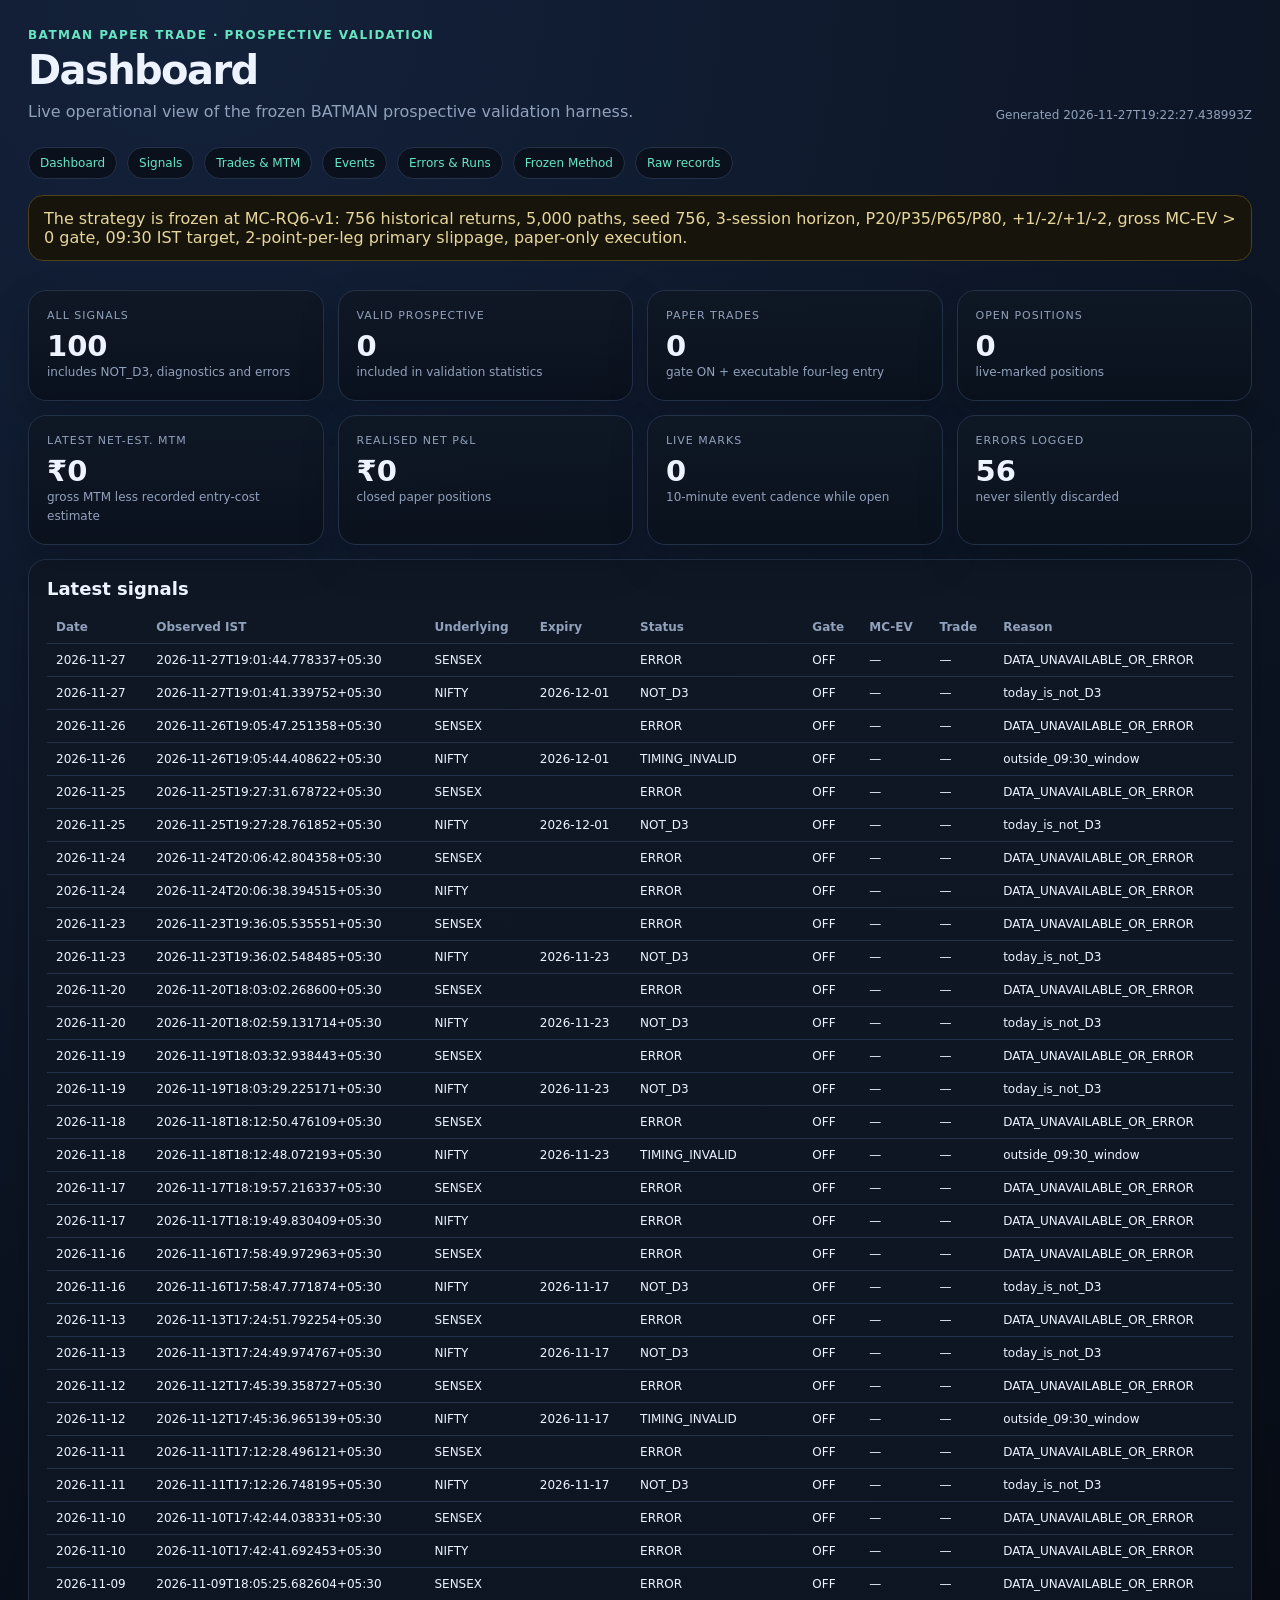
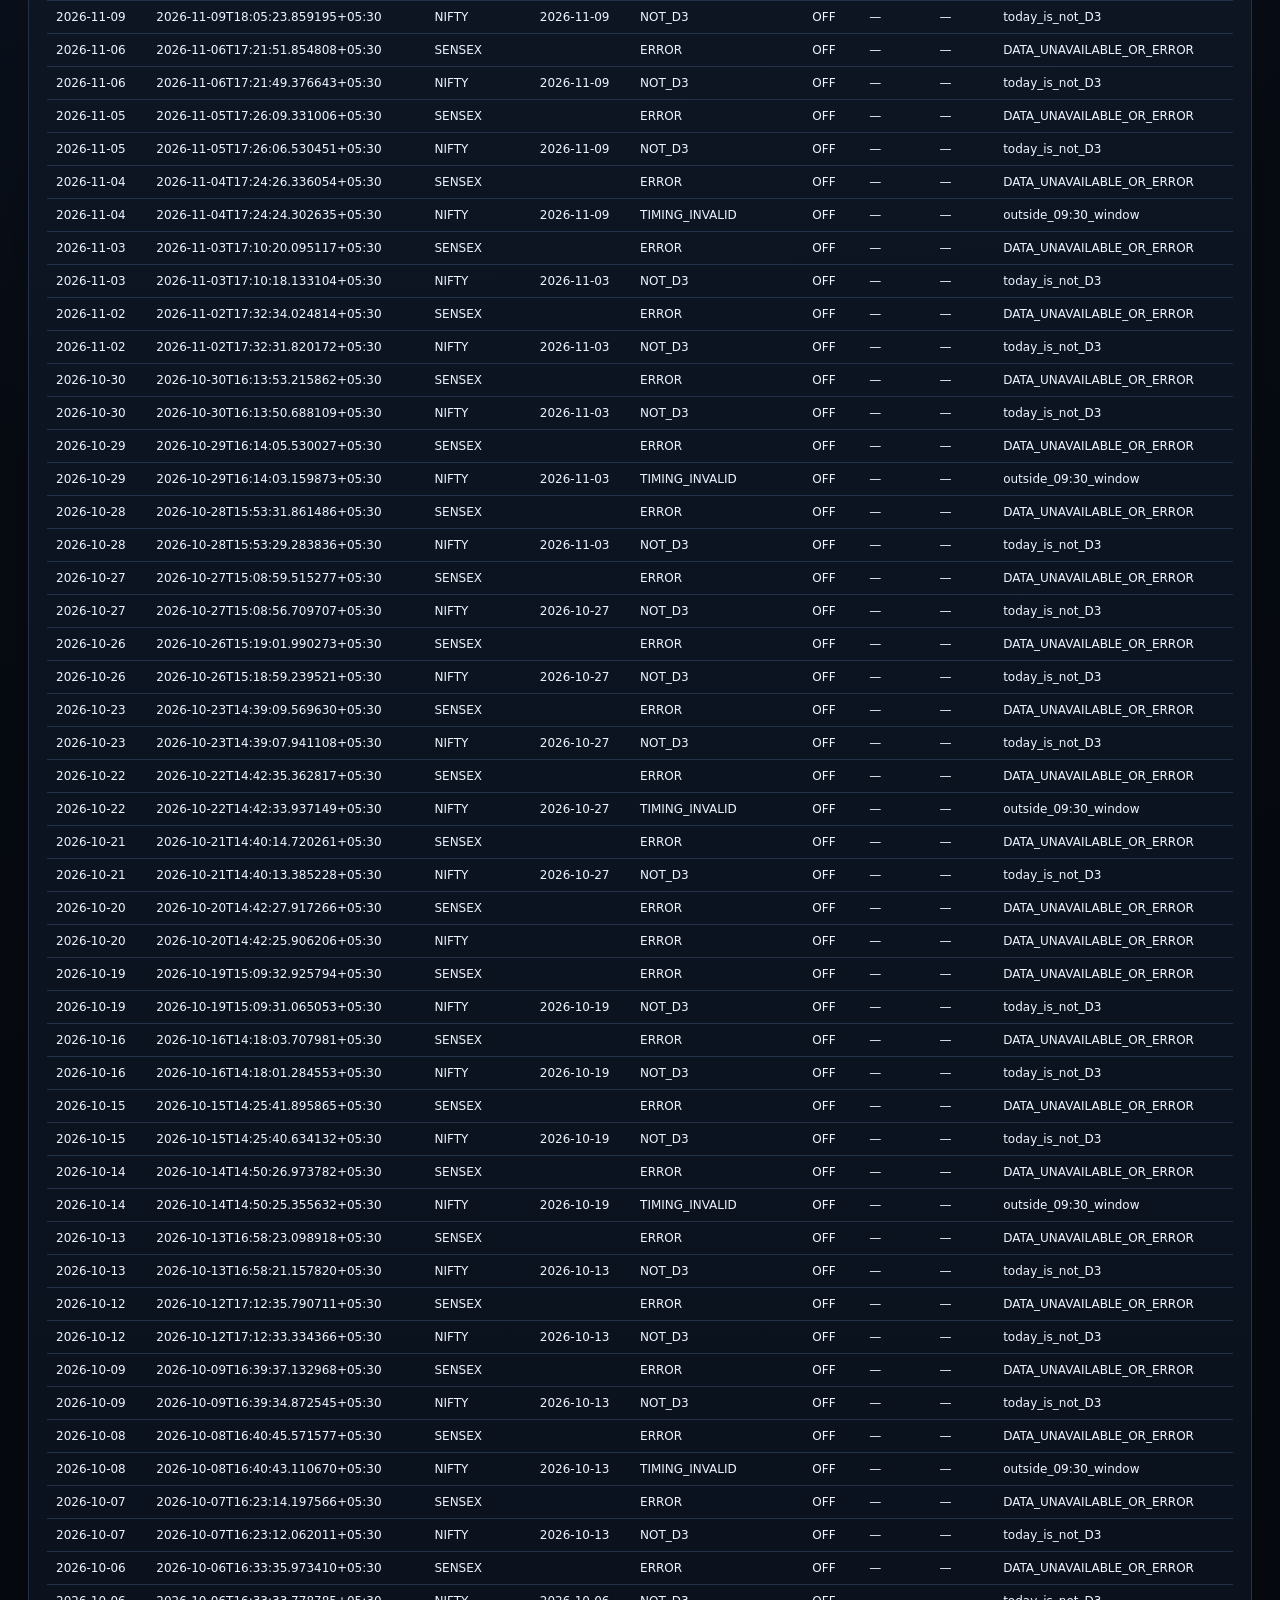
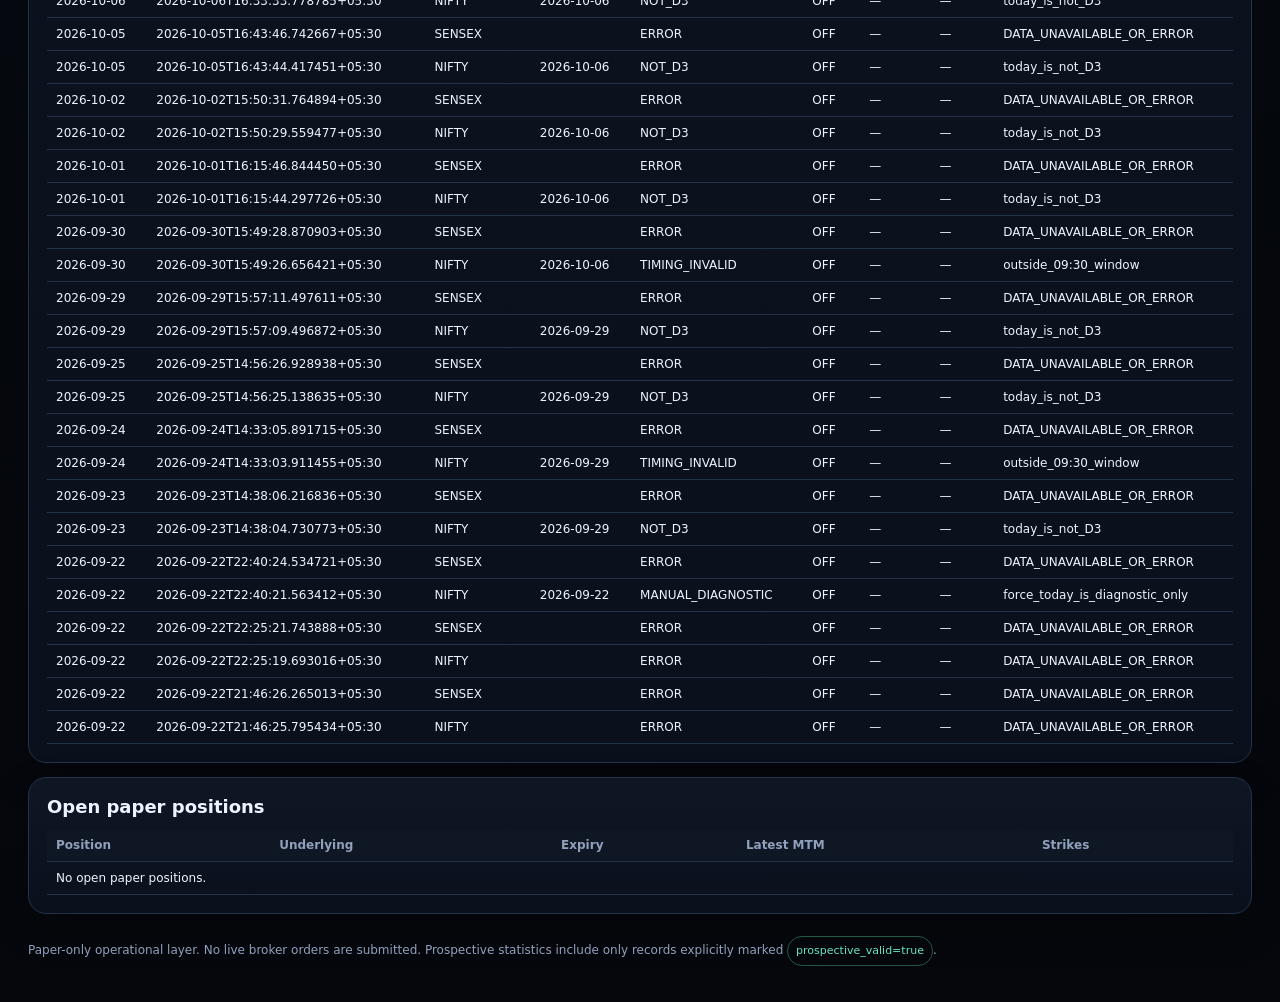
==== commit cd3d379a: "Prospective BATMAN: update live marks" ====
--- a/site/index.html
+++ b/site/index.html
@@ -15,7 +15,7 @@
 .footer{margin:22px 0 8px;color:var(--muted);font-size:12px;line-height:1.6}.hero-banner{border:1px solid #4f4118;background:#17150b;color:#e7d69b;border-radius:15px;padding:13px 15px;margin:15px 0}
 @media(max-width:980px){.grid{grid-template-columns:repeat(2,1fr)}.top{flex-direction:column;align-items:flex-start}}@media(max-width:560px){.grid{grid-template-columns:1fr}.wrap{padding:16px}h1{font-size:31px}}
 </style></head><body><div class="wrap">
-<div class="top"><div><div class="brand">BATMAN PAPER TRADE · PROSPECTIVE VALIDATION</div><h1>Dashboard</h1><div class="sub">Live operational view of the frozen BATMAN prospective validation harness.</div></div><div class="small">Generated 2026-11-27T13:31:48.625009Z</div></div>
+<div class="top"><div><div class="brand">BATMAN PAPER TRADE · PROSPECTIVE VALIDATION</div><h1>Dashboard</h1><div class="sub">Live operational view of the frozen BATMAN prospective validation harness.</div></div><div class="small">Generated 2026-11-27T19:22:27.438993Z</div></div>
 
 <div class="nav">
 <a href="index.html">Dashboard</a>
